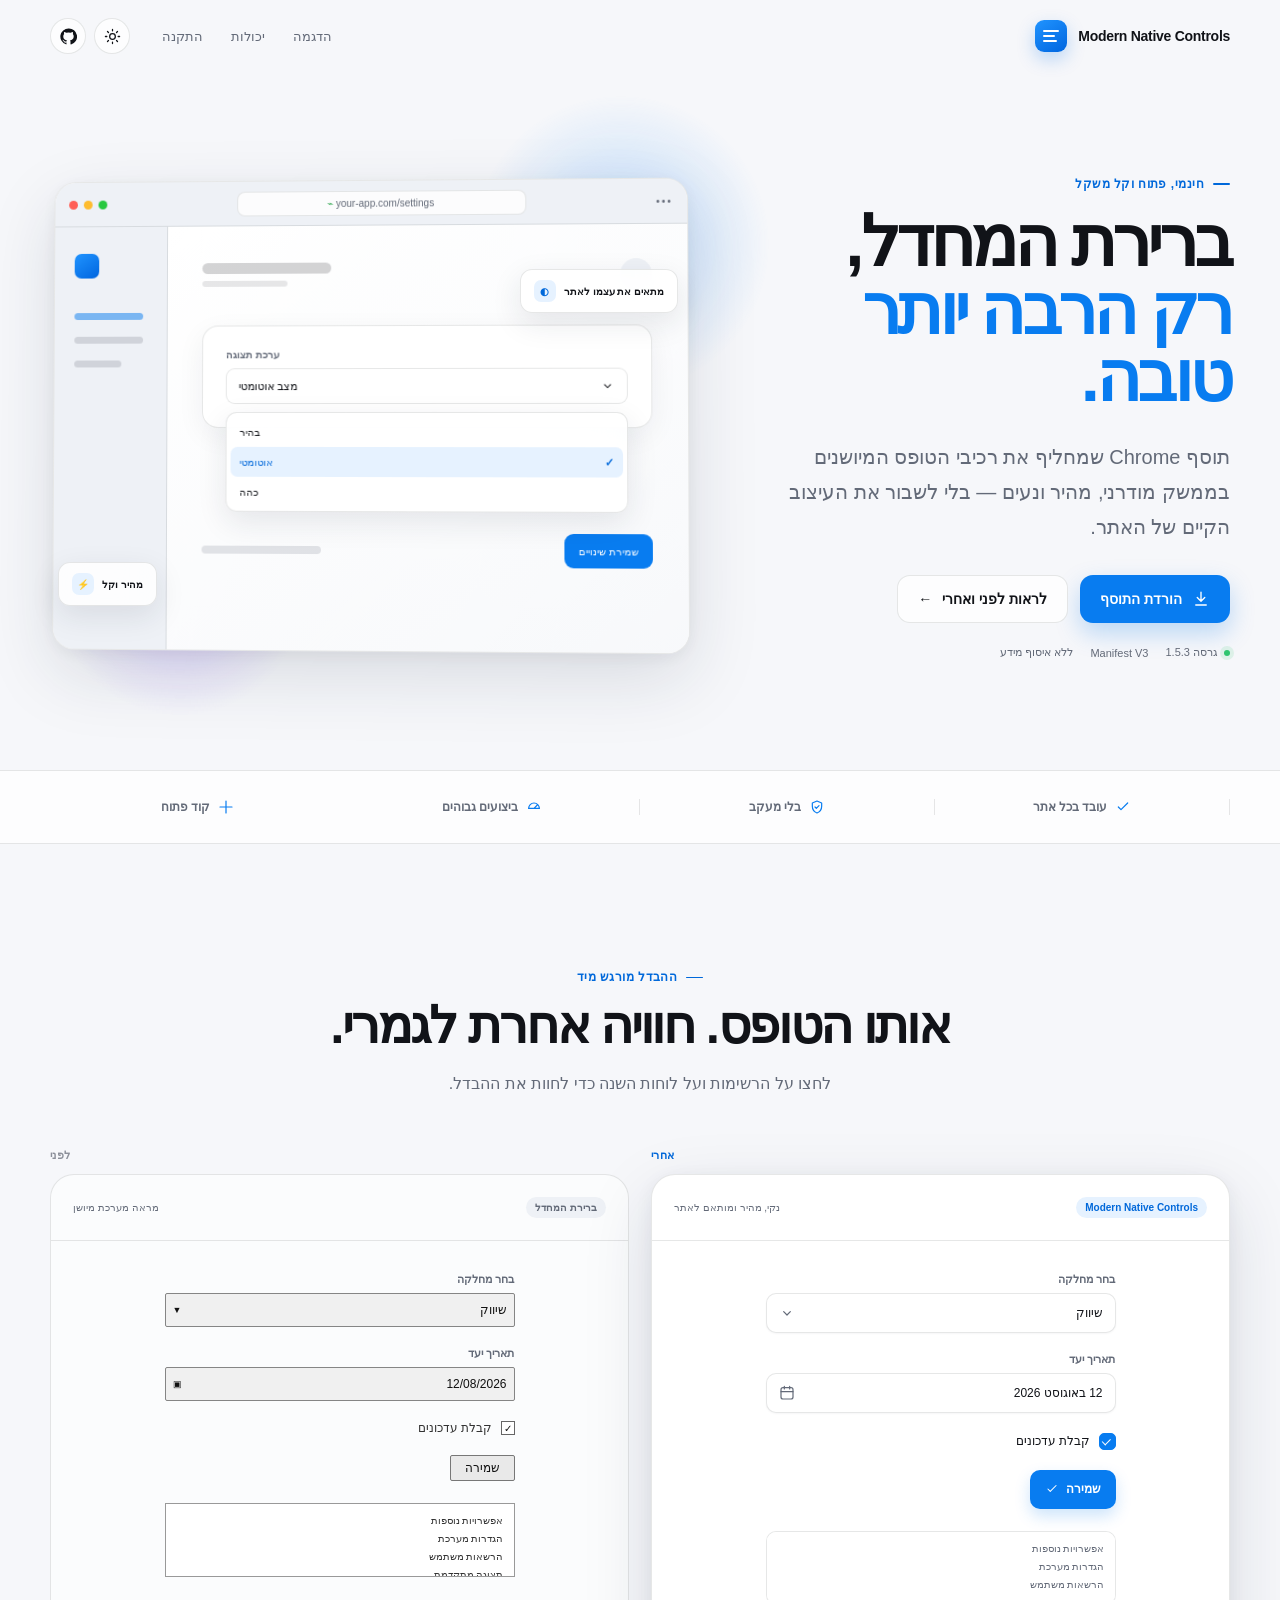
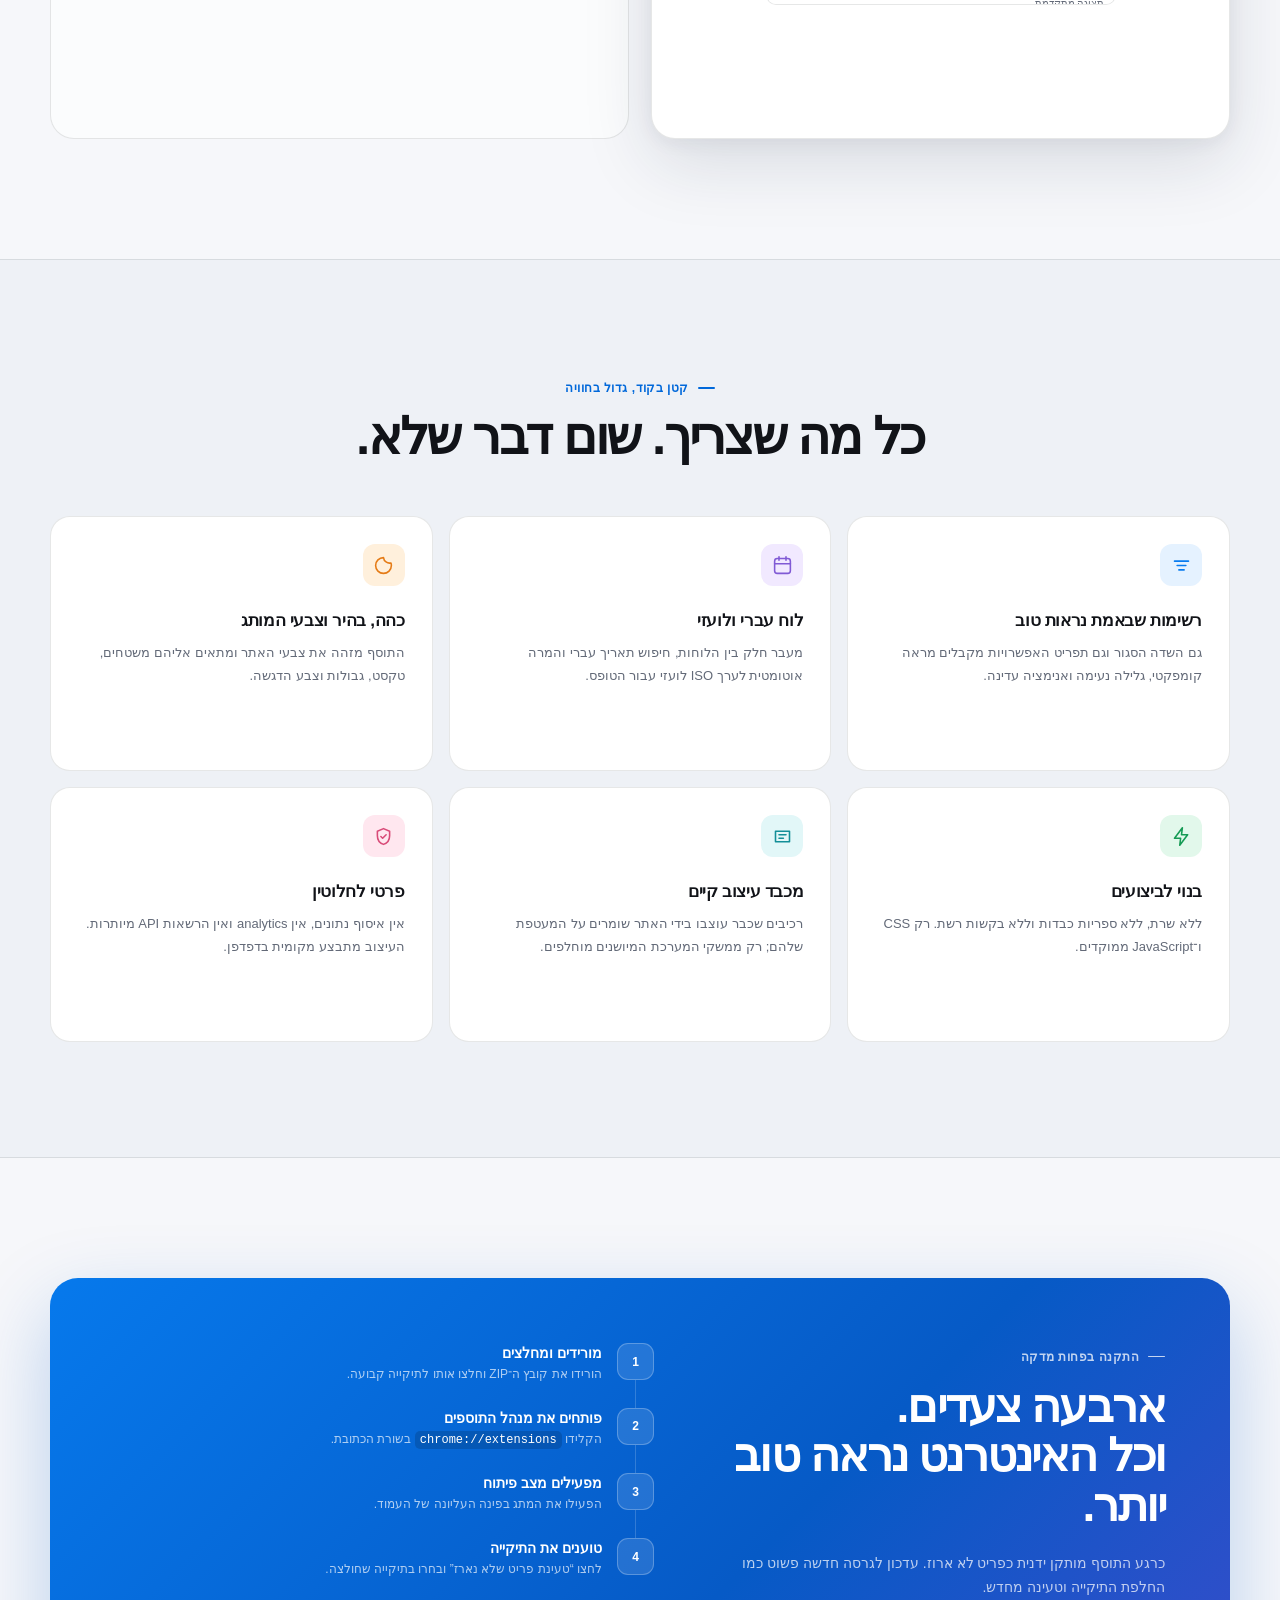
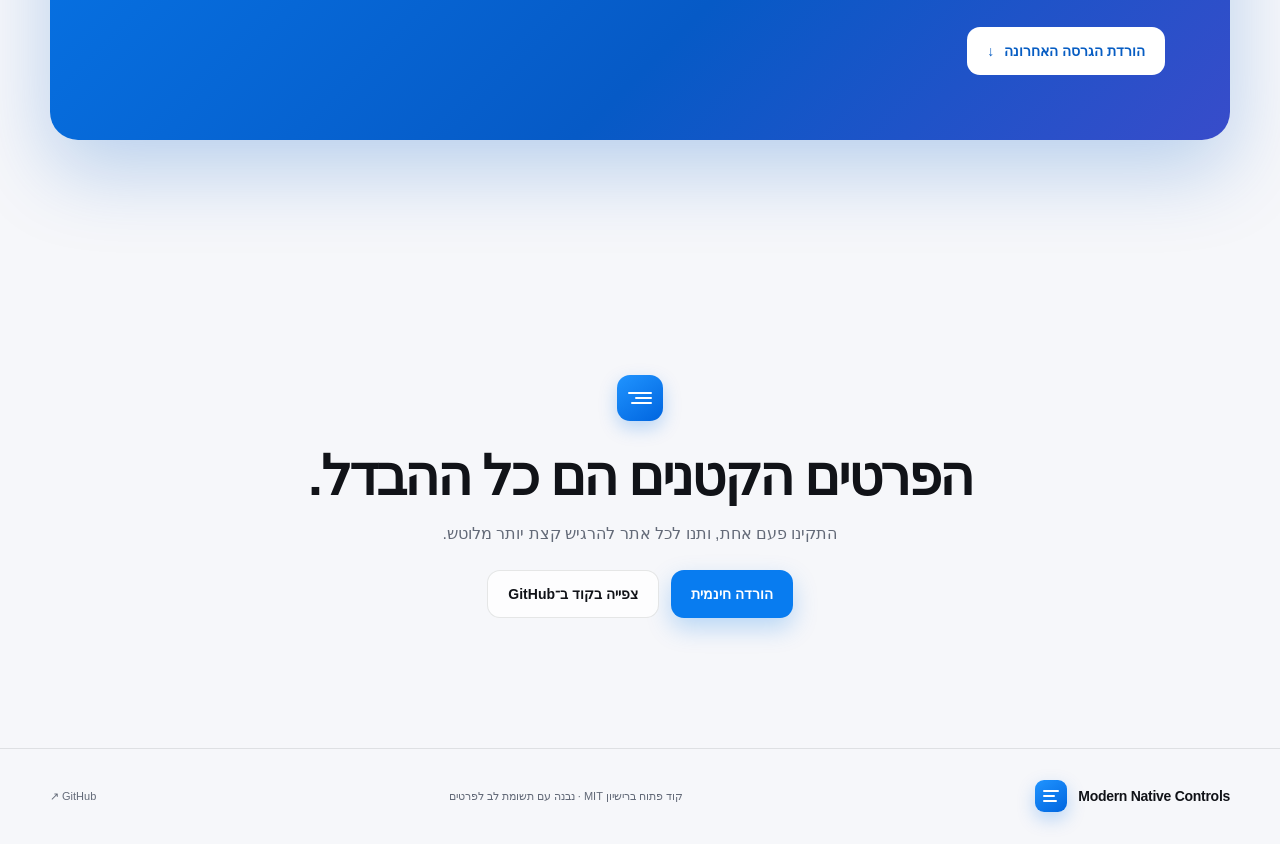
==== docs/index.html @ d8959baf "Add interactive GitHub Pages marketing site" ====
<!doctype html>
<html lang="he" dir="rtl">
<head>
  <meta charset="utf-8">
  <meta name="viewport" content="width=device-width, initial-scale=1">
  <meta name="theme-color" content="#f5f7fb">
  <meta name="description" content="Modern Native Controls — תוסף Chrome קל ומהיר שהופך רכיבי טפסים מיושנים למודרניים, נגישים ונעימים.">
  <meta property="og:title" content="Modern Native Controls">
  <meta property="og:description" content="רכיבי הטופס של הדפדפן, בעיצוב שהיה צריך להיות להם מלכתחילה.">
  <meta property="og:type" content="website">
  <meta property="og:url" content="https://arieldaniely.github.io/modern-native-controls/">
  <title>Modern Native Controls — ממשק מודרני לכל אתר</title>
  <link rel="icon" href="data:image/svg+xml,%3Csvg xmlns='http://www.w3.org/2000/svg' viewBox='0 0 64 64'%3E%3Crect width='64' height='64' rx='16' fill='%230077ed'/%3E%3Cpath d='M18 22h28M18 32h18M18 42h23' stroke='white' stroke-width='5' stroke-linecap='round'/%3E%3C/svg%3E">
  <link rel="stylesheet" href="styles.css">
</head>
<body>
  <a class="skip-link" href="#main">דלג לתוכן</a>

  <header class="site-header">
    <div class="nav shell">
      <a class="brand" href="#top" aria-label="Modern Native Controls — דף הבית">
        <span class="brand-mark" aria-hidden="true"><i></i><i></i><i></i></span>
        <span>Modern Native Controls</span>
      </a>
      <nav aria-label="ניווט ראשי">
        <a href="#demo">הדגמה</a>
        <a href="#features">יכולות</a>
        <a href="#install">התקנה</a>
      </nav>
      <div class="nav-actions">
        <button class="theme-toggle" type="button" aria-label="החלף מצב צבע" title="מצב כהה / בהיר">
          <svg class="sun" viewBox="0 0 24 24" aria-hidden="true"><circle cx="12" cy="12" r="4"/><path d="M12 2v2M12 20v2M4.93 4.93l1.42 1.42M17.66 17.66l1.41 1.41M2 12h2M20 12h2M4.93 19.07l1.42-1.42M17.66 6.34l1.41-1.41"/></svg>
          <svg class="moon" viewBox="0 0 24 24" aria-hidden="true"><path d="M21 12.8A9 9 0 1 1 11.2 3 7 7 0 0 0 21 12.8Z"/></svg>
        </button>
        <a class="github-link" href="https://github.com/arieldaniely/modern-native-controls" target="_blank" rel="noreferrer" aria-label="פתח את המאגר ב-GitHub">
          <svg viewBox="0 0 24 24" aria-hidden="true"><path d="M12 .7a11.5 11.5 0 0 0-3.64 22.41c.58.1.79-.25.79-.56v-2.02c-3.23.7-3.91-1.37-3.91-1.37-.53-1.34-1.29-1.7-1.29-1.7-1.05-.72.08-.71.08-.71 1.17.08 1.78 1.2 1.78 1.2 1.04 1.78 2.72 1.27 3.38.97.1-.75.4-1.27.74-1.56-2.58-.29-5.29-1.29-5.29-5.69 0-1.26.45-2.29 1.2-3.1-.12-.3-.52-1.47.11-3.06 0 0 .98-.31 3.16 1.18a10.96 10.96 0 0 1 5.75 0c2.19-1.49 3.16-1.18 3.16-1.18.63 1.59.23 2.76.11 3.06.75.81 1.2 1.84 1.2 3.1 0 4.42-2.72 5.4-5.31 5.69.42.36.79 1.07.79 2.16v3.2c0 .31.21.67.8.56A11.5 11.5 0 0 0 12 .7Z"/></svg>
        </a>
      </div>
    </div>
  </header>

  <main id="main">
    <section class="hero shell" id="top">
      <div class="hero-copy reveal">
        <div class="eyebrow"><span></span> חינמי, פתוח וקל משקל</div>
        <h1>ברירת המחדל,<br><em>רק הרבה יותר טובה.</em></h1>
        <p>תוסף Chrome שמחליף את רכיבי הטופס המיושנים בממשק מודרני, מהיר ונעים — בלי לשבור את העיצוב הקיים של האתר.</p>
        <div class="hero-actions">
          <a class="primary-cta" href="https://github.com/arieldaniely/modern-native-controls/releases/latest/download/modern-native-controls.zip">
            <svg viewBox="0 0 24 24" aria-hidden="true"><path d="M12 3v12m0 0 5-5m-5 5-5-5M5 20h14"/></svg>
            הורדת התוסף
          </a>
          <a class="secondary-cta" href="#demo">לראות לפני ואחרי <span aria-hidden="true">←</span></a>
        </div>
        <div class="hero-meta">
          <span><i class="status-dot"></i> גרסה 1.5.3</span>
          <span>Manifest V3</span>
          <span>ללא איסוף מידע</span>
        </div>
      </div>

      <div class="hero-visual reveal" aria-label="תצוגה מקדימה של התוסף">
        <div class="glow glow-one"></div>
        <div class="glow glow-two"></div>
        <div class="browser-window">
          <div class="browser-bar">
            <div class="traffic" aria-hidden="true"><i></i><i></i><i></i></div>
            <div class="address"><span class="lock">⌁</span> your-app.com/settings</div>
            <div class="browser-more">•••</div>
          </div>
          <div class="app-preview">
            <div class="preview-sidebar">
              <div class="mini-logo"></div>
              <span class="line active"></span><span class="line"></span><span class="line short"></span>
            </div>
            <div class="preview-content">
              <div class="preview-head"><div><span></span><span></span></div><i></i></div>
              <div class="preview-card">
                <label>ערכת תצוגה</label>
                <button class="showcase-select" type="button" aria-expanded="true">מצב אוטומטי <svg viewBox="0 0 24 24"><path d="m7 10 5 5 5-5"/></svg></button>
                <div class="showcase-menu">
                  <button type="button"><span>בהיר</span></button>
                  <button type="button" class="selected"><span>אוטומטי</span><b>✓</b></button>
                  <button type="button"><span>כהה</span></button>
                </div>
              </div>
              <div class="preview-row"><span></span><button type="button">שמירת שינויים</button></div>
            </div>
          </div>
        </div>
        <div class="floating-chip chip-theme"><span>◐</span> מתאים את עצמו לאתר</div>
        <div class="floating-chip chip-fast"><span>⚡</span> מהיר וקל</div>
      </div>
    </section>

    <section class="trust-strip" aria-label="יתרונות מרכזיים">
      <div class="shell trust-inner">
        <span><svg viewBox="0 0 24 24"><path d="m5 12 4 4L19 6"/></svg> עובד בכל אתר</span>
        <span><svg viewBox="0 0 24 24"><path d="M12 3 5 6v5c0 4.6 2.9 8.5 7 10 4.1-1.5 7-5.4 7-10V6l-7-3Z"/><path d="m9 12 2 2 4-4"/></svg> בלי מעקב</span>
        <span><svg viewBox="0 0 24 24"><path d="M4 14a8 8 0 1 1 16 0"/><path d="M12 14 17 9M4 14h16"/></svg> ביצועים גבוהים</span>
        <span><svg viewBox="0 0 24 24"><path d="M12 3v18M3 12h18"/></svg> קוד פתוח</span>
      </div>
    </section>

    <section class="demo-section shell" id="demo">
      <div class="section-heading reveal">
        <div class="eyebrow"><span></span> ההבדל מורגש מיד</div>
        <h2>אותו הטופס. חוויה אחרת לגמרי.</h2>
        <p>לחצו על הרשימות ועל לוחות השנה כדי לחוות את ההבדל.</p>
      </div>

      <div class="compare-wrap reveal">
        <div class="compare-labels" aria-hidden="true">
          <span class="before-label">לפני</span>
          <span class="after-label">אחרי</span>
        </div>
        <div class="compare-grid">
          <article class="demo-panel legacy-panel">
            <header><span class="panel-badge">ברירת המחדל</span><small>מראה מערכת מיושן</small></header>
            <div class="demo-form legacy-form">
              <div class="field-group">
                <label>בחר מחלקה</label>
                <button class="legacy-field legacy-select-trigger" type="button" aria-expanded="false">שיווק <span>▼</span></button>
                <div class="legacy-menu" hidden>
                  <button type="button">שיווק</button><button type="button">פיתוח</button><button type="button">תפעול</button>
                </div>
              </div>
              <div class="field-group">
                <label>תאריך יעד</label>
                <button class="legacy-field legacy-date-trigger" type="button" aria-expanded="false">12/08/2026 <span>▣</span></button>
                <div class="legacy-calendar" hidden>
                  <div><button type="button">&lt;</button><b>August 2026</b><button type="button">&gt;</button></div>
                  <p>Su Mo Tu We Th Fr Sa</p>
                  <div class="legacy-days">1 2 3 4 5 6 7 8 9 10 11 <b>12</b> 13 14 15 16 17 18 19 20 21</div>
                </div>
              </div>
              <div class="check-line"><span class="legacy-check">✓</span> קבלת עדכונים</div>
              <button class="legacy-submit" type="button">שמירה</button>
              <div class="legacy-scroll"><p>אפשרויות נוספות</p><p>הגדרות מערכת</p><p>הרשאות משתמש</p><p>תצוגה מתקדמת</p></div>
            </div>
          </article>

          <article class="demo-panel modern-panel">
            <header><span class="panel-badge">Modern Native Controls</span><small>נקי, מהיר ומותאם לאתר</small></header>
            <div class="demo-form modern-form">
              <div class="field-group modern-select-wrap">
                <label>בחר מחלקה</label>
                <button class="modern-field modern-select-trigger" type="button" aria-expanded="false"><span>שיווק</span><svg viewBox="0 0 24 24"><path d="m7 10 5 5 5-5"/></svg></button>
                <div class="modern-menu" hidden role="listbox">
                  <button type="button" class="selected" role="option" aria-selected="true"><span>שיווק</span><b>✓</b></button>
                  <button type="button" role="option"><span>פיתוח</span><b>✓</b></button>
                  <button type="button" role="option"><span>תפעול</span><b>✓</b></button>
                </div>
              </div>
              <div class="field-group modern-date-wrap">
                <label>תאריך יעד</label>
                <button class="modern-field modern-date-trigger" type="button" aria-expanded="false"><span>12 באוגוסט 2026</span><svg viewBox="0 0 24 24"><path d="M8 2v4M16 2v4M3 10h18"/><rect x="3" y="4" width="18" height="17" rx="3"/></svg></button>
                <div class="modern-calendar" hidden>
                  <div class="calendar-mode" role="group" aria-label="סוג לוח שנה"><button type="button" class="active" data-mode="gregorian">לועזי</button><button type="button" data-mode="hebrew">עברי</button></div>
                  <div class="calendar-head"><button type="button" aria-label="החודש הקודם">›</button><strong class="calendar-title">אוגוסט 2026</strong><button type="button" aria-label="החודש הבא">‹</button></div>
                  <div class="weekdays"><span>א</span><span>ב</span><span>ג</span><span>ד</span><span>ה</span><span>ו</span><span>ש</span></div>
                  <div class="calendar-days" aria-label="ימי החודש"></div>
                  <div class="calendar-footer"><button type="button" class="today-action">היום</button><button type="button" class="clear-action">ניקוי</button></div>
                </div>
              </div>
              <label class="modern-check"><input type="checkbox" checked><span></span> קבלת עדכונים</label>
              <button class="modern-submit" type="button"><span>שמירה</span><svg viewBox="0 0 24 24"><path d="m5 12 4 4L19 6"/></svg></button>
              <div class="modern-scroll"><p>אפשרויות נוספות</p><p>הגדרות מערכת</p><p>הרשאות משתמש</p><p>תצוגה מתקדמת</p></div>
            </div>
          </article>
        </div>
      </div>
    </section>

    <section class="features-section" id="features">
      <div class="shell">
        <div class="section-heading reveal">
          <div class="eyebrow"><span></span> קטן בקוד, גדול בחוויה</div>
          <h2>כל מה שצריך. שום דבר שלא.</h2>
        </div>
        <div class="feature-grid">
          <article class="feature-card reveal"><div class="feature-icon blue"><svg viewBox="0 0 24 24"><path d="M4 7h16M7 12h10M9 17h6"/></svg></div><h3>רשימות שבאמת נראות טוב</h3><p>גם השדה הסגור וגם תפריט האפשרויות מקבלים מראה קומפקטי, גלילה נעימה ואנימציה עדינה.</p></article>
          <article class="feature-card reveal"><div class="feature-icon purple"><svg viewBox="0 0 24 24"><path d="M8 2v4M16 2v4M3 10h18"/><rect x="3" y="4" width="18" height="17" rx="3"/></svg></div><h3>לוח עברי ולועזי</h3><p>מעבר חלק בין הלוחות, חיפוש תאריך עברי והמרה אוטומטית לערך ISO לועזי עבור הטופס.</p></article>
          <article class="feature-card reveal"><div class="feature-icon orange"><svg viewBox="0 0 24 24"><path d="M12 3a9 9 0 1 0 9 9c0-1-.16-2-.47-2.9A7 7 0 0 1 12 3Z"/></svg></div><h3>כהה, בהיר וצבעי המותג</h3><p>התוסף מזהה את צבעי האתר ומתאים אליהם משטחים, טקסט, גבולות וצבע הדגשה.</p></article>
          <article class="feature-card reveal"><div class="feature-icon green"><svg viewBox="0 0 24 24"><path d="M13 2 4 14h7l-1 8 9-12h-7l1-8Z"/></svg></div><h3>בנוי לביצועים</h3><p>ללא שרת, ללא ספריות כבדות וללא בקשות רשת. רק CSS ו־JavaScript ממוקדים.</p></article>
          <article class="feature-card reveal"><div class="feature-icon cyan"><svg viewBox="0 0 24 24"><path d="M4 6h16v12H4z"/><path d="M8 10h8M8 14h5"/></svg></div><h3>מכבד עיצוב קיים</h3><p>רכיבים שכבר עוצבו בידי האתר שומרים על המעטפת שלהם; רק ממשקי המערכת המיושנים מוחלפים.</p></article>
          <article class="feature-card reveal"><div class="feature-icon pink"><svg viewBox="0 0 24 24"><path d="M12 3 5 6v5c0 4.6 2.9 8.5 7 10 4.1-1.5 7-5.4 7-10V6l-7-3Z"/><path d="m9 12 2 2 4-4"/></svg></div><h3>פרטי לחלוטין</h3><p>אין איסוף נתונים, אין analytics ואין הרשאות API מיותרות. העיצוב מתבצע מקומית בדפדפן.</p></article>
        </div>
      </div>
    </section>

    <section class="install-section shell" id="install">
      <div class="install-card reveal">
        <div class="install-copy">
          <div class="eyebrow light"><span></span> התקנה בפחות מדקה</div>
          <h2>ארבעה צעדים.<br>וכל האינטרנט נראה טוב יותר.</h2>
          <p>כרגע התוסף מותקן ידנית כפריט לא ארוז. עדכון לגרסה חדשה פשוט כמו החלפת התיקייה וטעינה מחדש.</p>
          <a class="light-cta" href="https://github.com/arieldaniely/modern-native-controls/releases/latest/download/modern-native-controls.zip">הורדת הגרסה האחרונה <span>↓</span></a>
        </div>
        <ol class="install-steps">
          <li><span>1</span><div><strong>מורידים ומחלצים</strong><p>הורידו את קובץ ה־ZIP וחלצו אותו לתיקייה קבועה.</p></div></li>
          <li><span>2</span><div><strong>פותחים את מנהל התוספים</strong><p>הקלידו <code>chrome://extensions</code> בשורת הכתובת.</p></div></li>
          <li><span>3</span><div><strong>מפעילים מצב פיתוח</strong><p>הפעילו את המתג בפינה העליונה של העמוד.</p></div></li>
          <li><span>4</span><div><strong>טוענים את התיקייה</strong><p>לחצו “טעינת פריט שלא נארז” ובחרו בתיקייה שחולצה.</p></div></li>
        </ol>
      </div>
    </section>

    <section class="closing-section shell reveal">
      <div class="closing-mark" aria-hidden="true"><i></i><i></i><i></i></div>
      <h2>הפרטים הקטנים הם כל ההבדל.</h2>
      <p>התקינו פעם אחת, ותנו לכל אתר להרגיש קצת יותר מלוטש.</p>
      <div class="closing-actions">
        <a class="primary-cta" href="https://github.com/arieldaniely/modern-native-controls/releases/latest/download/modern-native-controls.zip">הורדה חינמית</a>
        <a class="secondary-cta" href="https://github.com/arieldaniely/modern-native-controls" target="_blank" rel="noreferrer">צפייה בקוד ב־GitHub</a>
      </div>
    </section>
  </main>

  <footer>
    <div class="shell footer-inner">
      <div class="brand"><span class="brand-mark" aria-hidden="true"><i></i><i></i><i></i></span><span>Modern Native Controls</span></div>
      <p>קוד פתוח ברישיון MIT · נבנה עם תשומת לב לפרטים</p>
      <a href="https://github.com/arieldaniely/modern-native-controls" target="_blank" rel="noreferrer">GitHub ↗</a>
    </div>
  </footer>

  <script src="app.js"></script>
</body>
</html>
---- docs/styles.css ----
:root {
  color-scheme: light;
  --bg: #f6f7fa;
  --surface: rgba(255, 255, 255, .78);
  --surface-solid: #fff;
  --surface-2: #eef1f6;
  --text: #111318;
  --muted: #636a78;
  --line: rgba(17, 19, 24, .1);
  --blue: #087cf0;
  --blue-strong: #0068da;
  --blue-soft: #e6f2ff;
  --shadow: 0 24px 70px rgba(27, 38, 61, .13), 0 4px 18px rgba(27, 38, 61, .06);
  --small-shadow: 0 10px 30px rgba(27, 38, 61, .1);
  --radius: 24px;
}

[data-theme="dark"] {
  color-scheme: dark;
  --bg: #0c0e13;
  --surface: rgba(24, 27, 35, .78);
  --surface-solid: #171a22;
  --surface-2: #20242e;
  --text: #f5f7fb;
  --muted: #9da5b5;
  --line: rgba(255, 255, 255, .1);
  --blue: #3697ff;
  --blue-strong: #61adff;
  --blue-soft: #122d4b;
  --shadow: 0 28px 80px rgba(0, 0, 0, .38), 0 4px 18px rgba(0, 0, 0, .22);
  --small-shadow: 0 12px 32px rgba(0, 0, 0, .3);
}

* { box-sizing: border-box; }
html { scroll-behavior: smooth; scroll-padding-top: 90px; }
body { margin: 0; background: var(--bg); color: var(--text); font-family: -apple-system, BlinkMacSystemFont, "Segoe UI", Arial, sans-serif; -webkit-font-smoothing: antialiased; overflow-x: hidden; }
button, a { -webkit-tap-highlight-color: transparent; }
button { font: inherit; }
a { color: inherit; text-decoration: none; }
svg { display: block; fill: none; stroke: currentColor; stroke-width: 1.8; stroke-linecap: round; stroke-linejoin: round; }
.shell { width: min(1180px, calc(100% - 40px)); margin-inline: auto; }
.skip-link { position: fixed; z-index: 1000; inset-block-start: 8px; inset-inline-start: 8px; padding: 10px 14px; border-radius: 10px; background: var(--text); color: var(--bg); translate: 0 -150%; transition: translate .2s; }
.skip-link:focus { translate: 0; }

.site-header { position: fixed; z-index: 100; inset: 0 0 auto; border-bottom: 1px solid transparent; transition: background .2s, border-color .2s, backdrop-filter .2s; }
.site-header.scrolled { background: color-mix(in srgb, var(--bg) 76%, transparent); border-color: var(--line); backdrop-filter: blur(20px) saturate(1.25); }
.nav { min-height: 72px; display: flex; align-items: center; gap: 32px; }
.brand { display: inline-flex; align-items: center; gap: 11px; font-size: 14px; font-weight: 720; letter-spacing: -.02em; direction: ltr; }
.brand-mark, .closing-mark { display: grid; align-content: center; gap: 3px; width: 32px; height: 32px; padding: 8px; border-radius: 9px; background: linear-gradient(145deg, #2094ff, #0065df); box-shadow: 0 7px 18px rgba(0, 112, 237, .25); }
.brand-mark i, .closing-mark i { display: block; height: 2px; border-radius: 4px; background: white; }
.brand-mark i:nth-child(2), .closing-mark i:nth-child(2) { width: 72%; }
.brand-mark i:nth-child(3), .closing-mark i:nth-child(3) { width: 86%; }
.nav nav { display: flex; align-items: center; gap: 28px; margin-inline-start: auto; color: var(--muted); font-size: 13px; font-weight: 550; }
.nav nav a { transition: color .16s; }
.nav nav a:hover { color: var(--text); }
.nav-actions { display: flex; align-items: center; gap: 8px; }
.theme-toggle, .github-link { display: grid; place-items: center; width: 36px; height: 36px; border: 1px solid var(--line); border-radius: 50%; background: var(--surface); color: var(--text); cursor: pointer; transition: transform .16s, background .16s; }
.theme-toggle:hover, .github-link:hover { transform: translateY(-1px); background: var(--surface-solid); }
.theme-toggle svg, .github-link svg { width: 17px; height: 17px; }
.github-link svg { fill: currentColor; stroke: none; }
.theme-toggle .moon { display: none; }
[data-theme="dark"] .theme-toggle .sun { display: none; }
[data-theme="dark"] .theme-toggle .moon { display: block; fill: none; }

.hero { min-height: 770px; padding-block: 150px 90px; display: grid; grid-template-columns: .86fr 1.14fr; align-items: center; gap: 64px; }
.hero-copy { position: relative; z-index: 2; }
.eyebrow { display: inline-flex; align-items: center; gap: 9px; margin-bottom: 18px; color: var(--blue-strong); font-size: 12px; font-weight: 750; letter-spacing: .04em; }
.eyebrow span { width: 17px; height: 1.5px; border-radius: 4px; background: currentColor; }
.hero h1 { margin: 0; max-width: 600px; font-size: clamp(48px, 5.4vw, 78px); line-height: .98; letter-spacing: -.055em; font-weight: 770; }
.hero h1 em { color: var(--blue); font-style: normal; }
.hero-copy > p { max-width: 540px; margin: 28px 0 30px; color: var(--muted); font-size: clamp(17px, 1.6vw, 20px); line-height: 1.75; }
.hero-actions, .closing-actions { display: flex; align-items: center; flex-wrap: wrap; gap: 12px; }
.primary-cta, .secondary-cta, .light-cta { min-height: 48px; display: inline-flex; align-items: center; justify-content: center; gap: 10px; padding: 0 20px; border-radius: 13px; font-size: 14px; font-weight: 700; transition: transform .18s, box-shadow .18s, background .18s; }
.primary-cta { background: var(--blue); color: #fff; box-shadow: 0 10px 25px rgba(0, 119, 237, .25); }
.primary-cta svg { width: 18px; height: 18px; }
.primary-cta:hover { transform: translateY(-2px); background: var(--blue-strong); box-shadow: 0 14px 30px rgba(0, 119, 237, .32); }
.secondary-cta { color: var(--text); background: var(--surface); border: 1px solid var(--line); }
.secondary-cta:hover { transform: translateY(-2px); background: var(--surface-solid); }
.hero-meta { display: flex; flex-wrap: wrap; gap: 17px; margin-top: 23px; color: var(--muted); font-size: 11px; }
.hero-meta span { display: inline-flex; align-items: center; gap: 6px; }
.status-dot { width: 6px; height: 6px; border-radius: 50%; background: #2fc56f; box-shadow: 0 0 0 4px rgba(47, 197, 111, .12); }

.hero-visual { position: relative; direction: ltr; perspective: 1100px; }
.browser-window { position: relative; z-index: 2; overflow: hidden; min-height: 470px; border: 1px solid var(--line); border-radius: 22px; background: var(--surface-solid); box-shadow: var(--shadow); transform: rotateY(-2deg) rotateX(1deg); }
.browser-bar { height: 45px; display: grid; grid-template-columns: 75px 1fr 50px; align-items: center; gap: 12px; padding: 0 14px; border-bottom: 1px solid var(--line); background: var(--surface-2); }
.traffic { display: flex; gap: 6px; }
.traffic i { width: 9px; height: 9px; border-radius: 50%; background: #ff5f57; }
.traffic i:nth-child(2) { background: #febc2e; }.traffic i:nth-child(3) { background: #28c840; }
.address { justify-self: center; width: min(290px, 100%); padding: 6px 14px; border: 1px solid var(--line); border-radius: 8px; background: color-mix(in srgb, var(--surface-solid) 80%, transparent); color: var(--muted); text-align: center; font-size: 10px; }
.lock { color: #34a853; }.browser-more { color: var(--muted); font-size: 10px; letter-spacing: 2px; text-align: right; }
.app-preview { min-height: 425px; display: grid; grid-template-columns: 115px 1fr; }
.preview-sidebar { padding: 27px 20px; border-right: 1px solid var(--line); background: var(--surface-2); }
.mini-logo { width: 25px; height: 25px; margin-bottom: 35px; border-radius: 7px; background: linear-gradient(145deg, #2094ff, #0065df); }
.preview-sidebar .line { display: block; width: 70px; height: 7px; margin: 17px 0; border-radius: 8px; background: color-mix(in srgb, var(--muted) 22%, transparent); }
.preview-sidebar .line.active { background: color-mix(in srgb, var(--blue) 50%, transparent); }.preview-sidebar .line.short { width: 48px; }
.preview-content { padding: 30px 35px; background: linear-gradient(150deg, var(--surface-solid), color-mix(in srgb, var(--surface-2) 45%, var(--surface-solid))); }
.preview-head { display: flex; justify-content: space-between; align-items: center; margin-bottom: 32px; }
.preview-head div span { display: block; width: 130px; height: 11px; margin: 7px 0; border-radius: 8px; background: color-mix(in srgb, var(--text) 18%, transparent); }.preview-head div span:nth-child(2) { width: 86px; height: 6px; opacity: .55; }
.preview-head i { width: 31px; height: 31px; border-radius: 50%; background: var(--surface-2); }
.preview-card { position: relative; padding: 23px; border: 1px solid var(--line); border-radius: 16px; background: var(--surface-solid); box-shadow: 0 8px 28px rgba(25, 35, 55, .06); }
.preview-card label { display: block; margin-bottom: 8px; color: var(--muted); font-size: 10px; font-weight: 650; }
.showcase-select { width: 100%; height: 36px; display: flex; justify-content: space-between; align-items: center; padding: 0 12px; border: 1px solid var(--line); border-radius: 9px; background: var(--surface-solid); color: var(--text); font-size: 11px; text-align: left; }
.showcase-select svg { width: 14px; }.showcase-menu { position: absolute; z-index: 2; inset: 86px 23px auto; padding: 4px; border: 1px solid var(--line); border-radius: 11px; background: color-mix(in srgb, var(--surface-solid) 94%, transparent); box-shadow: var(--small-shadow); backdrop-filter: blur(20px); animation: menu-in 3.8s ease infinite; }
.showcase-menu button { width: 100%; height: 30px; display: flex; justify-content: space-between; align-items: center; padding: 0 9px; border: 0; border-radius: 7px; background: transparent; color: var(--text); font-size: 10px; }.showcase-menu button.selected { background: var(--blue-soft); color: var(--blue-strong); }.showcase-menu b { font-size: 11px; }
.preview-row { display: flex; justify-content: space-between; align-items: center; margin-top: 105px; }.preview-row span { width: 120px; height: 8px; border-radius: 8px; background: color-mix(in srgb, var(--muted) 18%, transparent); }.preview-row button { height: 34px; padding: 0 14px; border: 0; border-radius: 9px; background: var(--blue); color: #fff; font-size: 10px; }
.glow { position: absolute; border-radius: 50%; filter: blur(1px); opacity: .45; }.glow-one { width: 310px; height: 310px; right: -90px; top: -90px; background: radial-gradient(circle, #78baff, transparent 68%); }.glow-two { width: 260px; height: 260px; left: 0; bottom: -70px; background: radial-gradient(circle, #b297ff, transparent 68%); }
.floating-chip { position: absolute; z-index: 3; display: flex; align-items: center; gap: 8px; padding: 10px 13px; border: 1px solid var(--line); border-radius: 12px; background: color-mix(in srgb, var(--surface-solid) 84%, transparent); color: var(--text); box-shadow: var(--small-shadow); backdrop-filter: blur(18px); font-size: 10px; font-weight: 650; }.floating-chip span { display: grid; place-items: center; width: 22px; height: 22px; border-radius: 7px; background: var(--blue-soft); color: var(--blue-strong); }.chip-theme { right: 8px; top: 90px; animation: float 4s ease-in-out infinite; }.chip-fast { left: 8px; bottom: 45px; animation: float 4.5s ease-in-out -1.2s infinite; }
@keyframes float { 50% { transform: translateY(-7px); } }
@keyframes menu-in { 0%, 9% { opacity: 0; transform: translateY(-4px) scale(.98); } 15%, 86% { opacity: 1; transform: none; } 92%, 100% { opacity: 0; transform: translateY(-3px) scale(.99); } }

.trust-strip { border-block: 1px solid var(--line); background: var(--surface); }
.trust-inner { min-height: 72px; display: grid; grid-template-columns: repeat(4, 1fr); align-items: center; }
.trust-inner span { display: flex; align-items: center; justify-content: center; gap: 8px; color: var(--muted); font-size: 12px; font-weight: 600; border-inline-start: 1px solid var(--line); }.trust-inner span:last-child { border-inline-start: 0; }.trust-inner svg { width: 16px; height: 16px; color: var(--blue); }

.demo-section { padding-block: 120px; }
.section-heading { max-width: 680px; margin: 0 auto 52px; text-align: center; }.section-heading .eyebrow { margin-bottom: 14px; }.section-heading h2 { margin: 0; font-size: clamp(36px, 4vw, 54px); line-height: 1.08; letter-spacing: -.045em; }.section-heading > p { margin: 16px 0 0; color: var(--muted); font-size: 16px; line-height: 1.7; }
.compare-wrap { position: relative; }.compare-labels { display: grid; grid-template-columns: 1fr 1fr; gap: 22px; margin-bottom: 12px; direction: ltr; }.compare-labels span { font-size: 11px; font-weight: 750; letter-spacing: .04em; }.before-label { color: #8c909a; }.after-label { color: var(--blue-strong); }
.compare-grid { display: grid; grid-template-columns: 1fr 1fr; gap: 22px; direction: ltr; }
.demo-panel { position: relative; min-height: 565px; overflow: visible; border: 1px solid var(--line); border-radius: var(--radius); background: var(--surface-solid); direction: rtl; }
.demo-panel > header { min-height: 66px; display: flex; align-items: center; justify-content: space-between; padding: 0 22px; border-bottom: 1px solid var(--line); }.demo-panel header small { color: var(--muted); font-size: 10px; }.panel-badge { padding: 5px 9px; border-radius: 20px; background: var(--surface-2); color: var(--muted); font-size: 10px; font-weight: 700; }.modern-panel { box-shadow: var(--shadow); }.modern-panel .panel-badge { background: var(--blue-soft); color: var(--blue-strong); }
.demo-form { width: min(350px, calc(100% - 48px)); margin: 32px auto; }.field-group { position: relative; margin-bottom: 20px; }.field-group > label { display: block; margin-bottom: 7px; color: var(--muted); font-size: 11px; font-weight: 650; }
.legacy-panel { background: color-mix(in srgb, var(--surface-solid) 75%, var(--surface-2)); }.legacy-form { font-family: Arial, sans-serif; }.legacy-field { width: 100%; height: 34px; display: flex; align-items: center; justify-content: space-between; padding: 0 7px; border: 1px solid #858585; border-radius: 2px; background: #f0f0f0; color: #111; text-align: right; font-size: 12px; cursor: default; }.legacy-field span { font-size: 9px; }.legacy-menu, .legacy-calendar { position: absolute; z-index: 5; inset: 59px 0 auto; border: 1px solid #7d7d7d; background: white; box-shadow: 1px 2px 5px rgba(0,0,0,.25); color: #111; }.legacy-menu button { display: block; width: 100%; padding: 5px 7px; border: 0; background: white; color: #111; text-align: right; font: 12px Arial; }.legacy-menu button:hover { background: #0067c0; color: white; }.legacy-calendar { padding: 8px; font-size: 10px; }.legacy-calendar > div:first-child { display: flex; justify-content: space-between; align-items: center; }.legacy-calendar button { border: 1px solid #999; border-radius: 0; background: #eee; }.legacy-calendar p { word-spacing: 6px; color: #555; }.legacy-days { word-spacing: 7px; line-height: 2; }.legacy-days b { padding: 3px; background: #0067c0; color: white; }.legacy-check { display: inline-grid; place-items: center; width: 14px; height: 14px; margin-left: 5px; border: 1px solid #666; background: white; color: #111; font-size: 10px; }.check-line { color: #333; font-size: 12px; }.legacy-submit { margin-top: 20px; padding: 5px 14px; border: 1px solid #777; border-radius: 2px; background: #e9e9e9; color: #111; font: 12px Arial; }.legacy-scroll, .modern-scroll { height: 74px; overflow-y: scroll; margin-top: 22px; padding: 4px 10px; border: 1px solid #999; background: white; color: #333; font-size: 10px; }.legacy-scroll p, .modern-scroll p { margin: 7px 0; }.legacy-scroll::-webkit-scrollbar { width: 16px; }.legacy-scroll::-webkit-scrollbar-track { background: #efefef; }.legacy-scroll::-webkit-scrollbar-thumb { border: 3px solid #efefef; background: #aaa; }

.modern-field { width: 100%; min-height: 40px; display: flex; align-items: center; justify-content: space-between; padding: 0 12px; border: 1px solid var(--line); border-radius: 10px; background: var(--surface-solid); color: var(--text); box-shadow: 0 1px 2px rgba(20,30,50,.04); text-align: right; font-size: 12px; cursor: pointer; transition: border .15s, box-shadow .15s; }.modern-field:hover, .modern-field[aria-expanded="true"] { border-color: color-mix(in srgb, var(--blue) 65%, var(--line)); box-shadow: 0 0 0 3px color-mix(in srgb, var(--blue) 13%, transparent); }.modern-field svg { width: 16px; height: 16px; color: var(--muted); transition: transform .18s; }.modern-field[aria-expanded="true"] svg { transform: rotate(180deg); }
.modern-menu { position: absolute; z-index: 10; inset: 62px 0 auto; padding: 4px; border: 1px solid var(--line); border-radius: 12px; background: color-mix(in srgb, var(--surface-solid) 94%, transparent); box-shadow: var(--small-shadow); backdrop-filter: blur(18px); transform-origin: top center; }.modern-menu:not([hidden]) { animation: pop-in .18s cubic-bezier(.2,.8,.2,1); }.modern-menu.closing { animation: pop-out .14s ease forwards; }.modern-menu button { width: 100%; min-height: 34px; display: flex; justify-content: space-between; align-items: center; padding: 0 10px; border: 0; border-radius: 8px; background: transparent; color: var(--text); font-size: 12px; text-align: right; cursor: pointer; }.modern-menu button:hover { background: var(--surface-2); }.modern-menu button.selected { background: var(--blue-soft); color: var(--blue-strong); font-weight: 650; }.modern-menu button b { opacity: 0; }.modern-menu button.selected b { opacity: 1; }
.modern-date-trigger svg { transform: none !important; }.modern-calendar { position: absolute; z-index: 9; inset: 62px 0 auto; padding: 11px; border: 1px solid var(--line); border-radius: 15px; background: color-mix(in srgb, var(--surface-solid) 96%, transparent); box-shadow: var(--small-shadow); backdrop-filter: blur(20px); transform-origin: top center; }.modern-calendar:not([hidden]) { animation: pop-in .18s cubic-bezier(.2,.8,.2,1); }.calendar-mode { display: grid; grid-template-columns: 1fr 1fr; gap: 2px; padding: 3px; border-radius: 9px; background: var(--surface-2); }.calendar-mode button { min-height: 27px; border: 0; border-radius: 7px; background: transparent; color: var(--muted); font-size: 10px; cursor: pointer; transition: background .16s, color .16s, box-shadow .16s; }.calendar-mode button.active { background: var(--surface-solid); color: var(--text); box-shadow: 0 1px 4px rgba(0,0,0,.09); }.calendar-head { display: grid; grid-template-columns: 28px 1fr 28px; align-items: center; margin: 8px 0 5px; }.calendar-head strong { text-align: center; font-size: 11px; }.calendar-head button { width: 27px; height: 27px; border: 0; border-radius: 7px; background: transparent; color: var(--muted); cursor: pointer; }.calendar-head button:hover { background: var(--surface-2); color: var(--text); }.weekdays, .calendar-days { display: grid; grid-template-columns: repeat(7, 1fr); text-align: center; }.weekdays { color: var(--muted); font-size: 8px; }.weekdays span { padding: 5px 0; }.calendar-days { min-height: 142px; transition: opacity .14s, transform .14s; }.calendar-days.switching { opacity: 0; transform: translateX(5px); }.calendar-days button { aspect-ratio: 1; border: 0; border-radius: 8px; background: transparent; color: var(--text); font-size: 9px; cursor: pointer; }.calendar-days button:hover { background: var(--surface-2); }.calendar-days button.muted { color: var(--muted); opacity: .45; }.calendar-days button.today { box-shadow: inset 0 0 0 1px var(--blue); color: var(--blue-strong); }.calendar-days button.selected { background: var(--blue); color: white; box-shadow: 0 3px 8px rgba(0,119,237,.22); }.calendar-footer { display: flex; justify-content: space-between; margin-top: 5px; padding-top: 7px; border-top: 1px solid var(--line); }.calendar-footer button { border: 0; background: transparent; color: var(--blue-strong); font-size: 9px; cursor: pointer; }.calendar-footer .clear-action { color: var(--muted); }
.modern-check { display: flex; align-items: center; gap: 8px; color: var(--text); font-size: 12px; cursor: pointer; }.modern-check input { position: absolute; opacity: 0; pointer-events: none; }.modern-check span { width: 17px; height: 17px; display: grid; place-items: center; border: 1.5px solid var(--line); border-radius: 5px; background: var(--surface-solid); }.modern-check input:checked + span { border-color: var(--blue); background: var(--blue); }.modern-check input:checked + span::after { content: ""; width: 7px; height: 4px; border-left: 1.5px solid white; border-bottom: 1.5px solid white; transform: rotate(-45deg) translateY(-1px); }.modern-submit { min-height: 39px; display: inline-flex; align-items: center; gap: 7px; margin-top: 20px; padding: 0 15px; border: 0; border-radius: 10px; background: var(--blue); color: #fff; box-shadow: 0 7px 16px rgba(0,119,237,.2); font-size: 12px; font-weight: 650; cursor: pointer; transition: transform .12s; }.modern-submit:active { transform: scale(.97); }.modern-submit svg { width: 14px; height: 14px; }.modern-scroll { border-color: var(--line); border-radius: 10px; background: var(--surface-solid); color: var(--muted); scrollbar-width: thin; scrollbar-color: color-mix(in srgb, var(--muted) 45%, transparent) transparent; }.modern-scroll::-webkit-scrollbar { width: 7px; }.modern-scroll::-webkit-scrollbar-thumb { border: 2px solid transparent; border-radius: 20px; background: color-mix(in srgb, var(--muted) 45%, transparent); background-clip: padding-box; }
.modern-menu button, .calendar-mode button, .calendar-head button, .calendar-days button, .calendar-footer button { outline: 0; }
.modern-menu button:focus-visible, .calendar-mode button:focus-visible, .calendar-head button:focus-visible, .calendar-days button:focus-visible { box-shadow: inset 0 0 0 2px color-mix(in srgb, var(--blue) 55%, transparent); }
.calendar-footer button:focus-visible { text-decoration: underline; }
@keyframes pop-in { from { opacity: 0; transform: translateY(-5px) scale(.98); } }
@keyframes pop-out { to { opacity: 0; transform: translateY(-4px) scale(.985); } }

.features-section { padding-block: 115px; background: var(--surface-2); border-block: 1px solid var(--line); }.feature-grid { display: grid; grid-template-columns: repeat(3, 1fr); gap: 16px; }.feature-card { min-height: 255px; padding: 27px; border: 1px solid var(--line); border-radius: 20px; background: var(--surface-solid); transition: transform .2s, box-shadow .2s; }.feature-card:hover { transform: translateY(-4px); box-shadow: var(--small-shadow); }.feature-icon { width: 42px; height: 42px; display: grid; place-items: center; margin-bottom: 24px; border-radius: 12px; }.feature-icon svg { width: 21px; height: 21px; }.feature-icon.blue { background:#e5f2ff;color:#087cf0}.feature-icon.purple{background:#f1e9ff;color:#805ad5}.feature-icon.orange{background:#fff0dc;color:#e57b16}.feature-icon.green{background:#e2f8eb;color:#169b55}.feature-icon.cyan{background:#e2f7f8;color:#138f98}.feature-icon.pink{background:#ffe7ef;color:#d94b78}[data-theme="dark"] .feature-icon { background: color-mix(in srgb, currentColor 14%, transparent); }.feature-card h3 { margin: 0 0 11px; font-size: 17px; letter-spacing: -.02em; }.feature-card p { margin: 0; color: var(--muted); font-size: 13px; line-height: 1.75; }

.install-section { padding-block: 120px; }.install-card { display: grid; grid-template-columns: .9fr 1.1fr; gap: 70px; padding: 65px; overflow: hidden; border-radius: 28px; background: linear-gradient(135deg, #0679ec 0%, #065ac6 60%, #5145cc 120%); color: white; box-shadow: 0 30px 80px rgba(0, 91, 200, .25); }.eyebrow.light { color: rgba(255,255,255,.75); }.install-copy h2 { margin: 0; font-size: clamp(34px, 3.6vw, 48px); line-height: 1.08; letter-spacing: -.04em; }.install-copy > p { margin: 20px 0 27px; color: rgba(255,255,255,.72); font-size: 14px; line-height: 1.75; }.light-cta { background: white; color: #075dc3; }.light-cta:hover { transform: translateY(-2px); box-shadow: 0 12px 26px rgba(0,0,0,.18); }.install-steps { margin: 0; padding: 0; list-style: none; }.install-steps li { position: relative; display: grid; grid-template-columns: 37px 1fr; gap: 15px; padding-bottom: 24px; }.install-steps li:not(:last-child)::after { content:""; position:absolute; top:37px; right:18px; width:1px; height:calc(100% - 37px); background:rgba(255,255,255,.18); }.install-steps li > span { width: 37px; height: 37px; display: grid; place-items: center; border: 1px solid rgba(255,255,255,.25); border-radius: 11px; background: rgba(255,255,255,.12); font-size: 12px; font-weight: 750; }.install-steps strong { display: block; margin: 2px 0 4px; font-size: 14px; }.install-steps p { margin: 0; color: rgba(255,255,255,.68); font-size: 12px; line-height: 1.55; }.install-steps code { padding: 2px 5px; border-radius: 5px; background: rgba(0,0,0,.15); color: white; direction: ltr; }

.closing-section { padding-block: 115px 130px; text-align: center; }.closing-mark { width: 46px; height: 46px; margin: 0 auto 24px; padding: 11px; border-radius: 13px; }.closing-section h2 { margin: 0; font-size: clamp(36px, 4.2vw, 56px); letter-spacing: -.045em; }.closing-section p { margin: 16px 0 27px; color: var(--muted); font-size: 16px; }.closing-actions { justify-content: center; }
footer { border-top: 1px solid var(--line); }.footer-inner { min-height: 95px; display: flex; align-items: center; justify-content: space-between; gap: 20px; }.footer-inner p, .footer-inner > a { color: var(--muted); font-size: 11px; }.footer-inner > a:hover { color: var(--text); }

.reveal { opacity: 0; transform: translateY(16px); transition: opacity .65s ease, transform .65s cubic-bezier(.2,.8,.2,1); }.reveal.visible { opacity: 1; transform: none; }

@media (max-width: 900px) {
  .nav nav { display: none; }.hero { grid-template-columns: 1fr; padding-top: 125px; text-align: center; }.hero-copy > p { margin-inline: auto; }.hero-actions, .hero-meta { justify-content: center; }.hero-visual { width: min(650px, 100%); margin-inline: auto; }.trust-inner { grid-template-columns: 1fr 1fr; }.trust-inner span { min-height: 54px; border-bottom: 1px solid var(--line); }.feature-grid { grid-template-columns: 1fr 1fr; }.install-card { grid-template-columns: 1fr; gap: 45px; padding: 45px; }
}

@media (max-width: 650px) {
  .shell { width: min(100% - 24px, 540px); }.site-header .brand span:last-child { display: none; }.nav { min-height: 62px; }.hero { min-height: auto; padding-block: 110px 70px; gap: 50px; }.hero h1 { font-size: 49px; }.hero-copy > p { font-size: 16px; }.browser-window { min-height: 365px; border-radius: 17px; }.browser-bar { grid-template-columns: 55px 1fr 30px; }.address { font-size: 8px; }.app-preview { grid-template-columns: 72px 1fr; min-height: 320px; }.preview-sidebar { padding: 22px 12px; }.preview-sidebar .line { width: 44px; }.preview-content { padding: 25px 18px; }.preview-card { padding: 18px; }.showcase-menu { inset-inline: 18px; }.chip-theme { right: 2px; top: 75px; }.chip-fast { left: 2px; bottom: 25px; }.floating-chip { padding: 7px 9px; font-size: 8px; }.trust-inner { grid-template-columns: 1fr 1fr; }.trust-inner span { font-size: 10px; }.demo-section, .features-section, .install-section { padding-block: 82px; }.compare-labels { display: none; }.compare-grid { grid-template-columns: 1fr; gap: 18px; }.demo-panel { min-height: 550px; }.modern-panel { order: -1; }.feature-grid { grid-template-columns: 1fr; }.feature-card { min-height: auto; }.install-card { padding: 35px 24px; border-radius: 22px; }.footer-inner { padding-block: 25px; flex-direction: column; justify-content: center; text-align: center; }.hero-actions, .closing-actions { flex-direction: column; }.hero-actions a, .closing-actions a { width: 100%; }.preview-row { margin-top: 100px; }
}

@media (prefers-reduced-motion: reduce) {
  html { scroll-behavior: auto; } *, *::before, *::after { animation-duration: .01ms !important; animation-iteration-count: 1 !important; transition-duration: .01ms !important; }.reveal { opacity: 1; transform: none; }
}
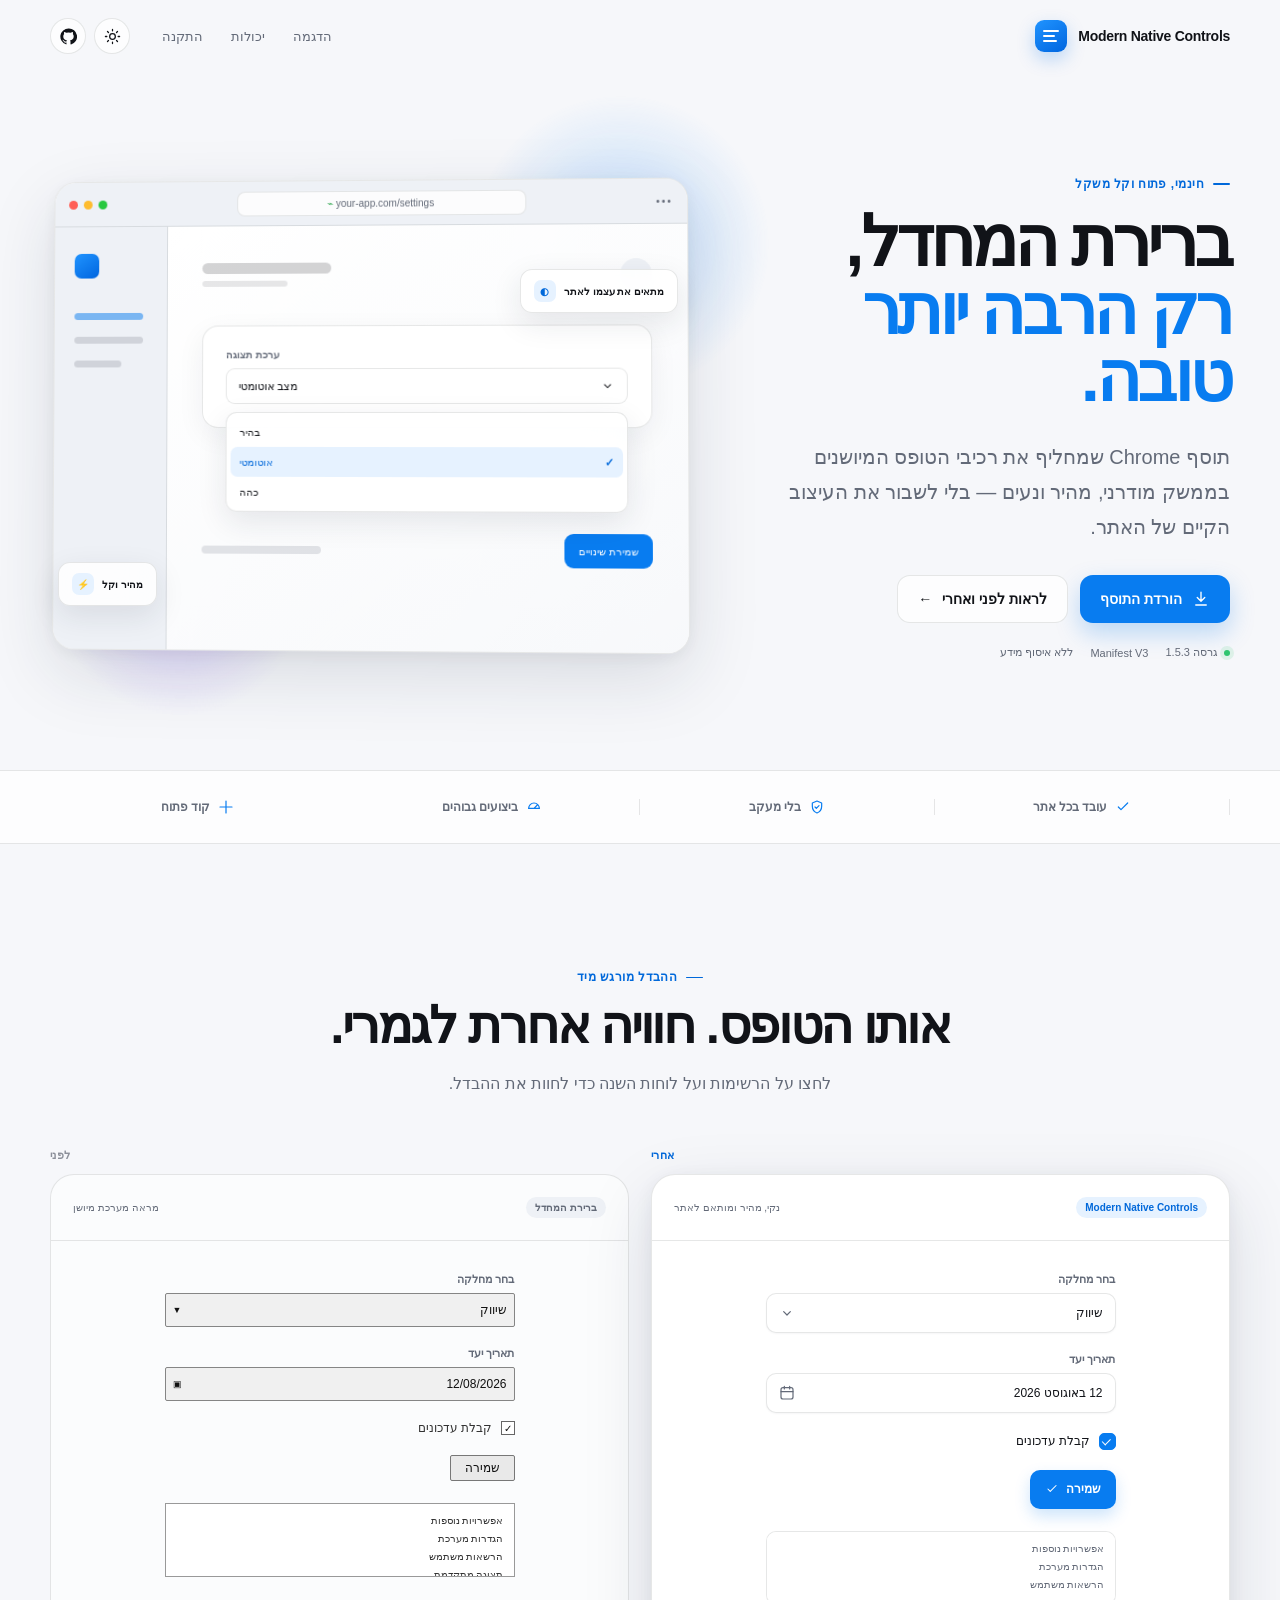
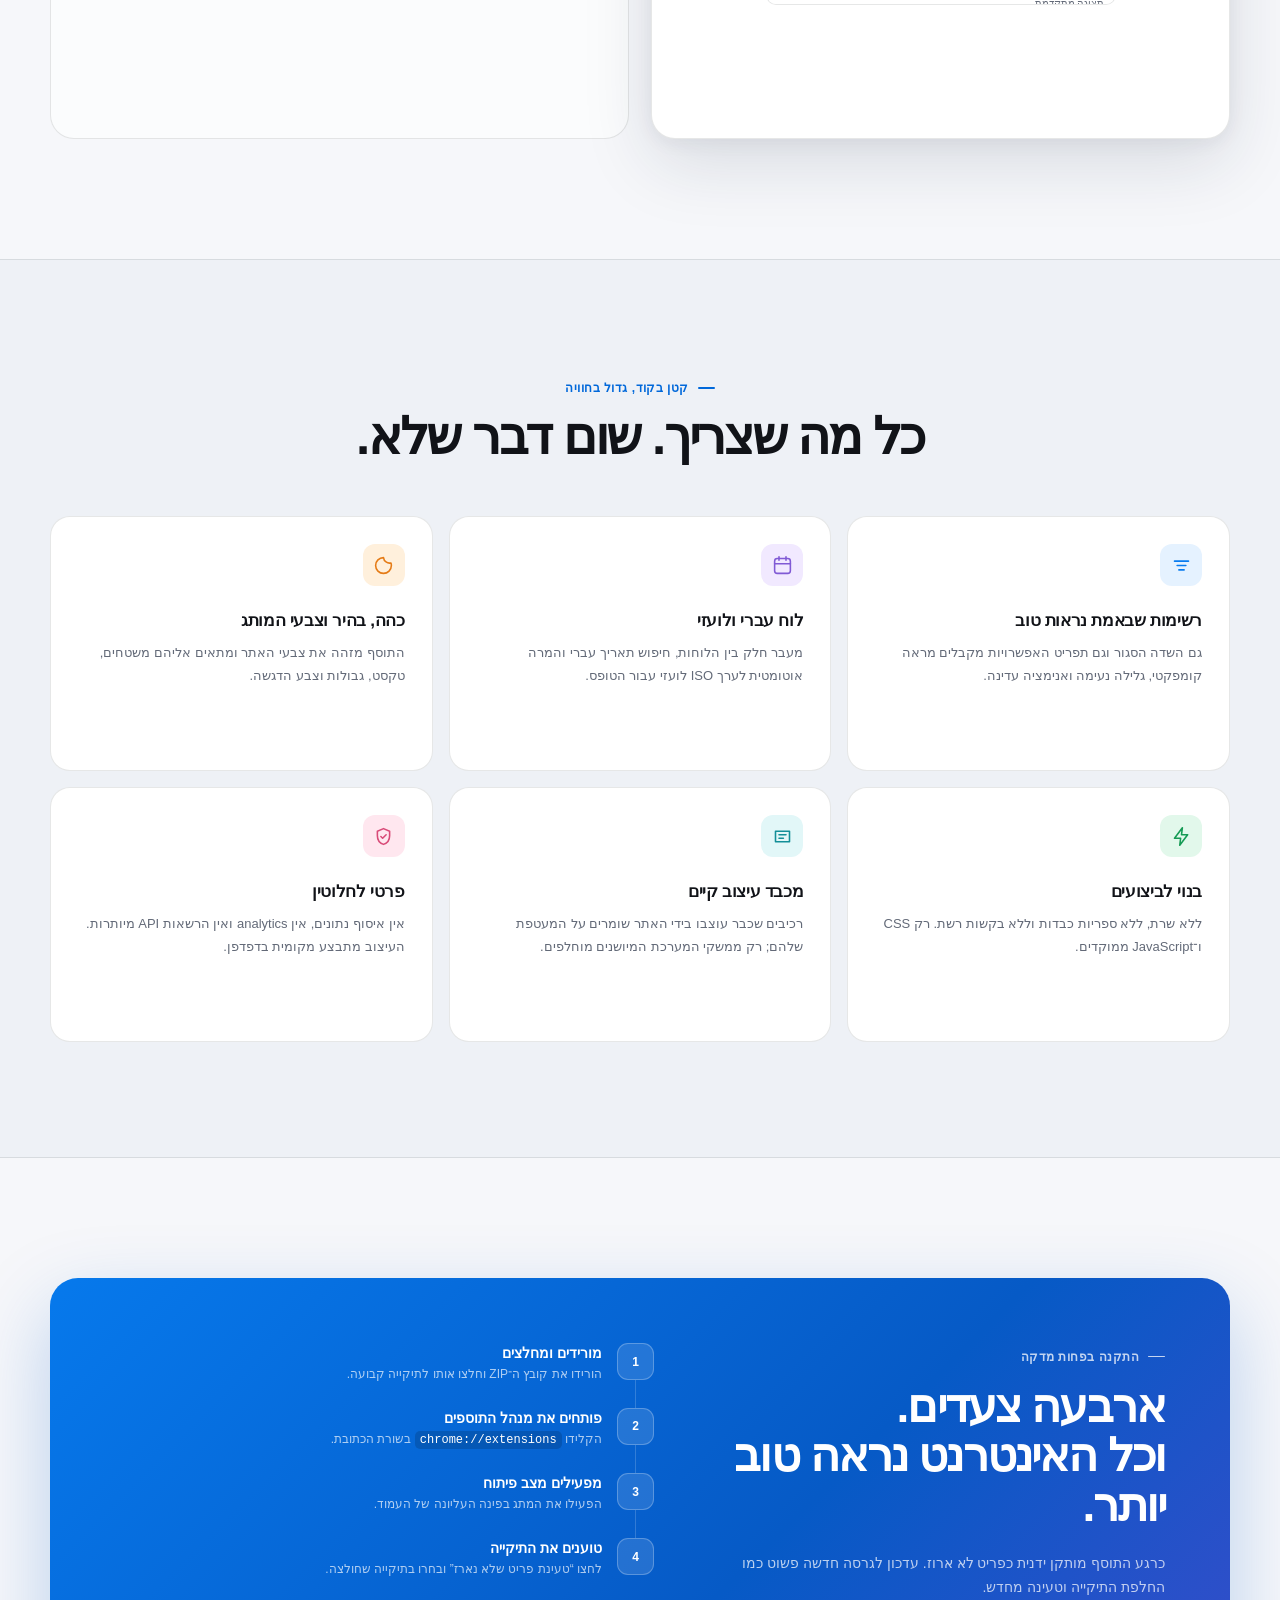
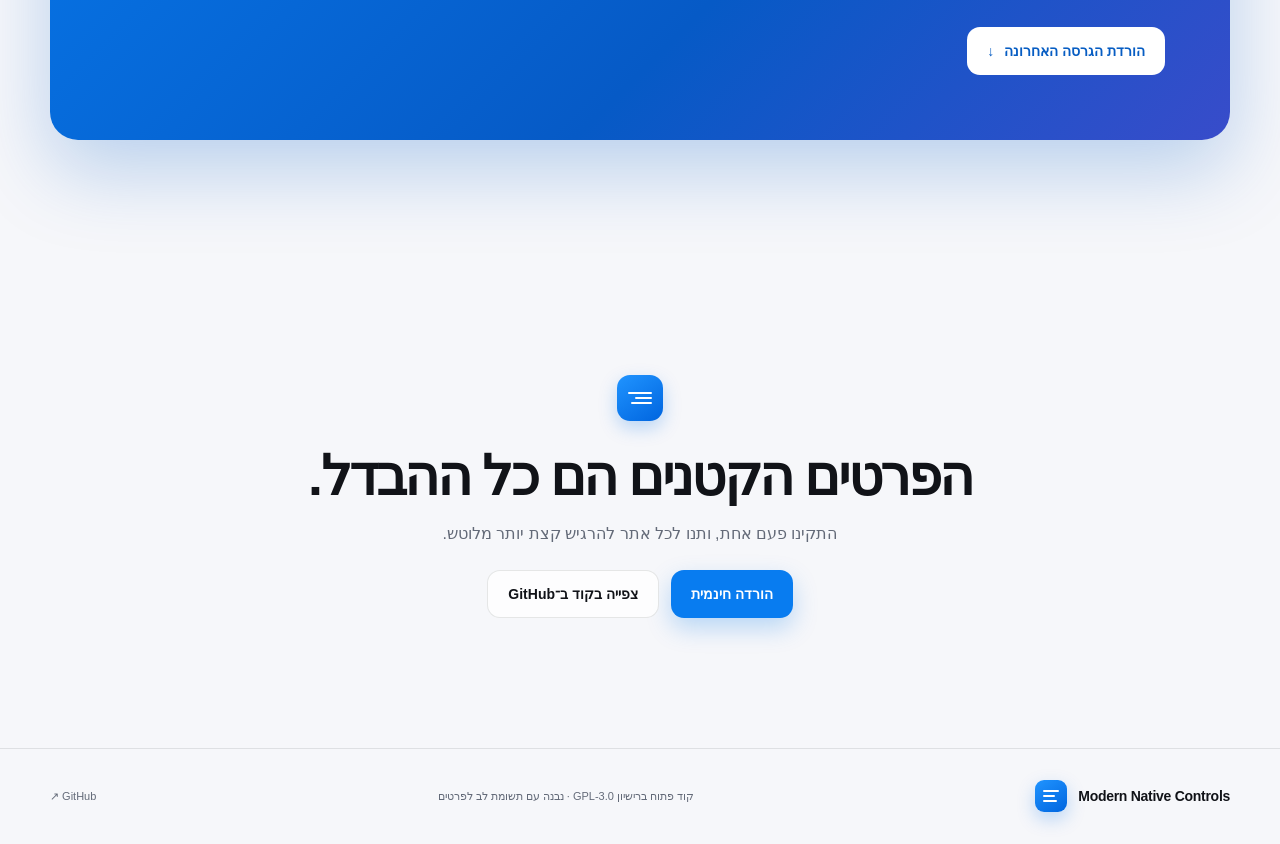
==== commit d4614f3f: "Update index.html" ====
--- a/docs/index.html
+++ b/docs/index.html
@@ -220,7 +220,7 @@
   <footer>
     <div class="shell footer-inner">
       <div class="brand"><span class="brand-mark" aria-hidden="true"><i></i><i></i><i></i></span><span>Modern Native Controls</span></div>
-      <p>קוד פתוח ברישיון MIT · נבנה עם תשומת לב לפרטים</p>
+      <p>קוד פתוח ברישיון GPL-3.0 · נבנה עם תשומת לב לפרטים</p>
       <a href="https://github.com/arieldaniely/modern-native-controls" target="_blank" rel="noreferrer">GitHub ↗</a>
     </div>
   </footer>
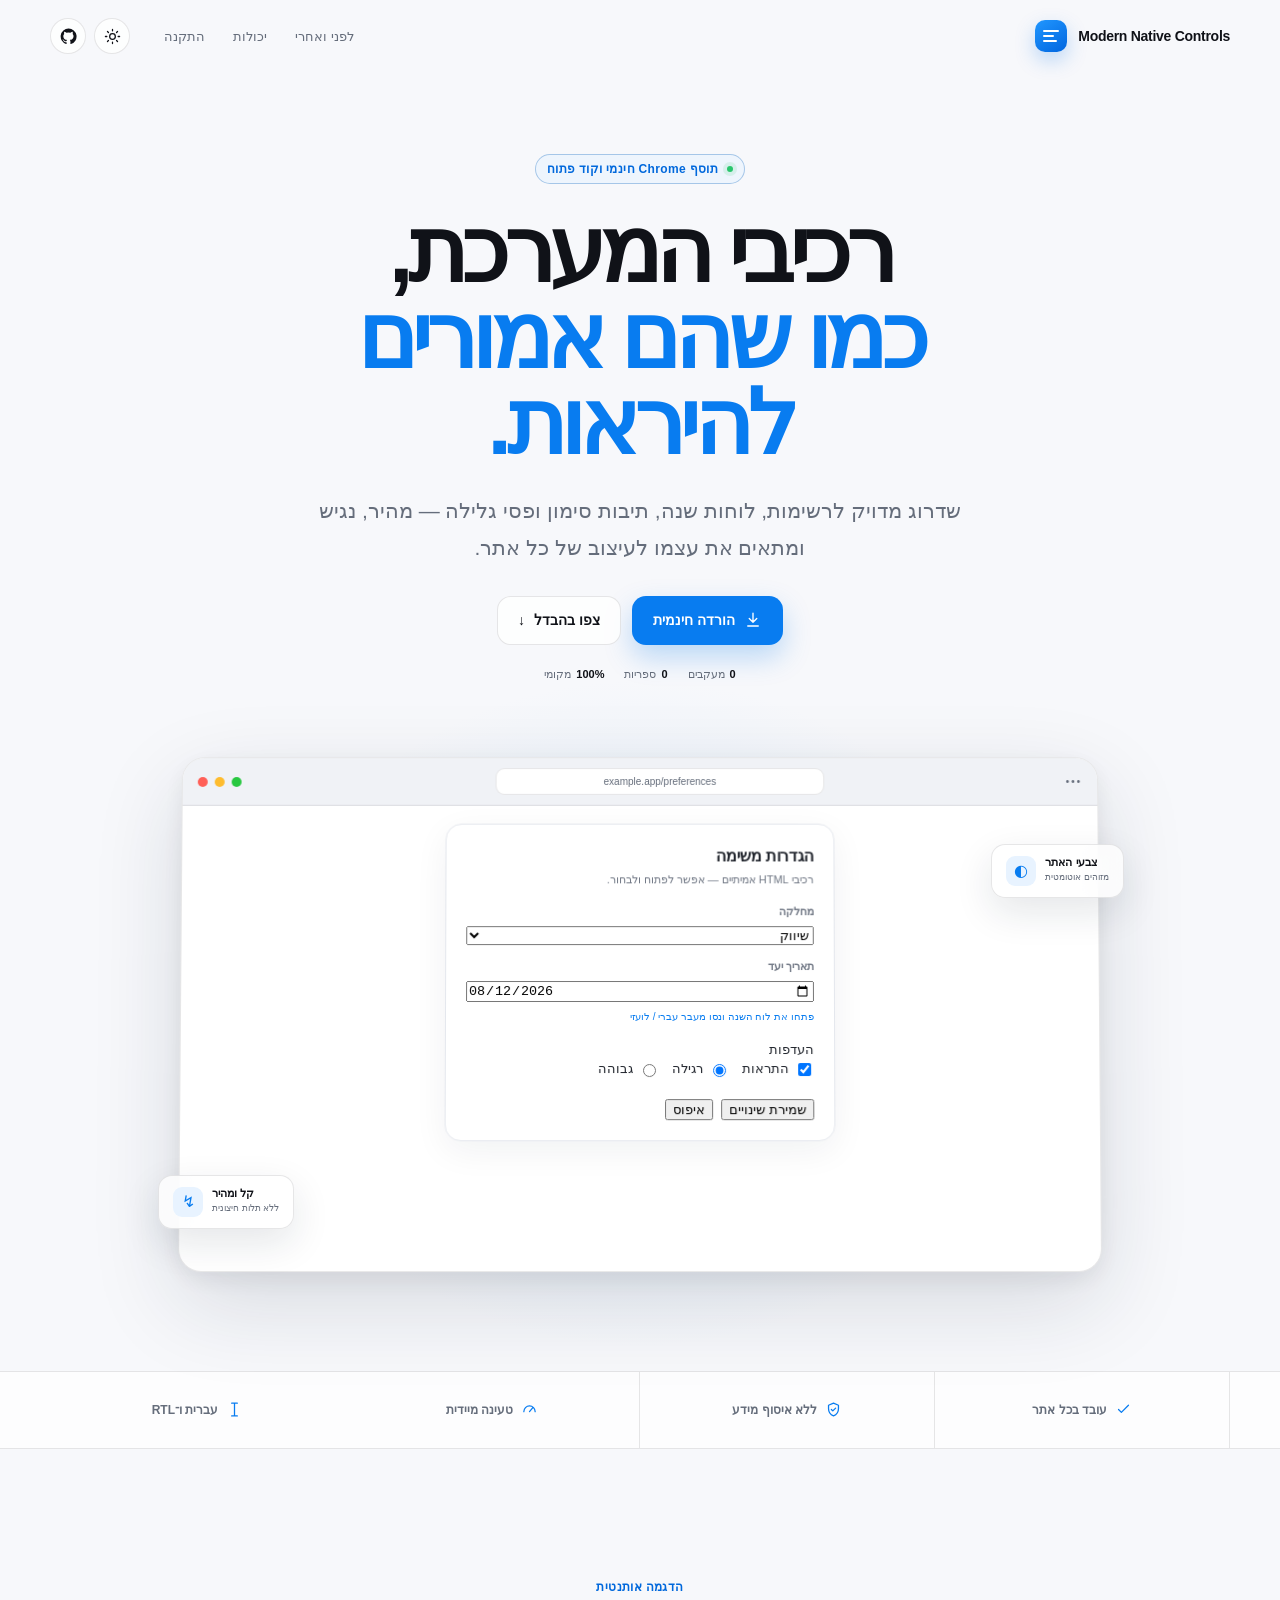
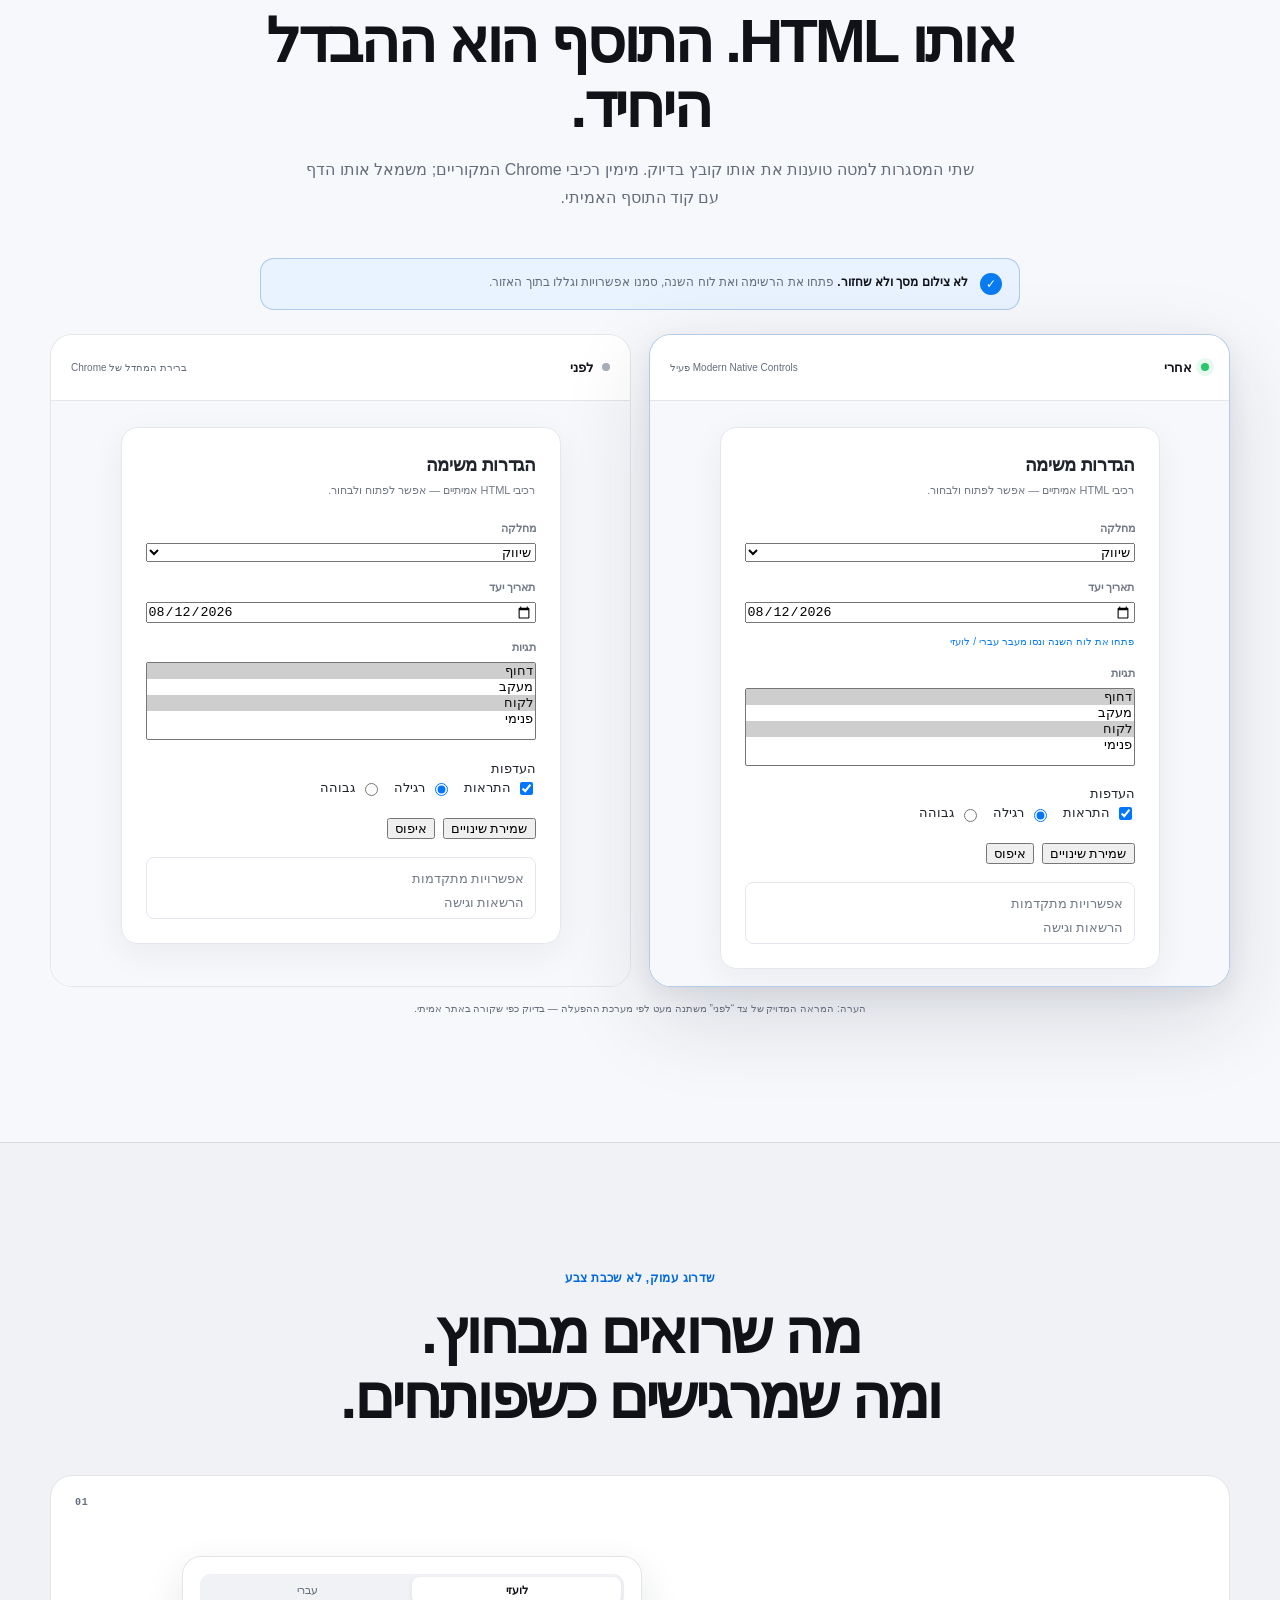
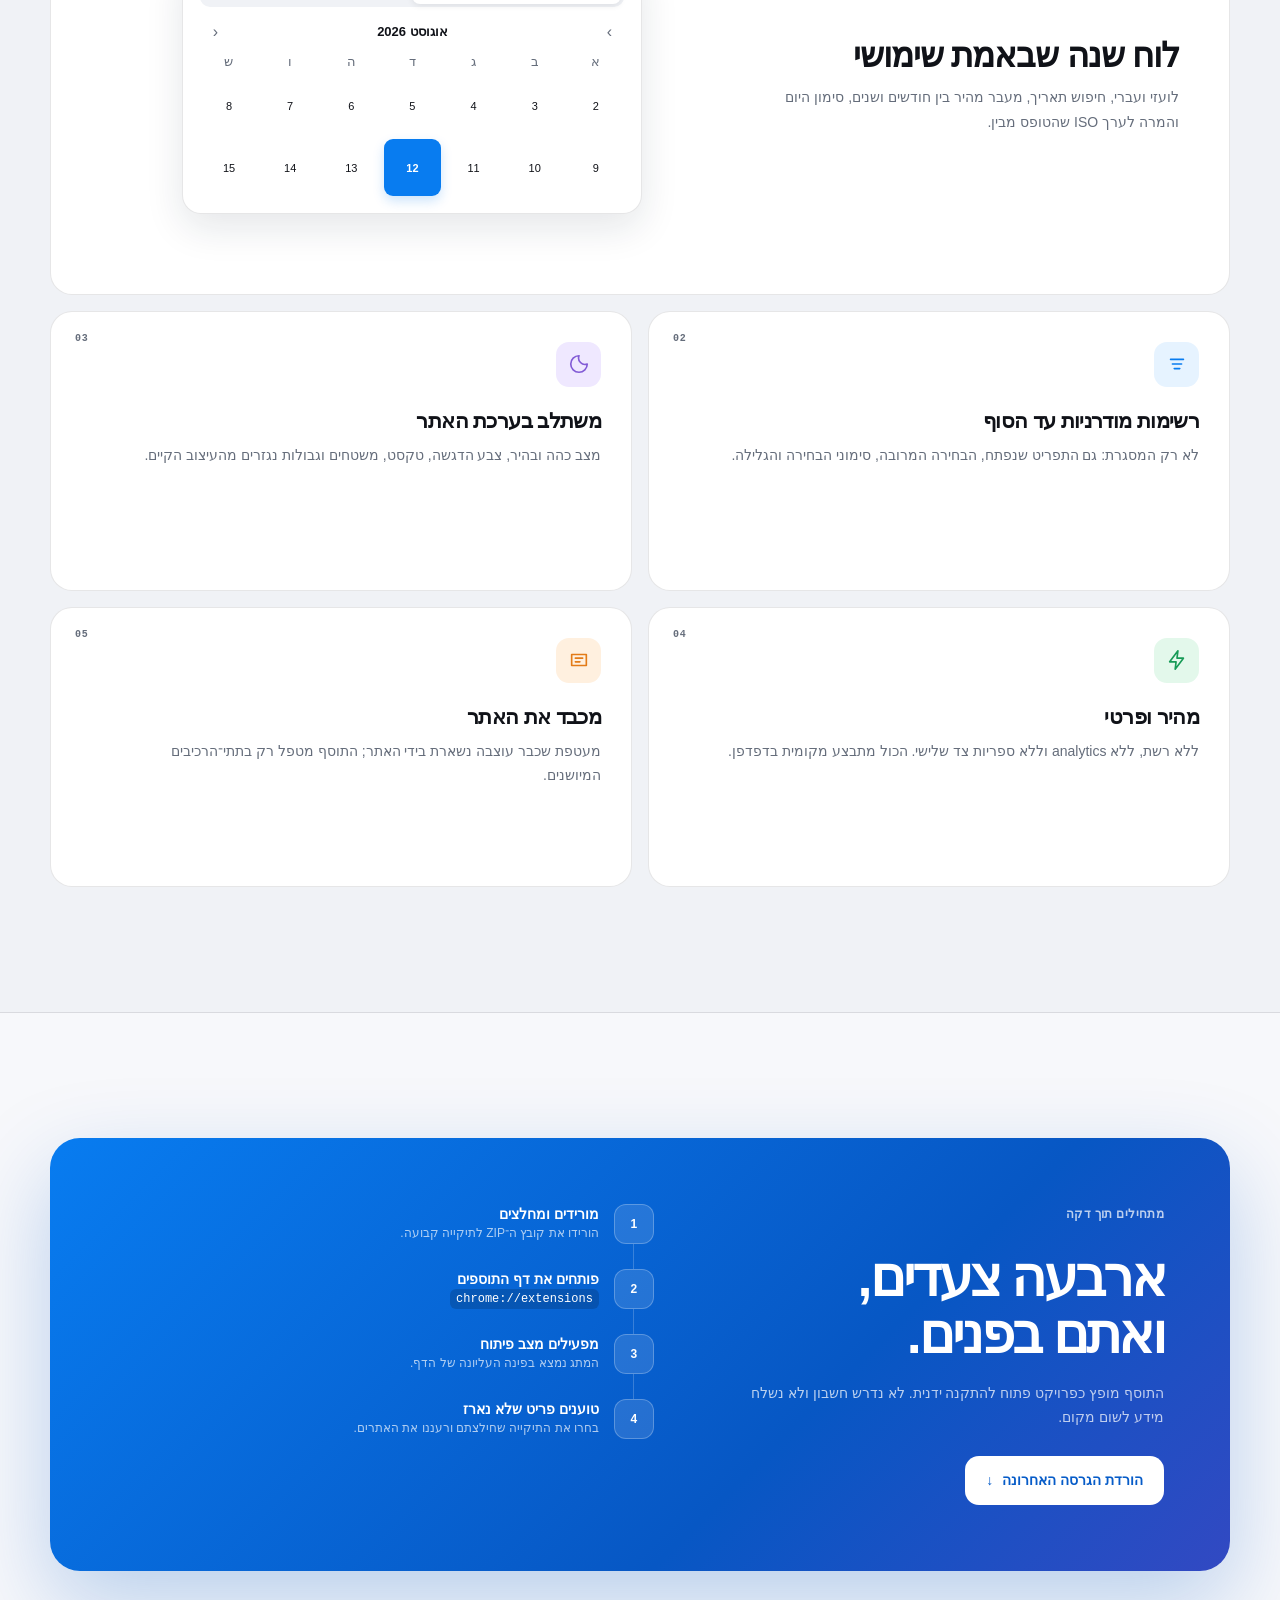
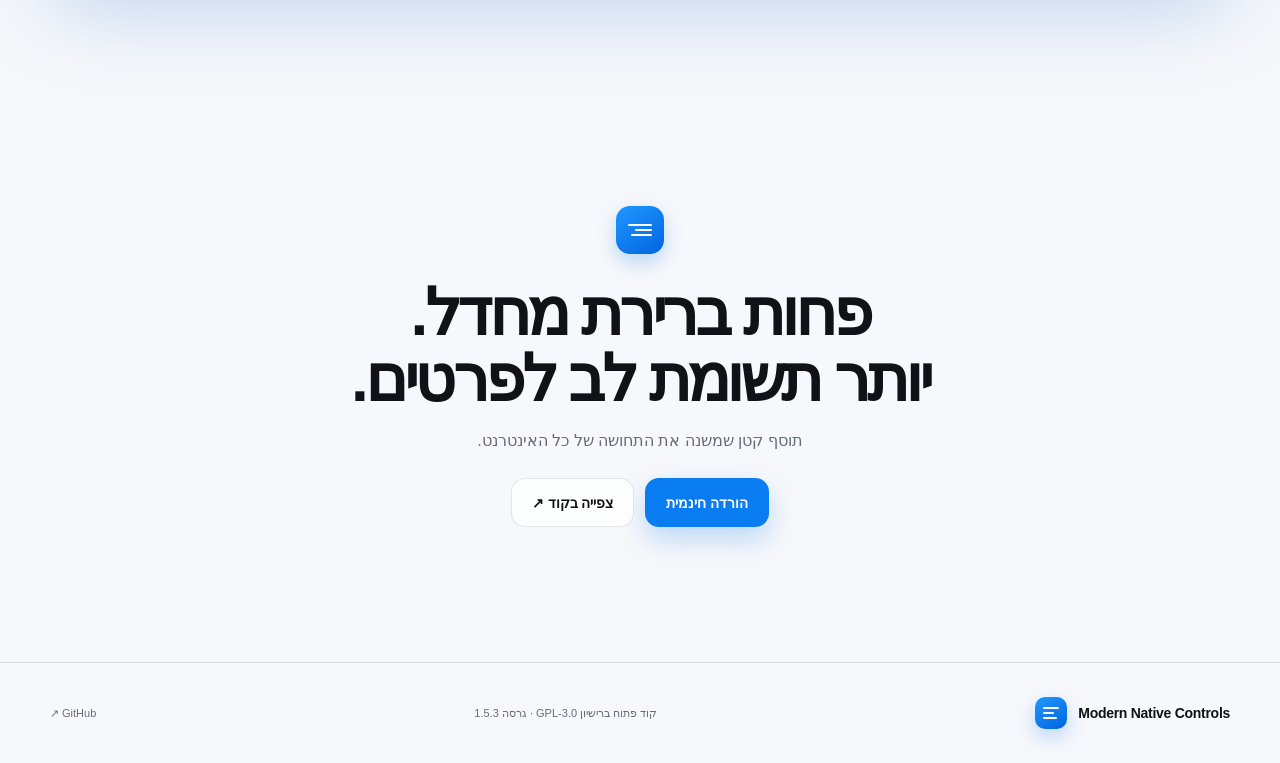
==== commit c9031d34: "Redesign site with authentic native controls demo # Conflicts: #	docs/index.html" ====
--- a/docs/index.html
+++ b/docs/index.html
@@ -3,37 +3,36 @@
 <head>
   <meta charset="utf-8">
   <meta name="viewport" content="width=device-width, initial-scale=1">
-  <meta name="theme-color" content="#f5f7fb">
-  <meta name="description" content="Modern Native Controls — תוסף Chrome קל ומהיר שהופך רכיבי טפסים מיושנים למודרניים, נגישים ונעימים.">
+  <meta name="theme-color" content="#f7f8fb">
+  <meta name="description" content="Modern Native Controls — תוסף Chrome קל ומהיר שמעניק לרכיבי הטפסים הטבעיים עיצוב מודרני, לוח עברי והתאמה לערכת האתר.">
   <meta property="og:title" content="Modern Native Controls">
-  <meta property="og:description" content="רכיבי הטופס של הדפדפן, בעיצוב שהיה צריך להיות להם מלכתחילה.">
+  <meta property="og:description" content="הופכים את רכיבי ברירת המחדל של הדפדפן למודרניים, בלי לשבור את האתר.">
   <meta property="og:type" content="website">
   <meta property="og:url" content="https://arieldaniely.github.io/modern-native-controls/">
-  <title>Modern Native Controls — ממשק מודרני לכל אתר</title>
-  <link rel="icon" href="data:image/svg+xml,%3Csvg xmlns='http://www.w3.org/2000/svg' viewBox='0 0 64 64'%3E%3Crect width='64' height='64' rx='16' fill='%230077ed'/%3E%3Cpath d='M18 22h28M18 32h18M18 42h23' stroke='white' stroke-width='5' stroke-linecap='round'/%3E%3C/svg%3E">
+  <title>Modern Native Controls — ברירת המחדל, משודרגת</title>
+  <link rel="icon" href="data:image/svg+xml,%3Csvg xmlns='http://www.w3.org/2000/svg' viewBox='0 0 64 64'%3E%3Crect width='64' height='64' rx='18' fill='%230071e3'/%3E%3Cpath d='M18 21h28M18 32h21M18 43h25' stroke='white' stroke-width='5' stroke-linecap='round'/%3E%3C/svg%3E">
   <link rel="stylesheet" href="styles.css">
 </head>
 <body>
-  <a class="skip-link" href="#main">דלג לתוכן</a>
-
-  <header class="site-header">
+  <a class="skip" href="#main">דלג לתוכן</a>
+  <header class="topbar">
     <div class="nav shell">
-      <a class="brand" href="#top" aria-label="Modern Native Controls — דף הבית">
-        <span class="brand-mark" aria-hidden="true"><i></i><i></i><i></i></span>
+      <a class="logo" href="#top" aria-label="Modern Native Controls">
+        <span class="logo-icon" aria-hidden="true"><i></i><i></i><i></i></span>
         <span>Modern Native Controls</span>
       </a>
       <nav aria-label="ניווט ראשי">
-        <a href="#demo">הדגמה</a>
+        <a href="#compare">לפני ואחרי</a>
         <a href="#features">יכולות</a>
         <a href="#install">התקנה</a>
       </nav>
-      <div class="nav-actions">
-        <button class="theme-toggle" type="button" aria-label="החלף מצב צבע" title="מצב כהה / בהיר">
-          <svg class="sun" viewBox="0 0 24 24" aria-hidden="true"><circle cx="12" cy="12" r="4"/><path d="M12 2v2M12 20v2M4.93 4.93l1.42 1.42M17.66 17.66l1.41 1.41M2 12h2M20 12h2M4.93 19.07l1.42-1.42M17.66 6.34l1.41-1.41"/></svg>
-          <svg class="moon" viewBox="0 0 24 24" aria-hidden="true"><path d="M21 12.8A9 9 0 1 1 11.2 3 7 7 0 0 0 21 12.8Z"/></svg>
+      <div class="nav-tools">
+        <button class="theme-button" type="button" aria-label="החלף ערכת צבעים">
+          <svg class="sun" viewBox="0 0 24 24"><circle cx="12" cy="12" r="4"/><path d="M12 2v2M12 20v2M4.9 4.9l1.4 1.4M17.7 17.7l1.4 1.4M2 12h2M20 12h2M4.9 19.1l1.4-1.4M17.7 6.3l1.4-1.4"/></svg>
+          <svg class="moon" viewBox="0 0 24 24"><path d="M21 12.8A9 9 0 1 1 11.2 3 7 7 0 0 0 21 12.8Z"/></svg>
         </button>
-        <a class="github-link" href="https://github.com/arieldaniely/modern-native-controls" target="_blank" rel="noreferrer" aria-label="פתח את המאגר ב-GitHub">
-          <svg viewBox="0 0 24 24" aria-hidden="true"><path d="M12 .7a11.5 11.5 0 0 0-3.64 22.41c.58.1.79-.25.79-.56v-2.02c-3.23.7-3.91-1.37-3.91-1.37-.53-1.34-1.29-1.7-1.29-1.7-1.05-.72.08-.71.08-.71 1.17.08 1.78 1.2 1.78 1.2 1.04 1.78 2.72 1.27 3.38.97.1-.75.4-1.27.74-1.56-2.58-.29-5.29-1.29-5.29-5.69 0-1.26.45-2.29 1.2-3.1-.12-.3-.52-1.47.11-3.06 0 0 .98-.31 3.16 1.18a10.96 10.96 0 0 1 5.75 0c2.19-1.49 3.16-1.18 3.16-1.18.63 1.59.23 2.76.11 3.06.75.81 1.2 1.84 1.2 3.1 0 4.42-2.72 5.4-5.31 5.69.42.36.79 1.07.79 2.16v3.2c0 .31.21.67.8.56A11.5 11.5 0 0 0 12 .7Z"/></svg>
+        <a class="github" href="https://github.com/arieldaniely/modern-native-controls" target="_blank" rel="noreferrer" aria-label="GitHub">
+          <svg viewBox="0 0 24 24"><path d="M12 .8a11.2 11.2 0 0 0-3.5 21.8c.6.1.8-.2.8-.5v-2c-3.2.7-3.9-1.3-3.9-1.3-.5-1.3-1.3-1.7-1.3-1.7-1-.7.1-.7.1-.7 1.1.1 1.7 1.2 1.7 1.2 1 1.7 2.7 1.2 3.3.9.1-.7.4-1.2.7-1.5-2.5-.3-5.2-1.3-5.2-5.6 0-1.2.4-2.2 1.2-3-.1-.3-.5-1.4.1-3 0 0 1-.3 3.1 1.2a10.7 10.7 0 0 1 5.6 0c2.1-1.5 3.1-1.2 3.1-1.2.6 1.6.2 2.7.1 3 .7.8 1.2 1.8 1.2 3 0 4.3-2.7 5.3-5.2 5.6.4.4.8 1 .8 2.1v3.1c0 .3.2.6.8.5A11.2 11.2 0 0 0 12 .8Z"/></svg>
         </a>
       </div>
     </div>
@@ -42,189 +41,99 @@
   <main id="main">
     <section class="hero shell" id="top">
       <div class="hero-copy reveal">
-        <div class="eyebrow"><span></span> חינמי, פתוח וקל משקל</div>
-        <h1>ברירת המחדל,<br><em>רק הרבה יותר טובה.</em></h1>
-        <p>תוסף Chrome שמחליף את רכיבי הטופס המיושנים בממשק מודרני, מהיר ונעים — בלי לשבור את העיצוב הקיים של האתר.</p>
+        <div class="pill"><span></span> תוסף Chrome חינמי וקוד פתוח</div>
+        <h1>רכיבי המערכת,<br><em>כמו שהם אמורים להיראות.</em></h1>
+        <p>שדרוג מדויק לרשימות, לוחות שנה, תיבות סימון ופסי גלילה — מהיר, נגיש ומתאים את עצמו לעיצוב של כל אתר.</p>
         <div class="hero-actions">
-          <a class="primary-cta" href="https://github.com/arieldaniely/modern-native-controls/releases/latest/download/modern-native-controls.zip">
-            <svg viewBox="0 0 24 24" aria-hidden="true"><path d="M12 3v12m0 0 5-5m-5 5-5-5M5 20h14"/></svg>
-            הורדת התוסף
+          <a class="button primary" href="https://github.com/arieldaniely/modern-native-controls/releases/latest/download/modern-native-controls.zip">
+            <svg viewBox="0 0 24 24"><path d="M12 3v12m0 0 5-5m-5 5-5-5M5 20h14"/></svg> הורדה חינמית
           </a>
-          <a class="secondary-cta" href="#demo">לראות לפני ואחרי <span aria-hidden="true">←</span></a>
+          <a class="button ghost" href="#compare">צפו בהבדל <span>↓</span></a>
         </div>
-        <div class="hero-meta">
-          <span><i class="status-dot"></i> גרסה 1.5.3</span>
-          <span>Manifest V3</span>
-          <span>ללא איסוף מידע</span>
-        </div>
+        <div class="proof"><span><b>0</b> מעקבים</span><span><b>0</b> ספריות</span><span><b>100%</b> מקומי</span></div>
       </div>
 
-      <div class="hero-visual reveal" aria-label="תצוגה מקדימה של התוסף">
-        <div class="glow glow-one"></div>
-        <div class="glow glow-two"></div>
-        <div class="browser-window">
-          <div class="browser-bar">
-            <div class="traffic" aria-hidden="true"><i></i><i></i><i></i></div>
-            <div class="address"><span class="lock">⌁</span> your-app.com/settings</div>
-            <div class="browser-more">•••</div>
+      <div class="product-stage reveal">
+        <div class="stage-glow"></div>
+        <div class="window">
+          <div class="window-bar">
+            <div class="traffic"><i></i><i></i><i></i></div>
+            <div class="address">example.app/preferences</div>
+            <span class="bar-icon">•••</span>
           </div>
-          <div class="app-preview">
-            <div class="preview-sidebar">
-              <div class="mini-logo"></div>
-              <span class="line active"></span><span class="line"></span><span class="line short"></span>
-            </div>
-            <div class="preview-content">
-              <div class="preview-head"><div><span></span><span></span></div><i></i></div>
-              <div class="preview-card">
-                <label>ערכת תצוגה</label>
-                <button class="showcase-select" type="button" aria-expanded="true">מצב אוטומטי <svg viewBox="0 0 24 24"><path d="m7 10 5 5 5-5"/></svg></button>
-                <div class="showcase-menu">
-                  <button type="button"><span>בהיר</span></button>
-                  <button type="button" class="selected"><span>אוטומטי</span><b>✓</b></button>
-                  <button type="button"><span>כהה</span></button>
-                </div>
-              </div>
-              <div class="preview-row"><span></span><button type="button">שמירת שינויים</button></div>
-            </div>
-          </div>
+          <iframe class="hero-frame" src="demo-frame.html?enhanced=1&amp;compact=1" title="הדגמה חיה של Modern Native Controls"></iframe>
         </div>
-        <div class="floating-chip chip-theme"><span>◐</span> מתאים את עצמו לאתר</div>
-        <div class="floating-chip chip-fast"><span>⚡</span> מהיר וקל</div>
+        <div class="stage-chip chip-one"><span>◐</span><b>צבעי האתר</b><small>מזוהים אוטומטית</small></div>
+        <div class="stage-chip chip-two"><span>↯</span><b>קל ומהיר</b><small>ללא תלות חיצונית</small></div>
       </div>
     </section>
 
-    <section class="trust-strip" aria-label="יתרונות מרכזיים">
-      <div class="shell trust-inner">
+    <section class="signal-bar">
+      <div class="shell signals">
         <span><svg viewBox="0 0 24 24"><path d="m5 12 4 4L19 6"/></svg> עובד בכל אתר</span>
-        <span><svg viewBox="0 0 24 24"><path d="M12 3 5 6v5c0 4.6 2.9 8.5 7 10 4.1-1.5 7-5.4 7-10V6l-7-3Z"/><path d="m9 12 2 2 4-4"/></svg> בלי מעקב</span>
-        <span><svg viewBox="0 0 24 24"><path d="M4 14a8 8 0 1 1 16 0"/><path d="M12 14 17 9M4 14h16"/></svg> ביצועים גבוהים</span>
-        <span><svg viewBox="0 0 24 24"><path d="M12 3v18M3 12h18"/></svg> קוד פתוח</span>
+        <span><svg viewBox="0 0 24 24"><path d="M12 3 5 6v5c0 4.5 2.9 8.4 7 10 4.1-1.6 7-5.5 7-10V6l-7-3Z"/><path d="m9 12 2 2 4-4"/></svg> ללא איסוף מידע</span>
+        <span><svg viewBox="0 0 24 24"><path d="M4 15a8 8 0 1 1 16 0M12 15l5-6"/></svg> טעינה מיידית</span>
+        <span><svg viewBox="0 0 24 24"><path d="M8 3h8M8 21h8M12 3v18"/></svg> עברית ו־RTL</span>
       </div>
     </section>
 
-    <section class="demo-section shell" id="demo">
-      <div class="section-heading reveal">
-        <div class="eyebrow"><span></span> ההבדל מורגש מיד</div>
-        <h2>אותו הטופס. חוויה אחרת לגמרי.</h2>
-        <p>לחצו על הרשימות ועל לוחות השנה כדי לחוות את ההבדל.</p>
+    <section class="comparison shell" id="compare">
+      <div class="section-head reveal">
+        <span class="kicker">הדגמה אותנטית</span>
+        <h2>אותו HTML. התוסף הוא ההבדל היחיד.</h2>
+        <p>שתי המסגרות למטה טוענות את אותו קובץ בדיוק. מימין רכיבי Chrome המקוריים; משמאל אותו הדף עם קוד התוסף האמיתי.</p>
       </div>
+      <div class="authentic-note reveal"><span>✓</span><p><strong>לא צילום מסך ולא שחזור.</strong> פתחו את הרשימה ואת לוח השנה, סמנו אפשרויות וגללו בתוך האזור.</p></div>
+      <div class="compare-grid reveal">
+        <article class="compare-card before">
+          <header><div><span class="status old"></span><strong>לפני</strong></div><small>ברירת המחדל של Chrome</small></header>
+          <iframe src="demo-frame.html" title="רכיבי הטופס המקוריים של Chrome"></iframe>
+        </article>
+        <article class="compare-card after">
+          <header><div><span class="status new"></span><strong>אחרי</strong></div><small>Modern Native Controls פעיל</small></header>
+          <iframe src="demo-frame.html?enhanced=1" title="אותם רכיבים עם Modern Native Controls"></iframe>
+        </article>
+      </div>
+      <p class="demo-caption">הערה: המראה המדויק של צד “לפני” משתנה מעט לפי מערכת ההפעלה — בדיוק כפי שקורה באתר אמיתי.</p>
+    </section>
 
-      <div class="compare-wrap reveal">
-        <div class="compare-labels" aria-hidden="true">
-          <span class="before-label">לפני</span>
-          <span class="after-label">אחרי</span>
-        </div>
-        <div class="compare-grid">
-          <article class="demo-panel legacy-panel">
-            <header><span class="panel-badge">ברירת המחדל</span><small>מראה מערכת מיושן</small></header>
-            <div class="demo-form legacy-form">
-              <div class="field-group">
-                <label>בחר מחלקה</label>
-                <button class="legacy-field legacy-select-trigger" type="button" aria-expanded="false">שיווק <span>▼</span></button>
-                <div class="legacy-menu" hidden>
-                  <button type="button">שיווק</button><button type="button">פיתוח</button><button type="button">תפעול</button>
-                </div>
-              </div>
-              <div class="field-group">
-                <label>תאריך יעד</label>
-                <button class="legacy-field legacy-date-trigger" type="button" aria-expanded="false">12/08/2026 <span>▣</span></button>
-                <div class="legacy-calendar" hidden>
-                  <div><button type="button">&lt;</button><b>August 2026</b><button type="button">&gt;</button></div>
-                  <p>Su Mo Tu We Th Fr Sa</p>
-                  <div class="legacy-days">1 2 3 4 5 6 7 8 9 10 11 <b>12</b> 13 14 15 16 17 18 19 20 21</div>
-                </div>
-              </div>
-              <div class="check-line"><span class="legacy-check">✓</span> קבלת עדכונים</div>
-              <button class="legacy-submit" type="button">שמירה</button>
-              <div class="legacy-scroll"><p>אפשרויות נוספות</p><p>הגדרות מערכת</p><p>הרשאות משתמש</p><p>תצוגה מתקדמת</p></div>
-            </div>
+    <section class="feature-section" id="features">
+      <div class="shell">
+        <div class="section-head reveal"><span class="kicker">שדרוג עמוק, לא שכבת צבע</span><h2>מה שרואים מבחוץ.<br>ומה שמרגישים כשפותחים.</h2></div>
+        <div class="feature-layout">
+          <article class="feature feature-large reveal">
+            <div class="feature-copy"><span class="number">01</span><h3>לוח שנה שבאמת שימושי</h3><p>לועזי ועברי, חיפוש תאריך, מעבר מהיר בין חודשים ושנים, סימון היום והמרה לערך ISO שהטופס מבין.</p></div>
+            <div class="calendar-art" aria-hidden="true"><div class="seg"><b>לועזי</b><span>עברי</span></div><div class="art-head"><i>›</i><strong>אוגוסט 2026</strong><i>‹</i></div><div class="art-grid"><small>א</small><small>ב</small><small>ג</small><small>ד</small><small>ה</small><small>ו</small><small>ש</small><span>2</span><span>3</span><span>4</span><span>5</span><span>6</span><span>7</span><span>8</span><span>9</span><span>10</span><span>11</span><b>12</b><span>13</span><span>14</span><span>15</span></div></div>
           </article>
-
-          <article class="demo-panel modern-panel">
-            <header><span class="panel-badge">Modern Native Controls</span><small>נקי, מהיר ומותאם לאתר</small></header>
-            <div class="demo-form modern-form">
-              <div class="field-group modern-select-wrap">
-                <label>בחר מחלקה</label>
-                <button class="modern-field modern-select-trigger" type="button" aria-expanded="false"><span>שיווק</span><svg viewBox="0 0 24 24"><path d="m7 10 5 5 5-5"/></svg></button>
-                <div class="modern-menu" hidden role="listbox">
-                  <button type="button" class="selected" role="option" aria-selected="true"><span>שיווק</span><b>✓</b></button>
-                  <button type="button" role="option"><span>פיתוח</span><b>✓</b></button>
-                  <button type="button" role="option"><span>תפעול</span><b>✓</b></button>
-                </div>
-              </div>
-              <div class="field-group modern-date-wrap">
-                <label>תאריך יעד</label>
-                <button class="modern-field modern-date-trigger" type="button" aria-expanded="false"><span>12 באוגוסט 2026</span><svg viewBox="0 0 24 24"><path d="M8 2v4M16 2v4M3 10h18"/><rect x="3" y="4" width="18" height="17" rx="3"/></svg></button>
-                <div class="modern-calendar" hidden>
-                  <div class="calendar-mode" role="group" aria-label="סוג לוח שנה"><button type="button" class="active" data-mode="gregorian">לועזי</button><button type="button" data-mode="hebrew">עברי</button></div>
-                  <div class="calendar-head"><button type="button" aria-label="החודש הקודם">›</button><strong class="calendar-title">אוגוסט 2026</strong><button type="button" aria-label="החודש הבא">‹</button></div>
-                  <div class="weekdays"><span>א</span><span>ב</span><span>ג</span><span>ד</span><span>ה</span><span>ו</span><span>ש</span></div>
-                  <div class="calendar-days" aria-label="ימי החודש"></div>
-                  <div class="calendar-footer"><button type="button" class="today-action">היום</button><button type="button" class="clear-action">ניקוי</button></div>
-                </div>
-              </div>
-              <label class="modern-check"><input type="checkbox" checked><span></span> קבלת עדכונים</label>
-              <button class="modern-submit" type="button"><span>שמירה</span><svg viewBox="0 0 24 24"><path d="m5 12 4 4L19 6"/></svg></button>
-              <div class="modern-scroll"><p>אפשרויות נוספות</p><p>הגדרות מערכת</p><p>הרשאות משתמש</p><p>תצוגה מתקדמת</p></div>
-            </div>
-          </article>
+          <article class="feature reveal"><span class="number">02</span><div class="icon blue"><svg viewBox="0 0 24 24"><path d="M5 7h14M7 12h10M9 17h6"/></svg></div><h3>רשימות מודרניות עד הסוף</h3><p>לא רק המסגרת: גם התפריט שנפתח, הבחירה המרובה, סימוני הבחירה והגלילה.</p></article>
+          <article class="feature reveal"><span class="number">03</span><div class="icon violet"><svg viewBox="0 0 24 24"><path d="M12 3a9 9 0 1 0 9 9 7 7 0 0 1-9-9Z"/></svg></div><h3>משתלב בערכת האתר</h3><p>מצב כהה ובהיר, צבע הדגשה, טקסט, משטחים וגבולות נגזרים מהעיצוב הקיים.</p></article>
+          <article class="feature reveal"><span class="number">04</span><div class="icon green"><svg viewBox="0 0 24 24"><path d="M13 2 4 14h7l-1 8 9-12h-7l1-8Z"/></svg></div><h3>מהיר ופרטי</h3><p>ללא רשת, ללא analytics וללא ספריות צד שלישי. הכול מתבצע מקומית בדפדפן.</p></article>
+          <article class="feature reveal"><span class="number">05</span><div class="icon orange"><svg viewBox="0 0 24 24"><path d="M4 6h16v12H4zM8 10h8M8 14h5"/></svg></div><h3>מכבד את האתר</h3><p>מעטפת שכבר עוצבה נשארת בידי האתר; התוסף מטפל רק בתתי־הרכיבים המיושנים.</p></article>
         </div>
       </div>
     </section>
 
-    <section class="features-section" id="features">
-      <div class="shell">
-        <div class="section-heading reveal">
-          <div class="eyebrow"><span></span> קטן בקוד, גדול בחוויה</div>
-          <h2>כל מה שצריך. שום דבר שלא.</h2>
-        </div>
-        <div class="feature-grid">
-          <article class="feature-card reveal"><div class="feature-icon blue"><svg viewBox="0 0 24 24"><path d="M4 7h16M7 12h10M9 17h6"/></svg></div><h3>רשימות שבאמת נראות טוב</h3><p>גם השדה הסגור וגם תפריט האפשרויות מקבלים מראה קומפקטי, גלילה נעימה ואנימציה עדינה.</p></article>
-          <article class="feature-card reveal"><div class="feature-icon purple"><svg viewBox="0 0 24 24"><path d="M8 2v4M16 2v4M3 10h18"/><rect x="3" y="4" width="18" height="17" rx="3"/></svg></div><h3>לוח עברי ולועזי</h3><p>מעבר חלק בין הלוחות, חיפוש תאריך עברי והמרה אוטומטית לערך ISO לועזי עבור הטופס.</p></article>
-          <article class="feature-card reveal"><div class="feature-icon orange"><svg viewBox="0 0 24 24"><path d="M12 3a9 9 0 1 0 9 9c0-1-.16-2-.47-2.9A7 7 0 0 1 12 3Z"/></svg></div><h3>כהה, בהיר וצבעי המותג</h3><p>התוסף מזהה את צבעי האתר ומתאים אליהם משטחים, טקסט, גבולות וצבע הדגשה.</p></article>
-          <article class="feature-card reveal"><div class="feature-icon green"><svg viewBox="0 0 24 24"><path d="M13 2 4 14h7l-1 8 9-12h-7l1-8Z"/></svg></div><h3>בנוי לביצועים</h3><p>ללא שרת, ללא ספריות כבדות וללא בקשות רשת. רק CSS ו־JavaScript ממוקדים.</p></article>
-          <article class="feature-card reveal"><div class="feature-icon cyan"><svg viewBox="0 0 24 24"><path d="M4 6h16v12H4z"/><path d="M8 10h8M8 14h5"/></svg></div><h3>מכבד עיצוב קיים</h3><p>רכיבים שכבר עוצבו בידי האתר שומרים על המעטפת שלהם; רק ממשקי המערכת המיושנים מוחלפים.</p></article>
-          <article class="feature-card reveal"><div class="feature-icon pink"><svg viewBox="0 0 24 24"><path d="M12 3 5 6v5c0 4.6 2.9 8.5 7 10 4.1-1.5 7-5.4 7-10V6l-7-3Z"/><path d="m9 12 2 2 4-4"/></svg></div><h3>פרטי לחלוטין</h3><p>אין איסוף נתונים, אין analytics ואין הרשאות API מיותרות. העיצוב מתבצע מקומית בדפדפן.</p></article>
-        </div>
-      </div>
-    </section>
-
-    <section class="install-section shell" id="install">
-      <div class="install-card reveal">
-        <div class="install-copy">
-          <div class="eyebrow light"><span></span> התקנה בפחות מדקה</div>
-          <h2>ארבעה צעדים.<br>וכל האינטרנט נראה טוב יותר.</h2>
-          <p>כרגע התוסף מותקן ידנית כפריט לא ארוז. עדכון לגרסה חדשה פשוט כמו החלפת התיקייה וטעינה מחדש.</p>
-          <a class="light-cta" href="https://github.com/arieldaniely/modern-native-controls/releases/latest/download/modern-native-controls.zip">הורדת הגרסה האחרונה <span>↓</span></a>
-        </div>
-        <ol class="install-steps">
-          <li><span>1</span><div><strong>מורידים ומחלצים</strong><p>הורידו את קובץ ה־ZIP וחלצו אותו לתיקייה קבועה.</p></div></li>
-          <li><span>2</span><div><strong>פותחים את מנהל התוספים</strong><p>הקלידו <code>chrome://extensions</code> בשורת הכתובת.</p></div></li>
-          <li><span>3</span><div><strong>מפעילים מצב פיתוח</strong><p>הפעילו את המתג בפינה העליונה של העמוד.</p></div></li>
-          <li><span>4</span><div><strong>טוענים את התיקייה</strong><p>לחצו “טעינת פריט שלא נארז” ובחרו בתיקייה שחולצה.</p></div></li>
+    <section class="install shell" id="install">
+      <div class="install-panel reveal">
+        <div class="install-intro"><span class="kicker light">מתחילים תוך דקה</span><h2>ארבעה צעדים,<br>ואתם בפנים.</h2><p>התוסף מופץ כפרויקט פתוח להתקנה ידנית. לא נדרש חשבון ולא נשלח מידע לשום מקום.</p><a class="button white" href="https://github.com/arieldaniely/modern-native-controls/releases/latest/download/modern-native-controls.zip">הורדת הגרסה האחרונה <span>↓</span></a></div>
+        <ol>
+          <li><b>1</b><div><strong>מורידים ומחלצים</strong><p>הורידו את קובץ ה־ZIP לתיקייה קבועה.</p></div></li>
+          <li><b>2</b><div><strong>פותחים את דף התוספים</strong><p><code>chrome://extensions</code></p></div></li>
+          <li><b>3</b><div><strong>מפעילים מצב פיתוח</strong><p>המתג נמצא בפינה העליונה של הדף.</p></div></li>
+          <li><b>4</b><div><strong>טוענים פריט שלא נארז</strong><p>בחרו את התיקייה שחילצתם ורעננו את האתרים.</p></div></li>
         </ol>
       </div>
     </section>
 
-    <section class="closing-section shell reveal">
-      <div class="closing-mark" aria-hidden="true"><i></i><i></i><i></i></div>
-      <h2>הפרטים הקטנים הם כל ההבדל.</h2>
-      <p>התקינו פעם אחת, ותנו לכל אתר להרגיש קצת יותר מלוטש.</p>
-      <div class="closing-actions">
-        <a class="primary-cta" href="https://github.com/arieldaniely/modern-native-controls/releases/latest/download/modern-native-controls.zip">הורדה חינמית</a>
-        <a class="secondary-cta" href="https://github.com/arieldaniely/modern-native-controls" target="_blank" rel="noreferrer">צפייה בקוד ב־GitHub</a>
-      </div>
+    <section class="final-cta shell reveal">
+      <span class="logo-icon large" aria-hidden="true"><i></i><i></i><i></i></span>
+      <h2>פחות ברירת מחדל.<br>יותר תשומת לב לפרטים.</h2>
+      <p>תוסף קטן שמשנה את התחושה של כל האינטרנט.</p>
+      <div><a class="button primary" href="https://github.com/arieldaniely/modern-native-controls/releases/latest/download/modern-native-controls.zip">הורדה חינמית</a><a class="button ghost" href="https://github.com/arieldaniely/modern-native-controls" target="_blank" rel="noreferrer">צפייה בקוד ↗</a></div>
     </section>
   </main>
 
-  <footer>
-    <div class="shell footer-inner">
-      <div class="brand"><span class="brand-mark" aria-hidden="true"><i></i><i></i><i></i></span><span>Modern Native Controls</span></div>
-      <p>קוד פתוח ברישיון GPL-3.0 · נבנה עם תשומת לב לפרטים</p>
-      <a href="https://github.com/arieldaniely/modern-native-controls" target="_blank" rel="noreferrer">GitHub ↗</a>
-    </div>
-  </footer>
-
+  <footer><div class="shell"><a class="logo" href="#top"><span class="logo-icon"><i></i><i></i><i></i></span><span>Modern Native Controls</span></a><p>קוד פתוח ברישיון GPL‑3.0 · גרסה 1.5.3</p><a href="https://github.com/arieldaniely/modern-native-controls" target="_blank" rel="noreferrer">GitHub ↗</a></div></footer>
   <script src="app.js"></script>
 </body>
 </html>
--- a/docs/styles.css
+++ b/docs/styles.css
@@ -1,153 +1,13 @@
-:root {
-  color-scheme: light;
-  --bg: #f6f7fa;
-  --surface: rgba(255, 255, 255, .78);
-  --surface-solid: #fff;
-  --surface-2: #eef1f6;
-  --text: #111318;
-  --muted: #636a78;
-  --line: rgba(17, 19, 24, .1);
-  --blue: #087cf0;
-  --blue-strong: #0068da;
-  --blue-soft: #e6f2ff;
-  --shadow: 0 24px 70px rgba(27, 38, 61, .13), 0 4px 18px rgba(27, 38, 61, .06);
-  --small-shadow: 0 10px 30px rgba(27, 38, 61, .1);
-  --radius: 24px;
-}
-
-[data-theme="dark"] {
-  color-scheme: dark;
-  --bg: #0c0e13;
-  --surface: rgba(24, 27, 35, .78);
-  --surface-solid: #171a22;
-  --surface-2: #20242e;
-  --text: #f5f7fb;
-  --muted: #9da5b5;
-  --line: rgba(255, 255, 255, .1);
-  --blue: #3697ff;
-  --blue-strong: #61adff;
-  --blue-soft: #122d4b;
-  --shadow: 0 28px 80px rgba(0, 0, 0, .38), 0 4px 18px rgba(0, 0, 0, .22);
-  --small-shadow: 0 12px 32px rgba(0, 0, 0, .3);
-}
-
-* { box-sizing: border-box; }
-html { scroll-behavior: smooth; scroll-padding-top: 90px; }
-body { margin: 0; background: var(--bg); color: var(--text); font-family: -apple-system, BlinkMacSystemFont, "Segoe UI", Arial, sans-serif; -webkit-font-smoothing: antialiased; overflow-x: hidden; }
-button, a { -webkit-tap-highlight-color: transparent; }
-button { font: inherit; }
-a { color: inherit; text-decoration: none; }
-svg { display: block; fill: none; stroke: currentColor; stroke-width: 1.8; stroke-linecap: round; stroke-linejoin: round; }
-.shell { width: min(1180px, calc(100% - 40px)); margin-inline: auto; }
-.skip-link { position: fixed; z-index: 1000; inset-block-start: 8px; inset-inline-start: 8px; padding: 10px 14px; border-radius: 10px; background: var(--text); color: var(--bg); translate: 0 -150%; transition: translate .2s; }
-.skip-link:focus { translate: 0; }
-
-.site-header { position: fixed; z-index: 100; inset: 0 0 auto; border-bottom: 1px solid transparent; transition: background .2s, border-color .2s, backdrop-filter .2s; }
-.site-header.scrolled { background: color-mix(in srgb, var(--bg) 76%, transparent); border-color: var(--line); backdrop-filter: blur(20px) saturate(1.25); }
-.nav { min-height: 72px; display: flex; align-items: center; gap: 32px; }
-.brand { display: inline-flex; align-items: center; gap: 11px; font-size: 14px; font-weight: 720; letter-spacing: -.02em; direction: ltr; }
-.brand-mark, .closing-mark { display: grid; align-content: center; gap: 3px; width: 32px; height: 32px; padding: 8px; border-radius: 9px; background: linear-gradient(145deg, #2094ff, #0065df); box-shadow: 0 7px 18px rgba(0, 112, 237, .25); }
-.brand-mark i, .closing-mark i { display: block; height: 2px; border-radius: 4px; background: white; }
-.brand-mark i:nth-child(2), .closing-mark i:nth-child(2) { width: 72%; }
-.brand-mark i:nth-child(3), .closing-mark i:nth-child(3) { width: 86%; }
-.nav nav { display: flex; align-items: center; gap: 28px; margin-inline-start: auto; color: var(--muted); font-size: 13px; font-weight: 550; }
-.nav nav a { transition: color .16s; }
-.nav nav a:hover { color: var(--text); }
-.nav-actions { display: flex; align-items: center; gap: 8px; }
-.theme-toggle, .github-link { display: grid; place-items: center; width: 36px; height: 36px; border: 1px solid var(--line); border-radius: 50%; background: var(--surface); color: var(--text); cursor: pointer; transition: transform .16s, background .16s; }
-.theme-toggle:hover, .github-link:hover { transform: translateY(-1px); background: var(--surface-solid); }
-.theme-toggle svg, .github-link svg { width: 17px; height: 17px; }
-.github-link svg { fill: currentColor; stroke: none; }
-.theme-toggle .moon { display: none; }
-[data-theme="dark"] .theme-toggle .sun { display: none; }
-[data-theme="dark"] .theme-toggle .moon { display: block; fill: none; }
-
-.hero { min-height: 770px; padding-block: 150px 90px; display: grid; grid-template-columns: .86fr 1.14fr; align-items: center; gap: 64px; }
-.hero-copy { position: relative; z-index: 2; }
-.eyebrow { display: inline-flex; align-items: center; gap: 9px; margin-bottom: 18px; color: var(--blue-strong); font-size: 12px; font-weight: 750; letter-spacing: .04em; }
-.eyebrow span { width: 17px; height: 1.5px; border-radius: 4px; background: currentColor; }
-.hero h1 { margin: 0; max-width: 600px; font-size: clamp(48px, 5.4vw, 78px); line-height: .98; letter-spacing: -.055em; font-weight: 770; }
-.hero h1 em { color: var(--blue); font-style: normal; }
-.hero-copy > p { max-width: 540px; margin: 28px 0 30px; color: var(--muted); font-size: clamp(17px, 1.6vw, 20px); line-height: 1.75; }
-.hero-actions, .closing-actions { display: flex; align-items: center; flex-wrap: wrap; gap: 12px; }
-.primary-cta, .secondary-cta, .light-cta { min-height: 48px; display: inline-flex; align-items: center; justify-content: center; gap: 10px; padding: 0 20px; border-radius: 13px; font-size: 14px; font-weight: 700; transition: transform .18s, box-shadow .18s, background .18s; }
-.primary-cta { background: var(--blue); color: #fff; box-shadow: 0 10px 25px rgba(0, 119, 237, .25); }
-.primary-cta svg { width: 18px; height: 18px; }
-.primary-cta:hover { transform: translateY(-2px); background: var(--blue-strong); box-shadow: 0 14px 30px rgba(0, 119, 237, .32); }
-.secondary-cta { color: var(--text); background: var(--surface); border: 1px solid var(--line); }
-.secondary-cta:hover { transform: translateY(-2px); background: var(--surface-solid); }
-.hero-meta { display: flex; flex-wrap: wrap; gap: 17px; margin-top: 23px; color: var(--muted); font-size: 11px; }
-.hero-meta span { display: inline-flex; align-items: center; gap: 6px; }
-.status-dot { width: 6px; height: 6px; border-radius: 50%; background: #2fc56f; box-shadow: 0 0 0 4px rgba(47, 197, 111, .12); }
-
-.hero-visual { position: relative; direction: ltr; perspective: 1100px; }
-.browser-window { position: relative; z-index: 2; overflow: hidden; min-height: 470px; border: 1px solid var(--line); border-radius: 22px; background: var(--surface-solid); box-shadow: var(--shadow); transform: rotateY(-2deg) rotateX(1deg); }
-.browser-bar { height: 45px; display: grid; grid-template-columns: 75px 1fr 50px; align-items: center; gap: 12px; padding: 0 14px; border-bottom: 1px solid var(--line); background: var(--surface-2); }
-.traffic { display: flex; gap: 6px; }
-.traffic i { width: 9px; height: 9px; border-radius: 50%; background: #ff5f57; }
-.traffic i:nth-child(2) { background: #febc2e; }.traffic i:nth-child(3) { background: #28c840; }
-.address { justify-self: center; width: min(290px, 100%); padding: 6px 14px; border: 1px solid var(--line); border-radius: 8px; background: color-mix(in srgb, var(--surface-solid) 80%, transparent); color: var(--muted); text-align: center; font-size: 10px; }
-.lock { color: #34a853; }.browser-more { color: var(--muted); font-size: 10px; letter-spacing: 2px; text-align: right; }
-.app-preview { min-height: 425px; display: grid; grid-template-columns: 115px 1fr; }
-.preview-sidebar { padding: 27px 20px; border-right: 1px solid var(--line); background: var(--surface-2); }
-.mini-logo { width: 25px; height: 25px; margin-bottom: 35px; border-radius: 7px; background: linear-gradient(145deg, #2094ff, #0065df); }
-.preview-sidebar .line { display: block; width: 70px; height: 7px; margin: 17px 0; border-radius: 8px; background: color-mix(in srgb, var(--muted) 22%, transparent); }
-.preview-sidebar .line.active { background: color-mix(in srgb, var(--blue) 50%, transparent); }.preview-sidebar .line.short { width: 48px; }
-.preview-content { padding: 30px 35px; background: linear-gradient(150deg, var(--surface-solid), color-mix(in srgb, var(--surface-2) 45%, var(--surface-solid))); }
-.preview-head { display: flex; justify-content: space-between; align-items: center; margin-bottom: 32px; }
-.preview-head div span { display: block; width: 130px; height: 11px; margin: 7px 0; border-radius: 8px; background: color-mix(in srgb, var(--text) 18%, transparent); }.preview-head div span:nth-child(2) { width: 86px; height: 6px; opacity: .55; }
-.preview-head i { width: 31px; height: 31px; border-radius: 50%; background: var(--surface-2); }
-.preview-card { position: relative; padding: 23px; border: 1px solid var(--line); border-radius: 16px; background: var(--surface-solid); box-shadow: 0 8px 28px rgba(25, 35, 55, .06); }
-.preview-card label { display: block; margin-bottom: 8px; color: var(--muted); font-size: 10px; font-weight: 650; }
-.showcase-select { width: 100%; height: 36px; display: flex; justify-content: space-between; align-items: center; padding: 0 12px; border: 1px solid var(--line); border-radius: 9px; background: var(--surface-solid); color: var(--text); font-size: 11px; text-align: left; }
-.showcase-select svg { width: 14px; }.showcase-menu { position: absolute; z-index: 2; inset: 86px 23px auto; padding: 4px; border: 1px solid var(--line); border-radius: 11px; background: color-mix(in srgb, var(--surface-solid) 94%, transparent); box-shadow: var(--small-shadow); backdrop-filter: blur(20px); animation: menu-in 3.8s ease infinite; }
-.showcase-menu button { width: 100%; height: 30px; display: flex; justify-content: space-between; align-items: center; padding: 0 9px; border: 0; border-radius: 7px; background: transparent; color: var(--text); font-size: 10px; }.showcase-menu button.selected { background: var(--blue-soft); color: var(--blue-strong); }.showcase-menu b { font-size: 11px; }
-.preview-row { display: flex; justify-content: space-between; align-items: center; margin-top: 105px; }.preview-row span { width: 120px; height: 8px; border-radius: 8px; background: color-mix(in srgb, var(--muted) 18%, transparent); }.preview-row button { height: 34px; padding: 0 14px; border: 0; border-radius: 9px; background: var(--blue); color: #fff; font-size: 10px; }
-.glow { position: absolute; border-radius: 50%; filter: blur(1px); opacity: .45; }.glow-one { width: 310px; height: 310px; right: -90px; top: -90px; background: radial-gradient(circle, #78baff, transparent 68%); }.glow-two { width: 260px; height: 260px; left: 0; bottom: -70px; background: radial-gradient(circle, #b297ff, transparent 68%); }
-.floating-chip { position: absolute; z-index: 3; display: flex; align-items: center; gap: 8px; padding: 10px 13px; border: 1px solid var(--line); border-radius: 12px; background: color-mix(in srgb, var(--surface-solid) 84%, transparent); color: var(--text); box-shadow: var(--small-shadow); backdrop-filter: blur(18px); font-size: 10px; font-weight: 650; }.floating-chip span { display: grid; place-items: center; width: 22px; height: 22px; border-radius: 7px; background: var(--blue-soft); color: var(--blue-strong); }.chip-theme { right: 8px; top: 90px; animation: float 4s ease-in-out infinite; }.chip-fast { left: 8px; bottom: 45px; animation: float 4.5s ease-in-out -1.2s infinite; }
-@keyframes float { 50% { transform: translateY(-7px); } }
-@keyframes menu-in { 0%, 9% { opacity: 0; transform: translateY(-4px) scale(.98); } 15%, 86% { opacity: 1; transform: none; } 92%, 100% { opacity: 0; transform: translateY(-3px) scale(.99); } }
-
-.trust-strip { border-block: 1px solid var(--line); background: var(--surface); }
-.trust-inner { min-height: 72px; display: grid; grid-template-columns: repeat(4, 1fr); align-items: center; }
-.trust-inner span { display: flex; align-items: center; justify-content: center; gap: 8px; color: var(--muted); font-size: 12px; font-weight: 600; border-inline-start: 1px solid var(--line); }.trust-inner span:last-child { border-inline-start: 0; }.trust-inner svg { width: 16px; height: 16px; color: var(--blue); }
-
-.demo-section { padding-block: 120px; }
-.section-heading { max-width: 680px; margin: 0 auto 52px; text-align: center; }.section-heading .eyebrow { margin-bottom: 14px; }.section-heading h2 { margin: 0; font-size: clamp(36px, 4vw, 54px); line-height: 1.08; letter-spacing: -.045em; }.section-heading > p { margin: 16px 0 0; color: var(--muted); font-size: 16px; line-height: 1.7; }
-.compare-wrap { position: relative; }.compare-labels { display: grid; grid-template-columns: 1fr 1fr; gap: 22px; margin-bottom: 12px; direction: ltr; }.compare-labels span { font-size: 11px; font-weight: 750; letter-spacing: .04em; }.before-label { color: #8c909a; }.after-label { color: var(--blue-strong); }
-.compare-grid { display: grid; grid-template-columns: 1fr 1fr; gap: 22px; direction: ltr; }
-.demo-panel { position: relative; min-height: 565px; overflow: visible; border: 1px solid var(--line); border-radius: var(--radius); background: var(--surface-solid); direction: rtl; }
-.demo-panel > header { min-height: 66px; display: flex; align-items: center; justify-content: space-between; padding: 0 22px; border-bottom: 1px solid var(--line); }.demo-panel header small { color: var(--muted); font-size: 10px; }.panel-badge { padding: 5px 9px; border-radius: 20px; background: var(--surface-2); color: var(--muted); font-size: 10px; font-weight: 700; }.modern-panel { box-shadow: var(--shadow); }.modern-panel .panel-badge { background: var(--blue-soft); color: var(--blue-strong); }
-.demo-form { width: min(350px, calc(100% - 48px)); margin: 32px auto; }.field-group { position: relative; margin-bottom: 20px; }.field-group > label { display: block; margin-bottom: 7px; color: var(--muted); font-size: 11px; font-weight: 650; }
-.legacy-panel { background: color-mix(in srgb, var(--surface-solid) 75%, var(--surface-2)); }.legacy-form { font-family: Arial, sans-serif; }.legacy-field { width: 100%; height: 34px; display: flex; align-items: center; justify-content: space-between; padding: 0 7px; border: 1px solid #858585; border-radius: 2px; background: #f0f0f0; color: #111; text-align: right; font-size: 12px; cursor: default; }.legacy-field span { font-size: 9px; }.legacy-menu, .legacy-calendar { position: absolute; z-index: 5; inset: 59px 0 auto; border: 1px solid #7d7d7d; background: white; box-shadow: 1px 2px 5px rgba(0,0,0,.25); color: #111; }.legacy-menu button { display: block; width: 100%; padding: 5px 7px; border: 0; background: white; color: #111; text-align: right; font: 12px Arial; }.legacy-menu button:hover { background: #0067c0; color: white; }.legacy-calendar { padding: 8px; font-size: 10px; }.legacy-calendar > div:first-child { display: flex; justify-content: space-between; align-items: center; }.legacy-calendar button { border: 1px solid #999; border-radius: 0; background: #eee; }.legacy-calendar p { word-spacing: 6px; color: #555; }.legacy-days { word-spacing: 7px; line-height: 2; }.legacy-days b { padding: 3px; background: #0067c0; color: white; }.legacy-check { display: inline-grid; place-items: center; width: 14px; height: 14px; margin-left: 5px; border: 1px solid #666; background: white; color: #111; font-size: 10px; }.check-line { color: #333; font-size: 12px; }.legacy-submit { margin-top: 20px; padding: 5px 14px; border: 1px solid #777; border-radius: 2px; background: #e9e9e9; color: #111; font: 12px Arial; }.legacy-scroll, .modern-scroll { height: 74px; overflow-y: scroll; margin-top: 22px; padding: 4px 10px; border: 1px solid #999; background: white; color: #333; font-size: 10px; }.legacy-scroll p, .modern-scroll p { margin: 7px 0; }.legacy-scroll::-webkit-scrollbar { width: 16px; }.legacy-scroll::-webkit-scrollbar-track { background: #efefef; }.legacy-scroll::-webkit-scrollbar-thumb { border: 3px solid #efefef; background: #aaa; }
-
-.modern-field { width: 100%; min-height: 40px; display: flex; align-items: center; justify-content: space-between; padding: 0 12px; border: 1px solid var(--line); border-radius: 10px; background: var(--surface-solid); color: var(--text); box-shadow: 0 1px 2px rgba(20,30,50,.04); text-align: right; font-size: 12px; cursor: pointer; transition: border .15s, box-shadow .15s; }.modern-field:hover, .modern-field[aria-expanded="true"] { border-color: color-mix(in srgb, var(--blue) 65%, var(--line)); box-shadow: 0 0 0 3px color-mix(in srgb, var(--blue) 13%, transparent); }.modern-field svg { width: 16px; height: 16px; color: var(--muted); transition: transform .18s; }.modern-field[aria-expanded="true"] svg { transform: rotate(180deg); }
-.modern-menu { position: absolute; z-index: 10; inset: 62px 0 auto; padding: 4px; border: 1px solid var(--line); border-radius: 12px; background: color-mix(in srgb, var(--surface-solid) 94%, transparent); box-shadow: var(--small-shadow); backdrop-filter: blur(18px); transform-origin: top center; }.modern-menu:not([hidden]) { animation: pop-in .18s cubic-bezier(.2,.8,.2,1); }.modern-menu.closing { animation: pop-out .14s ease forwards; }.modern-menu button { width: 100%; min-height: 34px; display: flex; justify-content: space-between; align-items: center; padding: 0 10px; border: 0; border-radius: 8px; background: transparent; color: var(--text); font-size: 12px; text-align: right; cursor: pointer; }.modern-menu button:hover { background: var(--surface-2); }.modern-menu button.selected { background: var(--blue-soft); color: var(--blue-strong); font-weight: 650; }.modern-menu button b { opacity: 0; }.modern-menu button.selected b { opacity: 1; }
-.modern-date-trigger svg { transform: none !important; }.modern-calendar { position: absolute; z-index: 9; inset: 62px 0 auto; padding: 11px; border: 1px solid var(--line); border-radius: 15px; background: color-mix(in srgb, var(--surface-solid) 96%, transparent); box-shadow: var(--small-shadow); backdrop-filter: blur(20px); transform-origin: top center; }.modern-calendar:not([hidden]) { animation: pop-in .18s cubic-bezier(.2,.8,.2,1); }.calendar-mode { display: grid; grid-template-columns: 1fr 1fr; gap: 2px; padding: 3px; border-radius: 9px; background: var(--surface-2); }.calendar-mode button { min-height: 27px; border: 0; border-radius: 7px; background: transparent; color: var(--muted); font-size: 10px; cursor: pointer; transition: background .16s, color .16s, box-shadow .16s; }.calendar-mode button.active { background: var(--surface-solid); color: var(--text); box-shadow: 0 1px 4px rgba(0,0,0,.09); }.calendar-head { display: grid; grid-template-columns: 28px 1fr 28px; align-items: center; margin: 8px 0 5px; }.calendar-head strong { text-align: center; font-size: 11px; }.calendar-head button { width: 27px; height: 27px; border: 0; border-radius: 7px; background: transparent; color: var(--muted); cursor: pointer; }.calendar-head button:hover { background: var(--surface-2); color: var(--text); }.weekdays, .calendar-days { display: grid; grid-template-columns: repeat(7, 1fr); text-align: center; }.weekdays { color: var(--muted); font-size: 8px; }.weekdays span { padding: 5px 0; }.calendar-days { min-height: 142px; transition: opacity .14s, transform .14s; }.calendar-days.switching { opacity: 0; transform: translateX(5px); }.calendar-days button { aspect-ratio: 1; border: 0; border-radius: 8px; background: transparent; color: var(--text); font-size: 9px; cursor: pointer; }.calendar-days button:hover { background: var(--surface-2); }.calendar-days button.muted { color: var(--muted); opacity: .45; }.calendar-days button.today { box-shadow: inset 0 0 0 1px var(--blue); color: var(--blue-strong); }.calendar-days button.selected { background: var(--blue); color: white; box-shadow: 0 3px 8px rgba(0,119,237,.22); }.calendar-footer { display: flex; justify-content: space-between; margin-top: 5px; padding-top: 7px; border-top: 1px solid var(--line); }.calendar-footer button { border: 0; background: transparent; color: var(--blue-strong); font-size: 9px; cursor: pointer; }.calendar-footer .clear-action { color: var(--muted); }
-.modern-check { display: flex; align-items: center; gap: 8px; color: var(--text); font-size: 12px; cursor: pointer; }.modern-check input { position: absolute; opacity: 0; pointer-events: none; }.modern-check span { width: 17px; height: 17px; display: grid; place-items: center; border: 1.5px solid var(--line); border-radius: 5px; background: var(--surface-solid); }.modern-check input:checked + span { border-color: var(--blue); background: var(--blue); }.modern-check input:checked + span::after { content: ""; width: 7px; height: 4px; border-left: 1.5px solid white; border-bottom: 1.5px solid white; transform: rotate(-45deg) translateY(-1px); }.modern-submit { min-height: 39px; display: inline-flex; align-items: center; gap: 7px; margin-top: 20px; padding: 0 15px; border: 0; border-radius: 10px; background: var(--blue); color: #fff; box-shadow: 0 7px 16px rgba(0,119,237,.2); font-size: 12px; font-weight: 650; cursor: pointer; transition: transform .12s; }.modern-submit:active { transform: scale(.97); }.modern-submit svg { width: 14px; height: 14px; }.modern-scroll { border-color: var(--line); border-radius: 10px; background: var(--surface-solid); color: var(--muted); scrollbar-width: thin; scrollbar-color: color-mix(in srgb, var(--muted) 45%, transparent) transparent; }.modern-scroll::-webkit-scrollbar { width: 7px; }.modern-scroll::-webkit-scrollbar-thumb { border: 2px solid transparent; border-radius: 20px; background: color-mix(in srgb, var(--muted) 45%, transparent); background-clip: padding-box; }
-.modern-menu button, .calendar-mode button, .calendar-head button, .calendar-days button, .calendar-footer button { outline: 0; }
-.modern-menu button:focus-visible, .calendar-mode button:focus-visible, .calendar-head button:focus-visible, .calendar-days button:focus-visible { box-shadow: inset 0 0 0 2px color-mix(in srgb, var(--blue) 55%, transparent); }
-.calendar-footer button:focus-visible { text-decoration: underline; }
-@keyframes pop-in { from { opacity: 0; transform: translateY(-5px) scale(.98); } }
-@keyframes pop-out { to { opacity: 0; transform: translateY(-4px) scale(.985); } }
-
-.features-section { padding-block: 115px; background: var(--surface-2); border-block: 1px solid var(--line); }.feature-grid { display: grid; grid-template-columns: repeat(3, 1fr); gap: 16px; }.feature-card { min-height: 255px; padding: 27px; border: 1px solid var(--line); border-radius: 20px; background: var(--surface-solid); transition: transform .2s, box-shadow .2s; }.feature-card:hover { transform: translateY(-4px); box-shadow: var(--small-shadow); }.feature-icon { width: 42px; height: 42px; display: grid; place-items: center; margin-bottom: 24px; border-radius: 12px; }.feature-icon svg { width: 21px; height: 21px; }.feature-icon.blue { background:#e5f2ff;color:#087cf0}.feature-icon.purple{background:#f1e9ff;color:#805ad5}.feature-icon.orange{background:#fff0dc;color:#e57b16}.feature-icon.green{background:#e2f8eb;color:#169b55}.feature-icon.cyan{background:#e2f7f8;color:#138f98}.feature-icon.pink{background:#ffe7ef;color:#d94b78}[data-theme="dark"] .feature-icon { background: color-mix(in srgb, currentColor 14%, transparent); }.feature-card h3 { margin: 0 0 11px; font-size: 17px; letter-spacing: -.02em; }.feature-card p { margin: 0; color: var(--muted); font-size: 13px; line-height: 1.75; }
-
-.install-section { padding-block: 120px; }.install-card { display: grid; grid-template-columns: .9fr 1.1fr; gap: 70px; padding: 65px; overflow: hidden; border-radius: 28px; background: linear-gradient(135deg, #0679ec 0%, #065ac6 60%, #5145cc 120%); color: white; box-shadow: 0 30px 80px rgba(0, 91, 200, .25); }.eyebrow.light { color: rgba(255,255,255,.75); }.install-copy h2 { margin: 0; font-size: clamp(34px, 3.6vw, 48px); line-height: 1.08; letter-spacing: -.04em; }.install-copy > p { margin: 20px 0 27px; color: rgba(255,255,255,.72); font-size: 14px; line-height: 1.75; }.light-cta { background: white; color: #075dc3; }.light-cta:hover { transform: translateY(-2px); box-shadow: 0 12px 26px rgba(0,0,0,.18); }.install-steps { margin: 0; padding: 0; list-style: none; }.install-steps li { position: relative; display: grid; grid-template-columns: 37px 1fr; gap: 15px; padding-bottom: 24px; }.install-steps li:not(:last-child)::after { content:""; position:absolute; top:37px; right:18px; width:1px; height:calc(100% - 37px); background:rgba(255,255,255,.18); }.install-steps li > span { width: 37px; height: 37px; display: grid; place-items: center; border: 1px solid rgba(255,255,255,.25); border-radius: 11px; background: rgba(255,255,255,.12); font-size: 12px; font-weight: 750; }.install-steps strong { display: block; margin: 2px 0 4px; font-size: 14px; }.install-steps p { margin: 0; color: rgba(255,255,255,.68); font-size: 12px; line-height: 1.55; }.install-steps code { padding: 2px 5px; border-radius: 5px; background: rgba(0,0,0,.15); color: white; direction: ltr; }
-
-.closing-section { padding-block: 115px 130px; text-align: center; }.closing-mark { width: 46px; height: 46px; margin: 0 auto 24px; padding: 11px; border-radius: 13px; }.closing-section h2 { margin: 0; font-size: clamp(36px, 4.2vw, 56px); letter-spacing: -.045em; }.closing-section p { margin: 16px 0 27px; color: var(--muted); font-size: 16px; }.closing-actions { justify-content: center; }
-footer { border-top: 1px solid var(--line); }.footer-inner { min-height: 95px; display: flex; align-items: center; justify-content: space-between; gap: 20px; }.footer-inner p, .footer-inner > a { color: var(--muted); font-size: 11px; }.footer-inner > a:hover { color: var(--text); }
-
-.reveal { opacity: 0; transform: translateY(16px); transition: opacity .65s ease, transform .65s cubic-bezier(.2,.8,.2,1); }.reveal.visible { opacity: 1; transform: none; }
-
-@media (max-width: 900px) {
-  .nav nav { display: none; }.hero { grid-template-columns: 1fr; padding-top: 125px; text-align: center; }.hero-copy > p { margin-inline: auto; }.hero-actions, .hero-meta { justify-content: center; }.hero-visual { width: min(650px, 100%); margin-inline: auto; }.trust-inner { grid-template-columns: 1fr 1fr; }.trust-inner span { min-height: 54px; border-bottom: 1px solid var(--line); }.feature-grid { grid-template-columns: 1fr 1fr; }.install-card { grid-template-columns: 1fr; gap: 45px; padding: 45px; }
-}
-
-@media (max-width: 650px) {
-  .shell { width: min(100% - 24px, 540px); }.site-header .brand span:last-child { display: none; }.nav { min-height: 62px; }.hero { min-height: auto; padding-block: 110px 70px; gap: 50px; }.hero h1 { font-size: 49px; }.hero-copy > p { font-size: 16px; }.browser-window { min-height: 365px; border-radius: 17px; }.browser-bar { grid-template-columns: 55px 1fr 30px; }.address { font-size: 8px; }.app-preview { grid-template-columns: 72px 1fr; min-height: 320px; }.preview-sidebar { padding: 22px 12px; }.preview-sidebar .line { width: 44px; }.preview-content { padding: 25px 18px; }.preview-card { padding: 18px; }.showcase-menu { inset-inline: 18px; }.chip-theme { right: 2px; top: 75px; }.chip-fast { left: 2px; bottom: 25px; }.floating-chip { padding: 7px 9px; font-size: 8px; }.trust-inner { grid-template-columns: 1fr 1fr; }.trust-inner span { font-size: 10px; }.demo-section, .features-section, .install-section { padding-block: 82px; }.compare-labels { display: none; }.compare-grid { grid-template-columns: 1fr; gap: 18px; }.demo-panel { min-height: 550px; }.modern-panel { order: -1; }.feature-grid { grid-template-columns: 1fr; }.feature-card { min-height: auto; }.install-card { padding: 35px 24px; border-radius: 22px; }.footer-inner { padding-block: 25px; flex-direction: column; justify-content: center; text-align: center; }.hero-actions, .closing-actions { flex-direction: column; }.hero-actions a, .closing-actions a { width: 100%; }.preview-row { margin-top: 100px; }
-}
-
-@media (prefers-reduced-motion: reduce) {
-  html { scroll-behavior: auto; } *, *::before, *::after { animation-duration: .01ms !important; animation-iteration-count: 1 !important; transition-duration: .01ms !important; }.reveal { opacity: 1; transform: none; }
-}
+:root{color-scheme:light;--bg:#f7f8fb;--surface:#fff;--surface-2:#f0f2f6;--glass:rgba(255,255,255,.78);--text:#101218;--muted:#656d7b;--line:rgba(16,18,24,.1);--blue:#087cf0;--blue-2:#0068dc;--blue-soft:#e8f3ff;--shadow:0 30px 90px rgba(22,34,58,.14),0 8px 24px rgba(22,34,58,.07);--small-shadow:0 14px 38px rgba(22,34,58,.11)}
+[data-theme=dark]{color-scheme:dark;--bg:#0b0e13;--surface:#151920;--surface-2:#1c212b;--glass:rgba(21,25,32,.78);--text:#f5f7fb;--muted:#9ca5b4;--line:rgba(255,255,255,.1);--blue:#3b9cff;--blue-2:#67b2ff;--blue-soft:#122d49;--shadow:0 32px 100px rgba(0,0,0,.46),0 8px 24px rgba(0,0,0,.25);--small-shadow:0 16px 42px rgba(0,0,0,.33)}
+*{box-sizing:border-box}html{scroll-behavior:smooth;scroll-padding-top:88px}body{margin:0;overflow-x:hidden;background:var(--bg);color:var(--text);font-family:-apple-system,BlinkMacSystemFont,"Segoe UI",Arial,sans-serif;-webkit-font-smoothing:antialiased}button,a{font:inherit;-webkit-tap-highlight-color:transparent}a{color:inherit;text-decoration:none}svg{display:block;fill:none;stroke:currentColor;stroke-width:1.8;stroke-linecap:round;stroke-linejoin:round}.shell{width:min(1180px,calc(100% - 40px));margin-inline:auto}.skip{position:fixed;z-index:1000;inset-block-start:8px;inset-inline-start:8px;padding:10px 14px;border-radius:10px;background:var(--text);color:var(--bg);translate:0 -150%}.skip:focus{translate:0}
+.topbar{position:fixed;z-index:100;inset:0 0 auto;border-bottom:1px solid transparent;transition:.2s}.topbar.scrolled{border-color:var(--line);background:color-mix(in srgb,var(--bg) 78%,transparent);backdrop-filter:blur(22px) saturate(1.25)}.nav{min-height:72px;display:flex;align-items:center;gap:34px}.logo{display:inline-flex;align-items:center;gap:11px;direction:ltr;font-size:14px;font-weight:740;letter-spacing:-.02em}.logo-icon{width:32px;height:32px;display:grid;align-content:center;gap:3px;padding:8px;border-radius:10px;background:linear-gradient(145deg,#2197ff,#0065df);box-shadow:0 8px 20px rgba(0,112,237,.25)}.logo-icon i{height:2px;border-radius:4px;background:#fff}.logo-icon i:nth-child(2){width:70%}.logo-icon i:nth-child(3){width:86%}.nav nav{display:flex;gap:28px;margin-inline-start:auto;color:var(--muted);font-size:13px;font-weight:560}.nav nav a:hover{color:var(--text)}.nav-tools{display:flex;gap:8px}.theme-button,.github{width:36px;height:36px;display:grid;place-items:center;border:1px solid var(--line);border-radius:50%;background:var(--glass);color:var(--text);cursor:pointer}.theme-button svg,.github svg{width:17px;height:17px}.github svg{fill:currentColor;stroke:none}.theme-button .moon{display:none}[data-theme=dark] .theme-button .sun{display:none}[data-theme=dark] .theme-button .moon{display:block}
+.hero{min-height:960px;padding-block:154px 100px;text-align:center}.hero-copy{max-width:820px;margin:auto}.pill,.kicker{display:inline-flex;align-items:center;gap:9px;color:var(--blue-2);font-size:12px;font-weight:760;letter-spacing:.03em}.pill{padding:7px 11px;border:1px solid color-mix(in srgb,var(--blue) 24%,var(--line));border-radius:99px;background:color-mix(in srgb,var(--blue-soft) 60%,transparent)}.pill span{width:6px;height:6px;border-radius:50%;background:#2ac66d;box-shadow:0 0 0 4px rgba(42,198,109,.12)}.hero h1{margin:24px 0 0;font-size:clamp(52px,7vw,92px);line-height:.96;letter-spacing:-.062em;font-weight:790}.hero h1 em{color:var(--blue);font-style:normal}.hero-copy>p{max-width:680px;margin:27px auto 29px;color:var(--muted);font-size:clamp(17px,1.7vw,21px);line-height:1.75}.hero-actions,.final-cta>div{display:flex;justify-content:center;flex-wrap:wrap;gap:11px}.button{min-height:49px;display:inline-flex;align-items:center;justify-content:center;gap:9px;padding:0 20px;border:1px solid transparent;border-radius:14px;font-size:14px;font-weight:700;transition:transform .18s,box-shadow .18s,background .18s}.button svg{width:18px;height:18px}.button:hover{transform:translateY(-2px)}.primary{background:var(--blue);color:#fff;box-shadow:0 12px 28px rgba(0,119,237,.25)}.primary:hover{background:var(--blue-2);box-shadow:0 16px 34px rgba(0,119,237,.32)}.ghost{border-color:var(--line);background:var(--glass);color:var(--text)}.ghost:hover{background:var(--surface);box-shadow:var(--small-shadow)}.proof{display:flex;justify-content:center;gap:20px;margin-top:23px;color:var(--muted);font-size:11px}.proof span{display:flex;gap:5px}.proof b{color:var(--text)}
+.product-stage{position:relative;max-width:920px;margin:75px auto 0;direction:ltr}.stage-glow{position:absolute;inset:-80px 8%;background:radial-gradient(ellipse,#9dcfff 0,rgba(157,207,255,.2) 42%,transparent 70%);opacity:.55}.window{position:relative;z-index:2;overflow:hidden;border:1px solid var(--line);border-radius:23px;background:var(--surface);box-shadow:var(--shadow);transform:perspective(1200px) rotateX(1.2deg)}.window-bar{height:48px;display:grid;grid-template-columns:90px 1fr 50px;align-items:center;padding:0 15px;border-bottom:1px solid var(--line);background:var(--surface-2)}.traffic{display:flex;gap:7px}.traffic i{width:10px;height:10px;border-radius:50%;background:#ff5f57}.traffic i:nth-child(2){background:#febc2e}.traffic i:nth-child(3){background:#28c840}.address{justify-self:center;width:min(330px,100%);padding:7px 12px;border:1px solid var(--line);border-radius:9px;background:var(--surface);color:var(--muted);font-size:10px}.bar-icon{text-align:right;color:var(--muted);font-size:10px;letter-spacing:2px}.hero-frame{display:block;width:100%;height:465px;border:0;background:transparent}.stage-chip{position:absolute;z-index:3;display:grid;grid-template-columns:30px auto;column-gap:9px;padding:11px 14px;border:1px solid var(--line);border-radius:14px;background:var(--glass);box-shadow:var(--small-shadow);backdrop-filter:blur(18px);text-align:left;direction:ltr}.stage-chip>span{grid-row:1/3;width:30px;height:30px;display:grid;place-items:center;border-radius:9px;background:var(--blue-soft);color:var(--blue)}.stage-chip b{font-size:11px}.stage-chip small{color:var(--muted);font-size:9px}.chip-one{right:-24px;top:88px}.chip-two{left:-22px;bottom:42px}
+.signal-bar{border-block:1px solid var(--line);background:var(--glass)}.signals{min-height:76px;display:grid;grid-template-columns:repeat(4,1fr)}.signals span{display:flex;align-items:center;justify-content:center;gap:8px;border-inline-start:1px solid var(--line);color:var(--muted);font-size:12px;font-weight:620}.signals span:last-child{border:0}.signals svg{width:17px;height:17px;color:var(--blue)}
+.comparison{padding-block:128px}.section-head{max-width:780px;margin:0 auto 46px;text-align:center}.kicker{margin-bottom:14px}.section-head h2{margin:0;font-size:clamp(38px,4.8vw,62px);line-height:1.06;letter-spacing:-.05em}.section-head p{max-width:680px;margin:18px auto 0;color:var(--muted);font-size:16px;line-height:1.75}.authentic-note{max-width:760px;display:flex;align-items:flex-start;gap:12px;margin:0 auto 24px;padding:14px 17px;border:1px solid color-mix(in srgb,var(--blue) 18%,var(--line));border-radius:14px;background:var(--blue-soft);color:var(--muted);font-size:12px}.authentic-note>span{flex:none;width:22px;height:22px;display:grid;place-items:center;border-radius:50%;background:var(--blue);color:#fff}.authentic-note p{margin:2px 0}.authentic-note strong{color:var(--text)}.compare-grid{display:grid;grid-template-columns:1fr 1fr;gap:18px;direction:ltr}.compare-card{overflow:hidden;border:1px solid var(--line);border-radius:22px;background:var(--surface);direction:rtl}.compare-card.after{box-shadow:var(--shadow);border-color:color-mix(in srgb,var(--blue) 25%,var(--line))}.compare-card header{height:66px;display:flex;align-items:center;justify-content:space-between;padding:0 20px;border-bottom:1px solid var(--line);background:var(--surface)}.compare-card header div{display:flex;align-items:center;gap:9px}.compare-card header strong{font-size:13px}.compare-card header small{color:var(--muted);font-size:10px}.status{width:8px;height:8px;border-radius:50%}.status.old{background:#a8aeb9}.status.new{background:#2ac66d;box-shadow:0 0 0 5px rgba(42,198,109,.11)}.compare-card iframe{display:block;width:100%;height:585px;border:0;background:#f7f8fb}.demo-caption{text-align:center;color:var(--muted);font-size:10px;margin:16px 0 0}
+.feature-section{padding-block:125px;background:var(--surface-2);border-block:1px solid var(--line)}.feature-layout{display:grid;grid-template-columns:repeat(2,1fr);gap:16px}.feature{position:relative;min-height:280px;padding:30px;border:1px solid var(--line);border-radius:22px;background:var(--surface);overflow:hidden}.feature-large{grid-column:1/-1;min-height:420px;display:grid;grid-template-columns:.8fr 1.2fr;align-items:center;gap:40px;padding:50px}.number{position:absolute;inset:22px auto auto 24px;color:var(--muted);font:700 10px/1 ui-monospace,monospace;letter-spacing:.08em}.feature h3{margin:22px 0 10px;font-size:21px;letter-spacing:-.03em}.feature p{max-width:480px;margin:0;color:var(--muted);font-size:14px;line-height:1.75}.feature-large h3{font-size:34px;margin-top:0}.icon{width:45px;height:45px;display:grid;place-items:center;border-radius:13px}.icon svg{width:22px;height:22px}.icon.blue{background:#e6f3ff;color:#087cf0}.icon.violet{background:#efe8ff;color:#825bd6}.icon.green{background:#e3f8eb;color:#189b57}.icon.orange{background:#fff0df;color:#e37b18}[data-theme=dark] .icon{background:color-mix(in srgb,currentColor 15%,transparent)}.calendar-art{max-width:460px;justify-self:center;width:100%;padding:17px;border:1px solid var(--line);border-radius:19px;background:var(--surface);box-shadow:var(--small-shadow)}.seg{display:grid;grid-template-columns:1fr 1fr;padding:3px;border-radius:10px;background:var(--surface-2);color:var(--muted);text-align:center;font-size:11px}.seg b{padding:7px;border-radius:8px;background:var(--surface);color:var(--text);box-shadow:0 2px 6px rgba(0,0,0,.08)}.seg span{padding:7px}.art-head{display:grid;grid-template-columns:30px 1fr 30px;align-items:center;margin:16px 0 8px;text-align:center}.art-head i{font-style:normal;color:var(--muted)}.art-head strong{font-size:13px}.art-grid{display:grid;grid-template-columns:repeat(7,1fr);gap:4px;text-align:center}.art-grid small{padding:5px;color:var(--muted)}.art-grid span,.art-grid b{aspect-ratio:1;display:grid;place-items:center;border-radius:9px;font-size:11px}.art-grid b{background:var(--blue);color:#fff;box-shadow:0 5px 12px rgba(0,119,237,.2)}
+.install{padding-block:125px}.install-panel{display:grid;grid-template-columns:.9fr 1.1fr;gap:70px;padding:66px;border-radius:30px;background:linear-gradient(135deg,#087cf0,#0757c4 64%,#503fc1 125%);color:#fff;box-shadow:0 34px 90px rgba(0,88,194,.25)}.kicker.light{color:rgba(255,255,255,.72)}.install-intro h2{margin:14px 0 0;font-size:clamp(38px,4.2vw,54px);line-height:1.06;letter-spacing:-.05em}.install-intro p{margin:18px 0 26px;color:rgba(255,255,255,.72);font-size:14px;line-height:1.75}.white{background:#fff;color:#075cc8}.white:hover{box-shadow:0 14px 30px rgba(0,0,0,.18)}.install ol{margin:0;padding:0;list-style:none}.install li{position:relative;display:grid;grid-template-columns:40px 1fr;gap:15px;padding-bottom:25px}.install li:not(:last-child)::after{content:"";position:absolute;right:20px;top:40px;width:1px;height:calc(100% - 40px);background:rgba(255,255,255,.2)}.install li>b{width:40px;height:40px;display:grid;place-items:center;border:1px solid rgba(255,255,255,.25);border-radius:12px;background:rgba(255,255,255,.12);font-size:12px}.install li strong{display:block;margin:2px 0 4px;font-size:14px}.install li p{margin:0;color:rgba(255,255,255,.68);font-size:12px}.install code{padding:3px 6px;border-radius:6px;background:rgba(0,0,0,.16);color:#fff;direction:ltr}.final-cta{padding-block:110px 135px;text-align:center}.logo-icon.large{width:48px;height:48px;margin:0 auto 26px;padding:12px;border-radius:14px}.final-cta h2{margin:0;font-size:clamp(40px,5vw,66px);line-height:1.04;letter-spacing:-.055em}.final-cta p{margin:18px 0 28px;color:var(--muted);font-size:16px}footer{border-top:1px solid var(--line)}footer>.shell{min-height:100px;display:flex;align-items:center;justify-content:space-between;gap:20px}footer p,footer>.shell>a:last-child{color:var(--muted);font-size:11px}.reveal{opacity:0;transform:translateY(15px);transition:opacity .65s,transform .65s cubic-bezier(.2,.8,.2,1)}.reveal.visible{opacity:1;transform:none}
+@media(max-width:900px){.nav nav{display:none}.hero{min-height:auto}.stage-chip{display:none}.signals{grid-template-columns:1fr 1fr}.signals span{min-height:56px;border-bottom:1px solid var(--line)}.compare-grid{grid-template-columns:1fr}.feature-layout{grid-template-columns:1fr}.feature-large{grid-template-columns:1fr;padding:38px}.install-panel{grid-template-columns:1fr;gap:45px;padding:48px}.compare-card iframe{height:560px}}
+@media(max-width:620px){.shell{width:min(100% - 24px,540px)}.nav{min-height:64px}.logo>span:last-child{display:none}.hero{padding-block:118px 74px}.hero h1{font-size:50px}.hero-copy>p{font-size:16px}.hero-actions,.final-cta>div{flex-direction:column}.hero-actions .button,.final-cta .button{width:100%}.proof{gap:12px}.product-stage{margin-top:50px}.window{border-radius:17px}.window-bar{grid-template-columns:60px 1fr 32px;padding:0 10px}.hero-frame{height:430px}.signals span{font-size:10px}.comparison,.feature-section,.install{padding-block:85px}.section-head h2{font-size:38px}.compare-card iframe{height:590px}.feature{min-height:auto;padding:25px}.feature-large{padding:30px 22px}.feature-large h3{font-size:28px}.install-panel{padding:36px 24px;border-radius:23px}.final-cta{padding-block:85px 100px}footer>.shell{padding-block:25px;flex-direction:column;justify-content:center}.demo-caption{padding-inline:12px}}
+@media(prefers-reduced-motion:reduce){html{scroll-behavior:auto}*,*:before,*:after{animation-duration:.01ms!important;animation-iteration-count:1!important;transition-duration:.01ms!important}.reveal{opacity:1;transform:none}}
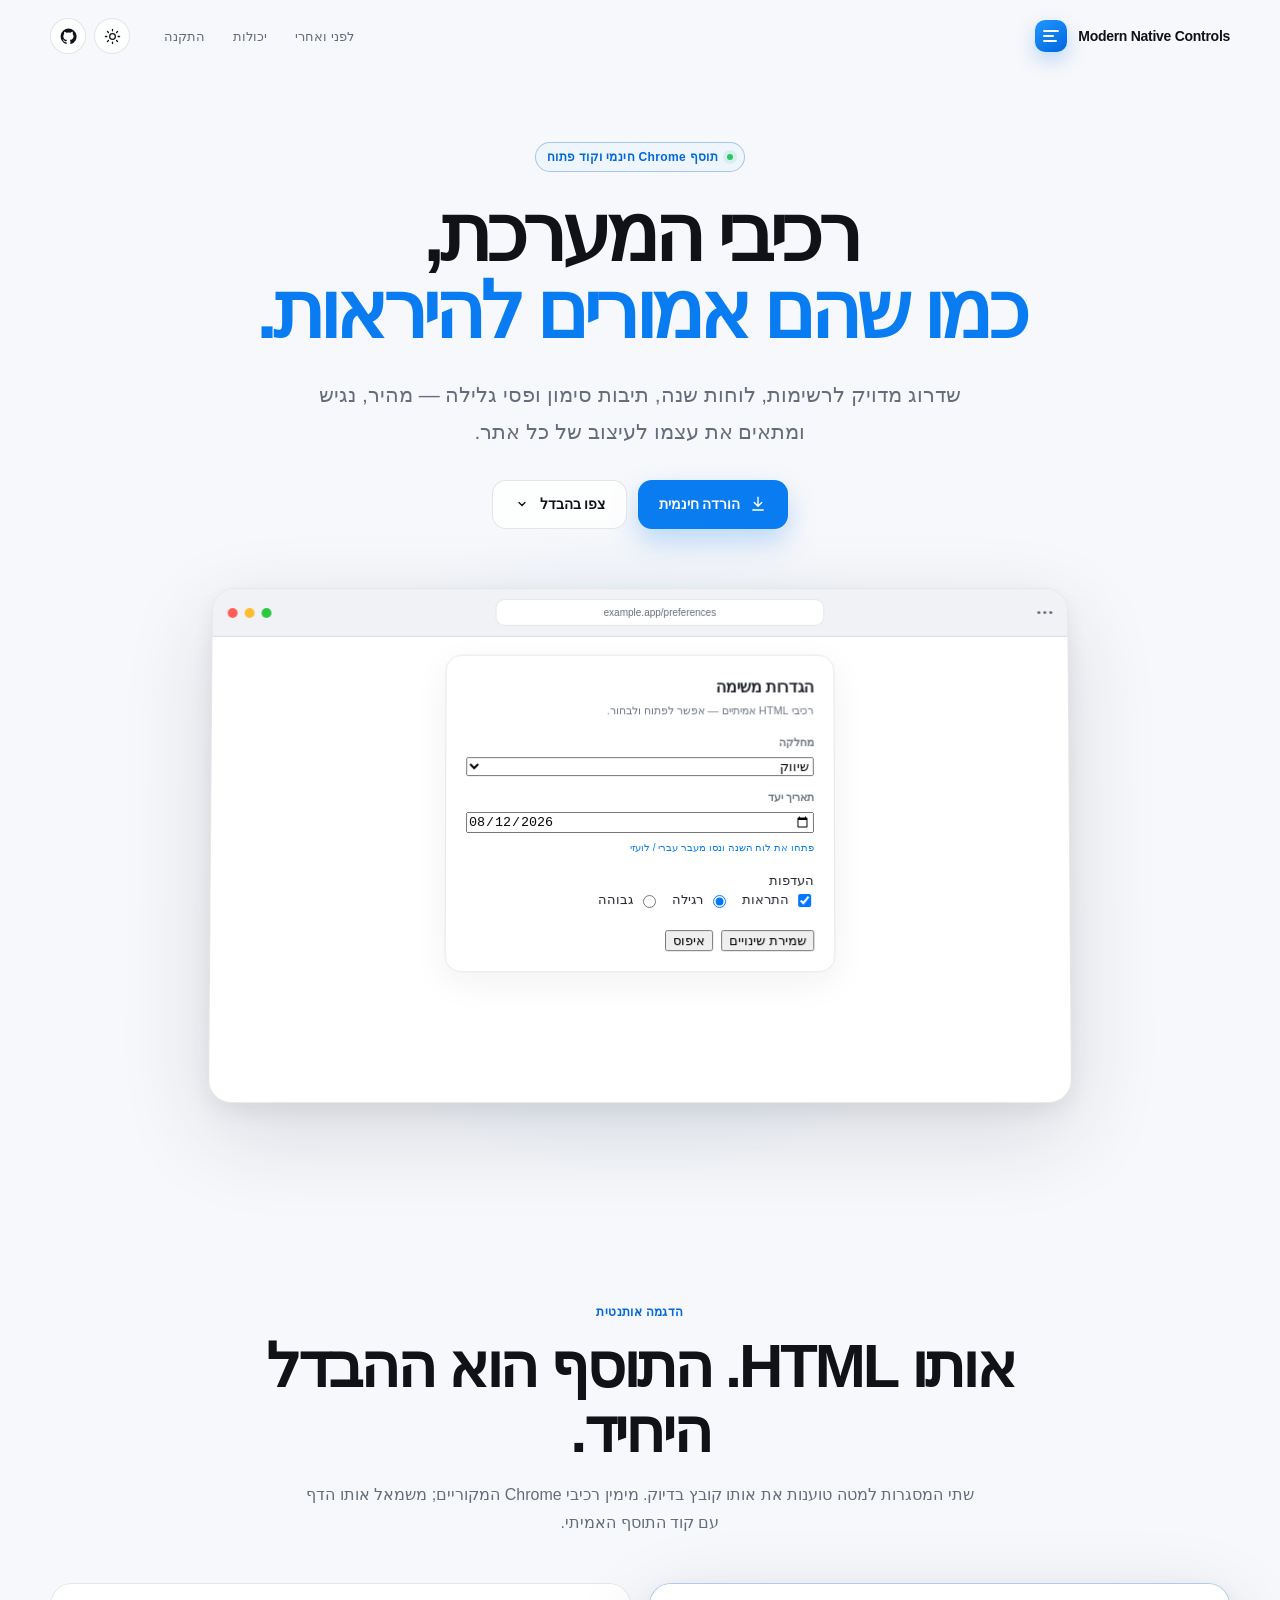
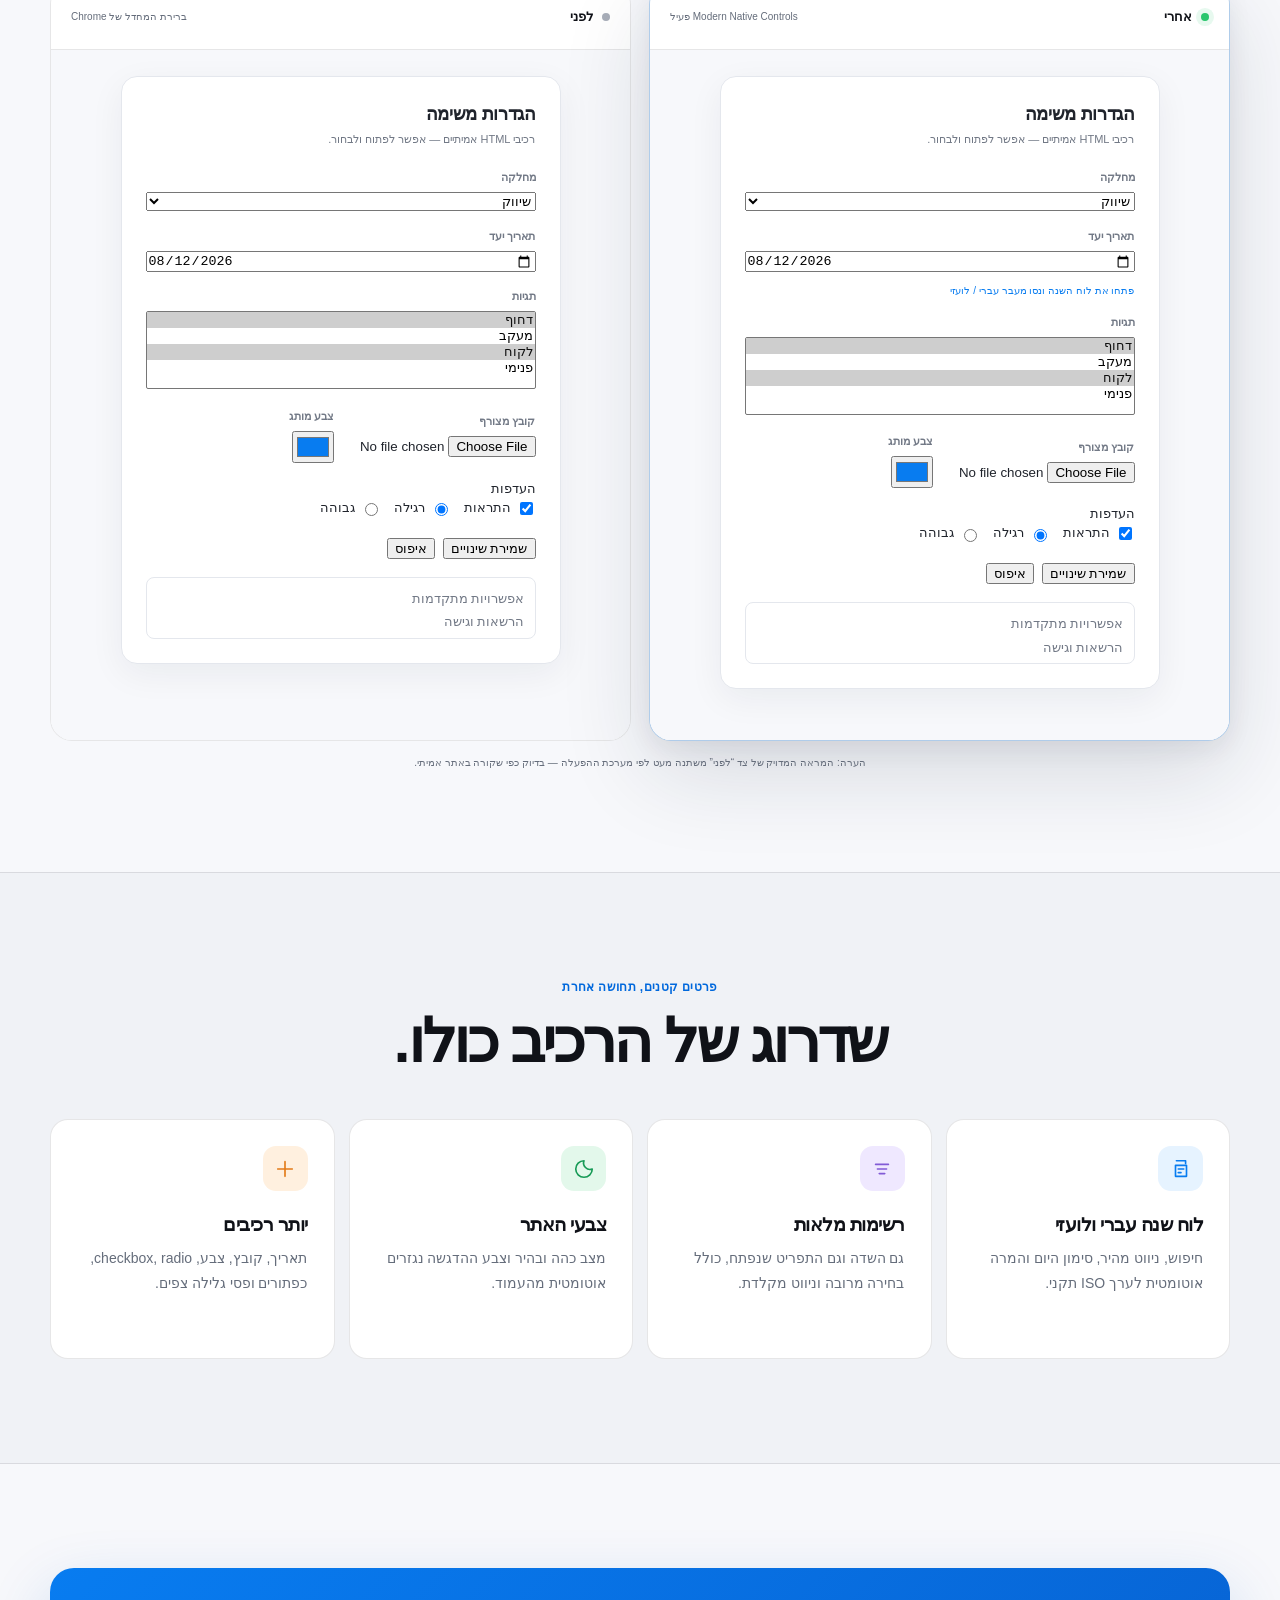
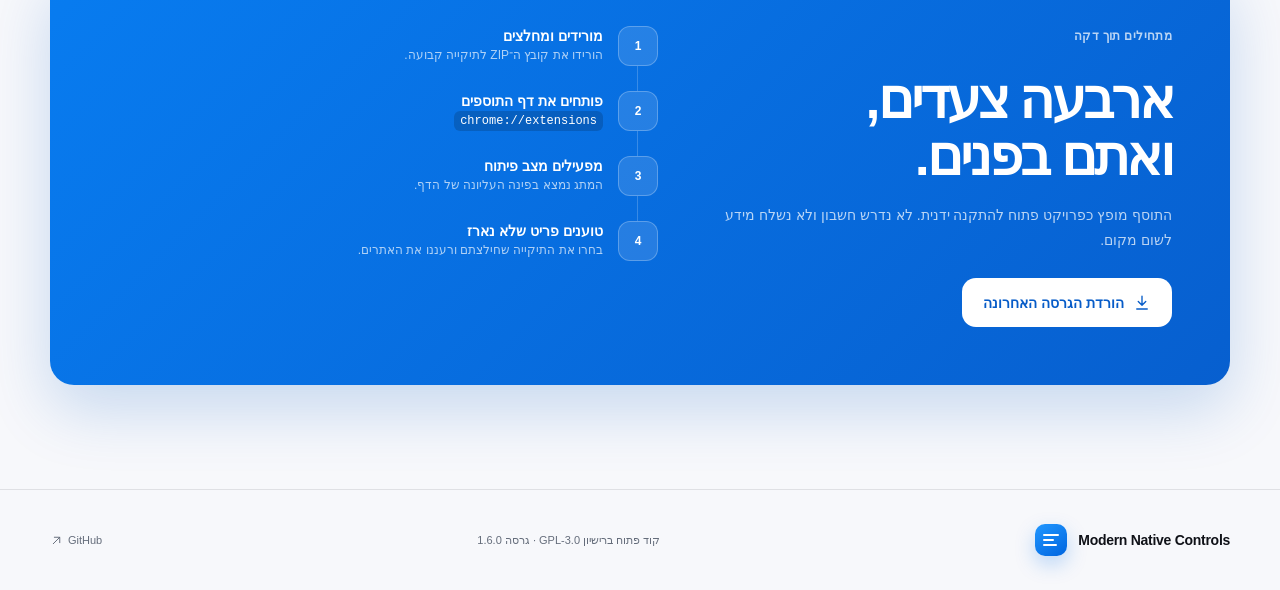
==== commit 9e2074c8: "Release 1.6.0 with minimalist site and overlay controls" ====
--- a/docs/index.html
+++ b/docs/index.html
@@ -48,9 +48,8 @@
           <a class="button primary" href="https://github.com/arieldaniely/modern-native-controls/releases/latest/download/modern-native-controls.zip">
             <svg viewBox="0 0 24 24"><path d="M12 3v12m0 0 5-5m-5 5-5-5M5 20h14"/></svg> הורדה חינמית
           </a>
-          <a class="button ghost" href="#compare">צפו בהבדל <span>↓</span></a>
+          <a class="button ghost" href="#compare">צפו בהבדל <svg viewBox="0 0 24 24" aria-hidden="true"><path d="m8 10 4 4 4-4"/></svg></a>
         </div>
-        <div class="proof"><span><b>0</b> מעקבים</span><span><b>0</b> ספריות</span><span><b>100%</b> מקומי</span></div>
       </div>
 
       <div class="product-stage reveal">
@@ -59,21 +58,10 @@
           <div class="window-bar">
             <div class="traffic"><i></i><i></i><i></i></div>
             <div class="address">example.app/preferences</div>
-            <span class="bar-icon">•••</span>
+            <span class="window-menu" aria-hidden="true"><i></i><i></i><i></i></span>
           </div>
           <iframe class="hero-frame" src="demo-frame.html?enhanced=1&amp;compact=1" title="הדגמה חיה של Modern Native Controls"></iframe>
         </div>
-        <div class="stage-chip chip-one"><span>◐</span><b>צבעי האתר</b><small>מזוהים אוטומטית</small></div>
-        <div class="stage-chip chip-two"><span>↯</span><b>קל ומהיר</b><small>ללא תלות חיצונית</small></div>
-      </div>
-    </section>
-
-    <section class="signal-bar">
-      <div class="shell signals">
-        <span><svg viewBox="0 0 24 24"><path d="m5 12 4 4L19 6"/></svg> עובד בכל אתר</span>
-        <span><svg viewBox="0 0 24 24"><path d="M12 3 5 6v5c0 4.5 2.9 8.4 7 10 4.1-1.6 7-5.5 7-10V6l-7-3Z"/><path d="m9 12 2 2 4-4"/></svg> ללא איסוף מידע</span>
-        <span><svg viewBox="0 0 24 24"><path d="M4 15a8 8 0 1 1 16 0M12 15l5-6"/></svg> טעינה מיידית</span>
-        <span><svg viewBox="0 0 24 24"><path d="M8 3h8M8 21h8M12 3v18"/></svg> עברית ו־RTL</span>
       </div>
     </section>
 
@@ -83,7 +71,6 @@
         <h2>אותו HTML. התוסף הוא ההבדל היחיד.</h2>
         <p>שתי המסגרות למטה טוענות את אותו קובץ בדיוק. מימין רכיבי Chrome המקוריים; משמאל אותו הדף עם קוד התוסף האמיתי.</p>
       </div>
-      <div class="authentic-note reveal"><span>✓</span><p><strong>לא צילום מסך ולא שחזור.</strong> פתחו את הרשימה ואת לוח השנה, סמנו אפשרויות וגללו בתוך האזור.</p></div>
       <div class="compare-grid reveal">
         <article class="compare-card before">
           <header><div><span class="status old"></span><strong>לפני</strong></div><small>ברירת המחדל של Chrome</small></header>
@@ -99,23 +86,19 @@
 
     <section class="feature-section" id="features">
       <div class="shell">
-        <div class="section-head reveal"><span class="kicker">שדרוג עמוק, לא שכבת צבע</span><h2>מה שרואים מבחוץ.<br>ומה שמרגישים כשפותחים.</h2></div>
+        <div class="section-head reveal"><span class="kicker">פרטים קטנים, תחושה אחרת</span><h2>שדרוג של הרכיב כולו.</h2></div>
         <div class="feature-layout">
-          <article class="feature feature-large reveal">
-            <div class="feature-copy"><span class="number">01</span><h3>לוח שנה שבאמת שימושי</h3><p>לועזי ועברי, חיפוש תאריך, מעבר מהיר בין חודשים ושנים, סימון היום והמרה לערך ISO שהטופס מבין.</p></div>
-            <div class="calendar-art" aria-hidden="true"><div class="seg"><b>לועזי</b><span>עברי</span></div><div class="art-head"><i>›</i><strong>אוגוסט 2026</strong><i>‹</i></div><div class="art-grid"><small>א</small><small>ב</small><small>ג</small><small>ד</small><small>ה</small><small>ו</small><small>ש</small><span>2</span><span>3</span><span>4</span><span>5</span><span>6</span><span>7</span><span>8</span><span>9</span><span>10</span><span>11</span><b>12</b><span>13</span><span>14</span><span>15</span></div></div>
-          </article>
-          <article class="feature reveal"><span class="number">02</span><div class="icon blue"><svg viewBox="0 0 24 24"><path d="M5 7h14M7 12h10M9 17h6"/></svg></div><h3>רשימות מודרניות עד הסוף</h3><p>לא רק המסגרת: גם התפריט שנפתח, הבחירה המרובה, סימוני הבחירה והגלילה.</p></article>
-          <article class="feature reveal"><span class="number">03</span><div class="icon violet"><svg viewBox="0 0 24 24"><path d="M12 3a9 9 0 1 0 9 9 7 7 0 0 1-9-9Z"/></svg></div><h3>משתלב בערכת האתר</h3><p>מצב כהה ובהיר, צבע הדגשה, טקסט, משטחים וגבולות נגזרים מהעיצוב הקיים.</p></article>
-          <article class="feature reveal"><span class="number">04</span><div class="icon green"><svg viewBox="0 0 24 24"><path d="M13 2 4 14h7l-1 8 9-12h-7l1-8Z"/></svg></div><h3>מהיר ופרטי</h3><p>ללא רשת, ללא analytics וללא ספריות צד שלישי. הכול מתבצע מקומית בדפדפן.</p></article>
-          <article class="feature reveal"><span class="number">05</span><div class="icon orange"><svg viewBox="0 0 24 24"><path d="M4 6h16v12H4zM8 10h8M8 14h5"/></svg></div><h3>מכבד את האתר</h3><p>מעטפת שכבר עוצבה נשארת בידי האתר; התוסף מטפל רק בתתי־הרכיבים המיושנים.</p></article>
+          <article class="feature reveal"><div class="icon blue"><svg viewBox="0 0 24 24"><path d="M7 3h10v3M6 8h12v12H6zM9 12h6M9 16h3"/></svg></div><h3>לוח שנה עברי ולועזי</h3><p>חיפוש, ניווט מהיר, סימון היום והמרה אוטומטית לערך ISO תקני.</p></article>
+          <article class="feature reveal"><div class="icon violet"><svg viewBox="0 0 24 24"><path d="M5 7h14M7 12h10M9 17h6"/></svg></div><h3>רשימות מלאות</h3><p>גם השדה וגם התפריט שנפתח, כולל בחירה מרובה וניווט מקלדת.</p></article>
+          <article class="feature reveal"><div class="icon green"><svg viewBox="0 0 24 24"><path d="M12 3a9 9 0 1 0 9 9 7 7 0 0 1-9-9Z"/></svg></div><h3>צבעי האתר</h3><p>מצב כהה ובהיר וצבע ההדגשה נגזרים אוטומטית מהעמוד.</p></article>
+          <article class="feature reveal"><div class="icon orange"><svg viewBox="0 0 24 24"><path d="M4 12h16M12 4v16"/></svg></div><h3>יותר רכיבים</h3><p>תאריך, קובץ, צבע, checkbox, radio, כפתורים ופסי גלילה צפים.</p></article>
         </div>
       </div>
     </section>
 
     <section class="install shell" id="install">
       <div class="install-panel reveal">
-        <div class="install-intro"><span class="kicker light">מתחילים תוך דקה</span><h2>ארבעה צעדים,<br>ואתם בפנים.</h2><p>התוסף מופץ כפרויקט פתוח להתקנה ידנית. לא נדרש חשבון ולא נשלח מידע לשום מקום.</p><a class="button white" href="https://github.com/arieldaniely/modern-native-controls/releases/latest/download/modern-native-controls.zip">הורדת הגרסה האחרונה <span>↓</span></a></div>
+        <div class="install-intro"><span class="kicker light">מתחילים תוך דקה</span><h2>ארבעה צעדים,<br>ואתם בפנים.</h2><p>התוסף מופץ כפרויקט פתוח להתקנה ידנית. לא נדרש חשבון ולא נשלח מידע לשום מקום.</p><a class="button white" href="https://github.com/arieldaniely/modern-native-controls/releases/latest/download/modern-native-controls.zip"><svg viewBox="0 0 24 24" aria-hidden="true"><path d="M12 3v12m0 0 5-5m-5 5-5-5M5 20h14"/></svg> הורדת הגרסה האחרונה</a></div>
         <ol>
           <li><b>1</b><div><strong>מורידים ומחלצים</strong><p>הורידו את קובץ ה־ZIP לתיקייה קבועה.</p></div></li>
           <li><b>2</b><div><strong>פותחים את דף התוספים</strong><p><code>chrome://extensions</code></p></div></li>
@@ -125,15 +108,9 @@
       </div>
     </section>
 
-    <section class="final-cta shell reveal">
-      <span class="logo-icon large" aria-hidden="true"><i></i><i></i><i></i></span>
-      <h2>פחות ברירת מחדל.<br>יותר תשומת לב לפרטים.</h2>
-      <p>תוסף קטן שמשנה את התחושה של כל האינטרנט.</p>
-      <div><a class="button primary" href="https://github.com/arieldaniely/modern-native-controls/releases/latest/download/modern-native-controls.zip">הורדה חינמית</a><a class="button ghost" href="https://github.com/arieldaniely/modern-native-controls" target="_blank" rel="noreferrer">צפייה בקוד ↗</a></div>
-    </section>
   </main>
 
-  <footer><div class="shell"><a class="logo" href="#top"><span class="logo-icon"><i></i><i></i><i></i></span><span>Modern Native Controls</span></a><p>קוד פתוח ברישיון GPL‑3.0 · גרסה 1.5.3</p><a href="https://github.com/arieldaniely/modern-native-controls" target="_blank" rel="noreferrer">GitHub ↗</a></div></footer>
+  <footer><div class="shell"><a class="logo" href="#top"><span class="logo-icon"><i></i><i></i><i></i></span><span>Modern Native Controls</span></a><p>קוד פתוח ברישיון GPL‑3.0 · גרסה 1.6.0</p><a class="footer-github" href="https://github.com/arieldaniely/modern-native-controls" target="_blank" rel="noreferrer">GitHub <svg viewBox="0 0 24 24" aria-hidden="true"><path d="M8 6h10v10M18 6 6 18"/></svg></a></div></footer>
   <script src="app.js"></script>
 </body>
 </html>
--- a/docs/styles.css
+++ b/docs/styles.css
@@ -11,3 +11,10 @@
 @media(max-width:900px){.nav nav{display:none}.hero{min-height:auto}.stage-chip{display:none}.signals{grid-template-columns:1fr 1fr}.signals span{min-height:56px;border-bottom:1px solid var(--line)}.compare-grid{grid-template-columns:1fr}.feature-layout{grid-template-columns:1fr}.feature-large{grid-template-columns:1fr;padding:38px}.install-panel{grid-template-columns:1fr;gap:45px;padding:48px}.compare-card iframe{height:560px}}
 @media(max-width:620px){.shell{width:min(100% - 24px,540px)}.nav{min-height:64px}.logo>span:last-child{display:none}.hero{padding-block:118px 74px}.hero h1{font-size:50px}.hero-copy>p{font-size:16px}.hero-actions,.final-cta>div{flex-direction:column}.hero-actions .button,.final-cta .button{width:100%}.proof{gap:12px}.product-stage{margin-top:50px}.window{border-radius:17px}.window-bar{grid-template-columns:60px 1fr 32px;padding:0 10px}.hero-frame{height:430px}.signals span{font-size:10px}.comparison,.feature-section,.install{padding-block:85px}.section-head h2{font-size:38px}.compare-card iframe{height:590px}.feature{min-height:auto;padding:25px}.feature-large{padding:30px 22px}.feature-large h3{font-size:28px}.install-panel{padding:36px 24px;border-radius:23px}.final-cta{padding-block:85px 100px}footer>.shell{padding-block:25px;flex-direction:column;justify-content:center}.demo-caption{padding-inline:12px}}
 @media(prefers-reduced-motion:reduce){html{scroll-behavior:auto}*,*:before,*:after{animation-duration:.01ms!important;animation-iteration-count:1!important;transition-duration:.01ms!important}.reveal{opacity:1;transform:none}}
+
+/* Minimal marketing layout */
+.hero{min-height:auto;padding-block:142px 96px}.hero h1{font-size:clamp(48px,6.4vw,78px);line-height:.99}.product-stage{max-width:860px;margin-top:58px}.window-menu{justify-self:end;display:flex;gap:3px}.window-menu i{width:3px;height:3px;border-radius:50%;background:var(--muted)}
+.comparison,.feature-section,.install{padding-block:104px}.compare-card iframe{height:690px}.feature-layout{grid-template-columns:repeat(4,1fr);gap:14px}.feature{min-height:240px;padding:26px;border-radius:18px}.feature h3{font-size:19px}.install-panel{gap:64px;padding:58px;border-radius:24px;background:linear-gradient(135deg,#087cf0,#075fcf);box-shadow:0 24px 64px rgba(0,88,194,.2)}
+.footer-github{display:inline-flex;align-items:center;gap:5px}.footer-github svg{width:13px;height:13px}
+@media(max-width:900px){.feature-layout{grid-template-columns:repeat(2,1fr)}.compare-card iframe{height:670px}}
+@media(max-width:620px){.hero{padding-block:112px 72px}.hero h1{font-size:46px}.hero-actions{flex-direction:column}.hero-actions .button{width:100%}.product-stage{margin-top:44px}.comparison,.feature-section,.install{padding-block:78px}.section-head h2{font-size:36px}.compare-card iframe{height:690px}.feature-layout{grid-template-columns:1fr}.feature{min-height:auto;padding:25px}.install-panel{padding:34px 22px;border-radius:20px}}
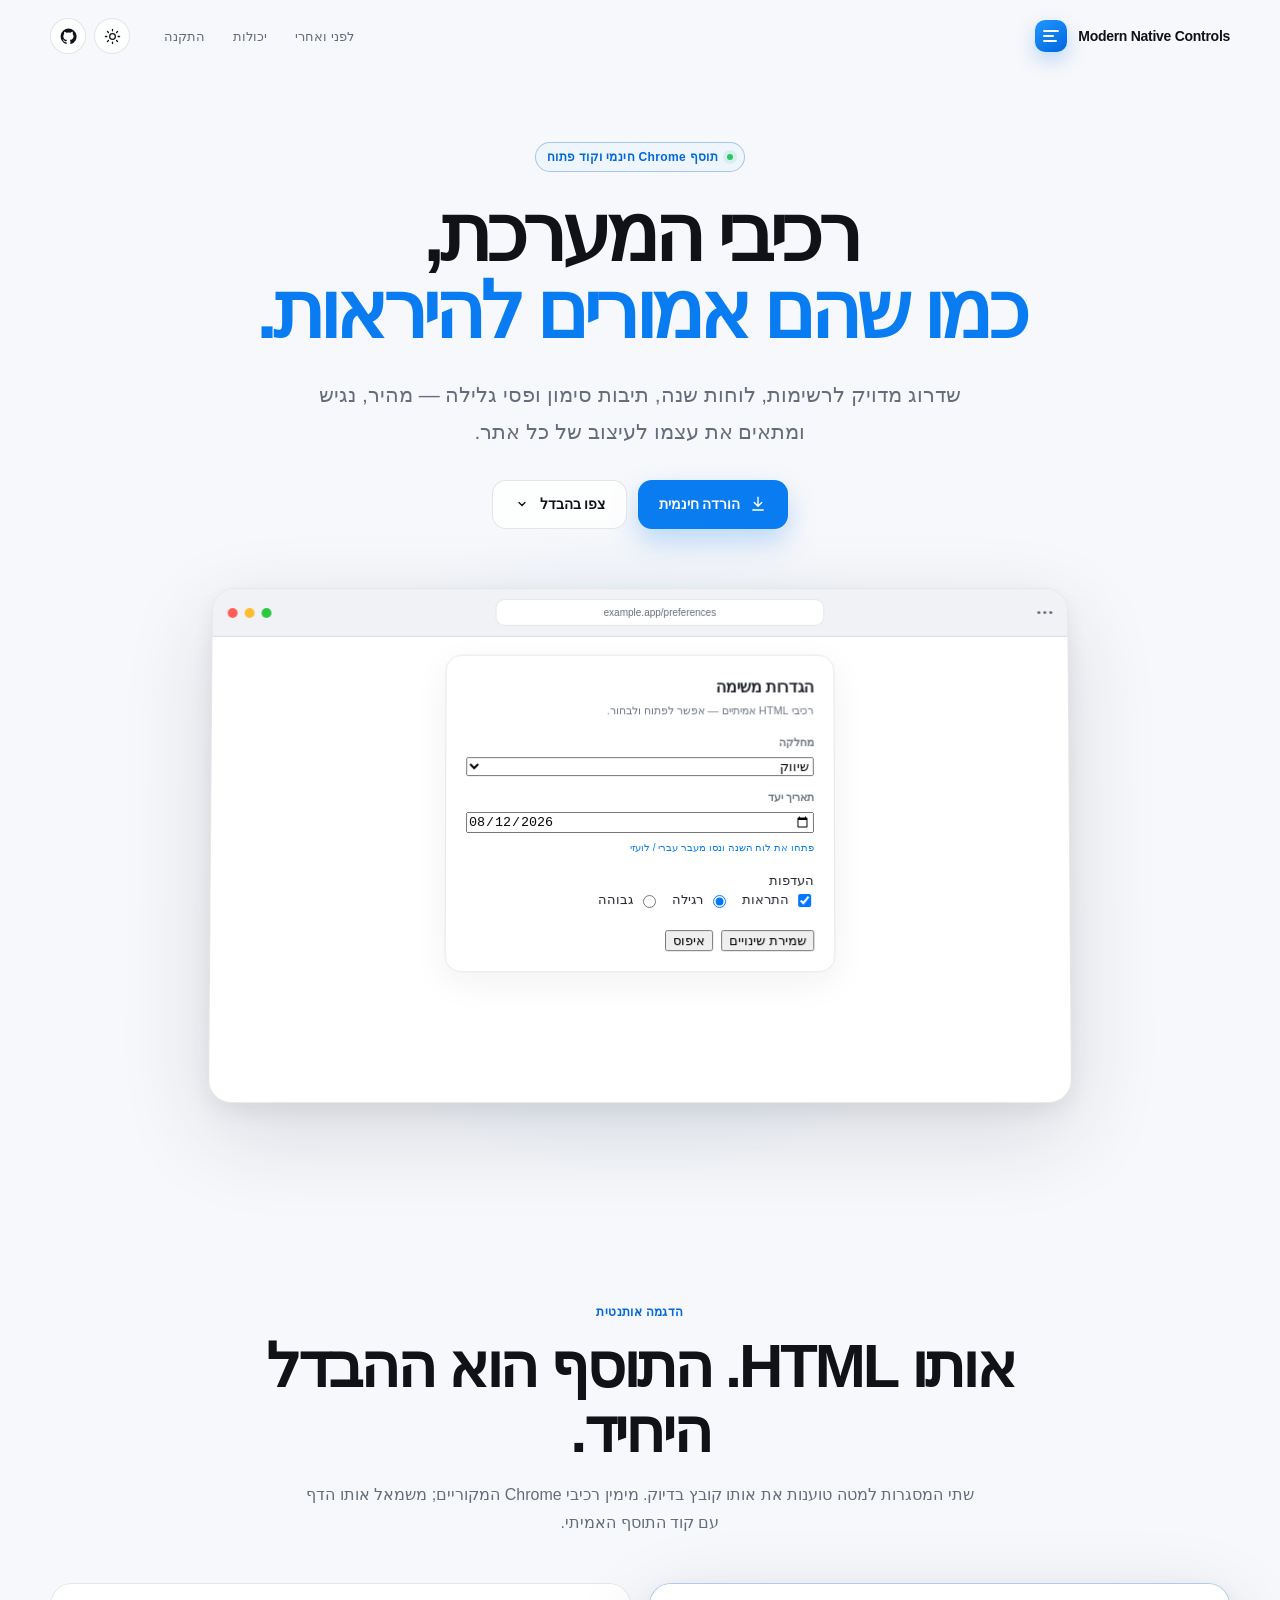
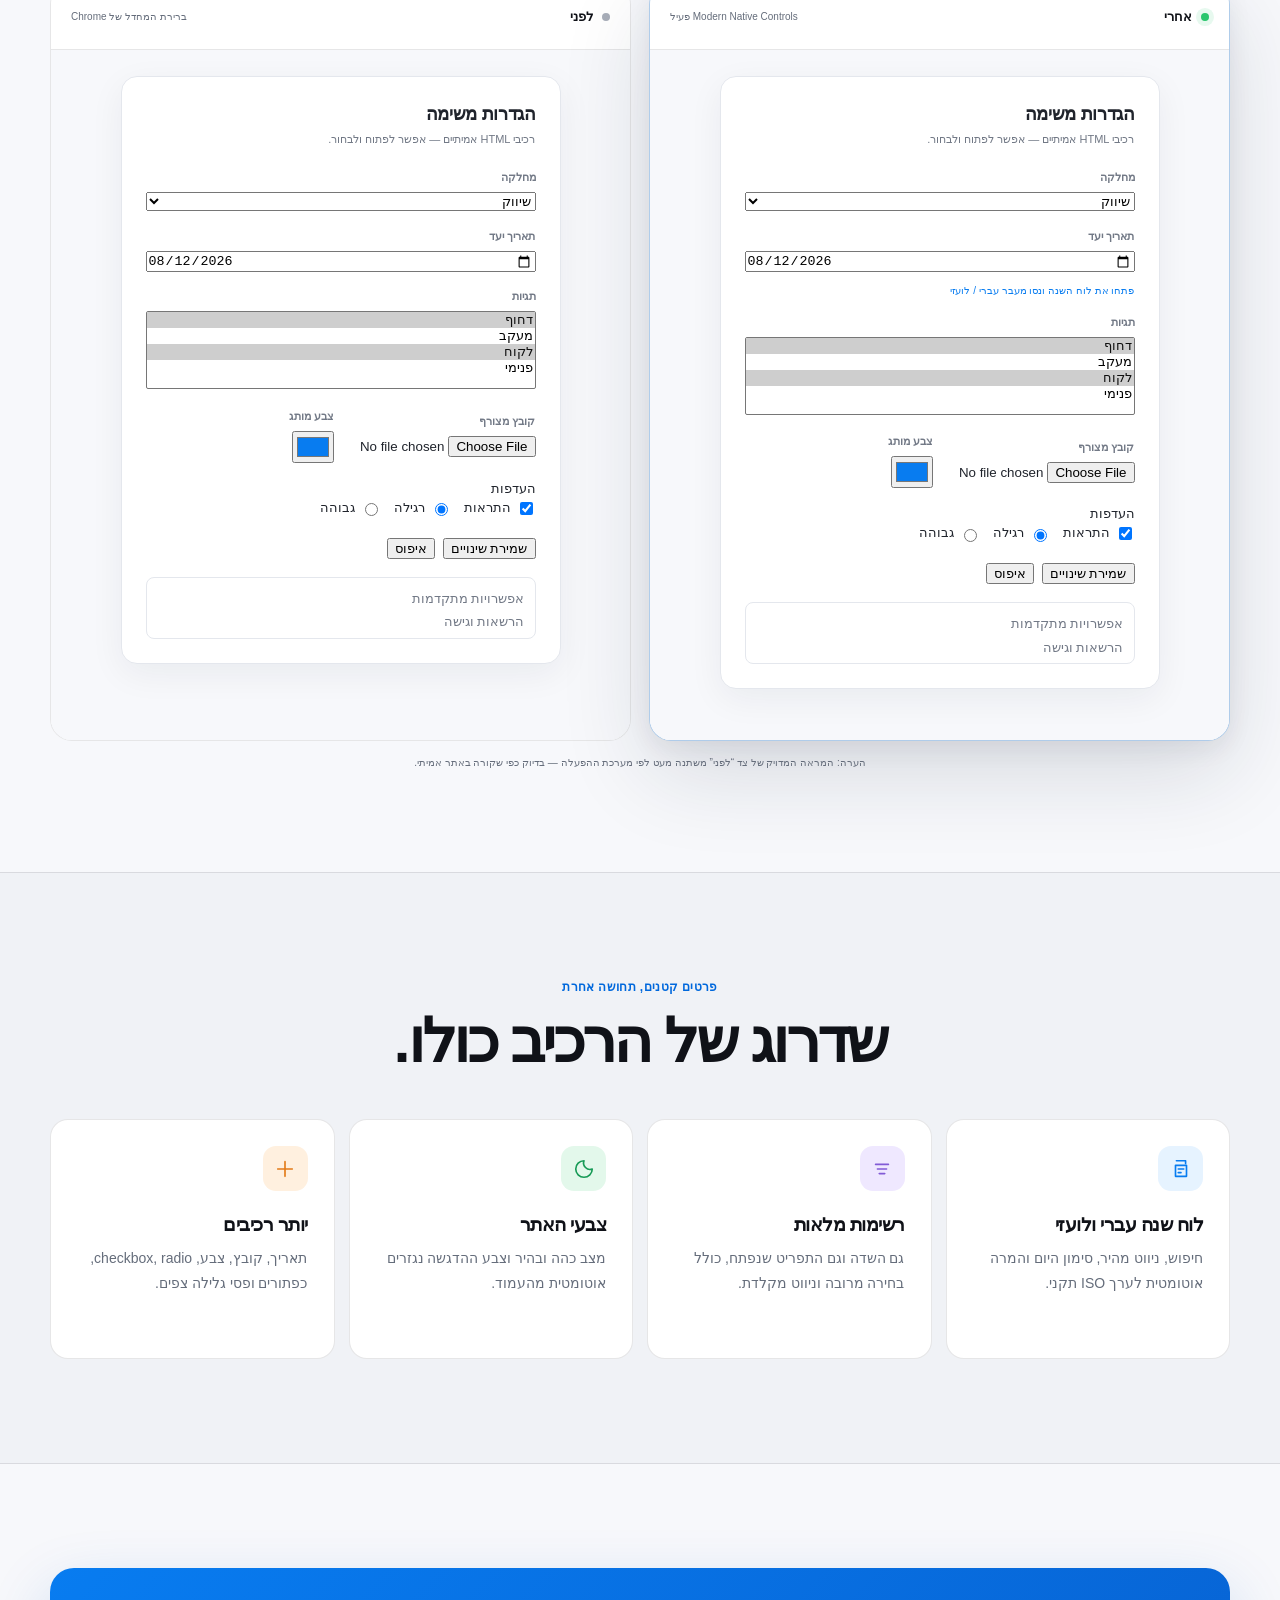
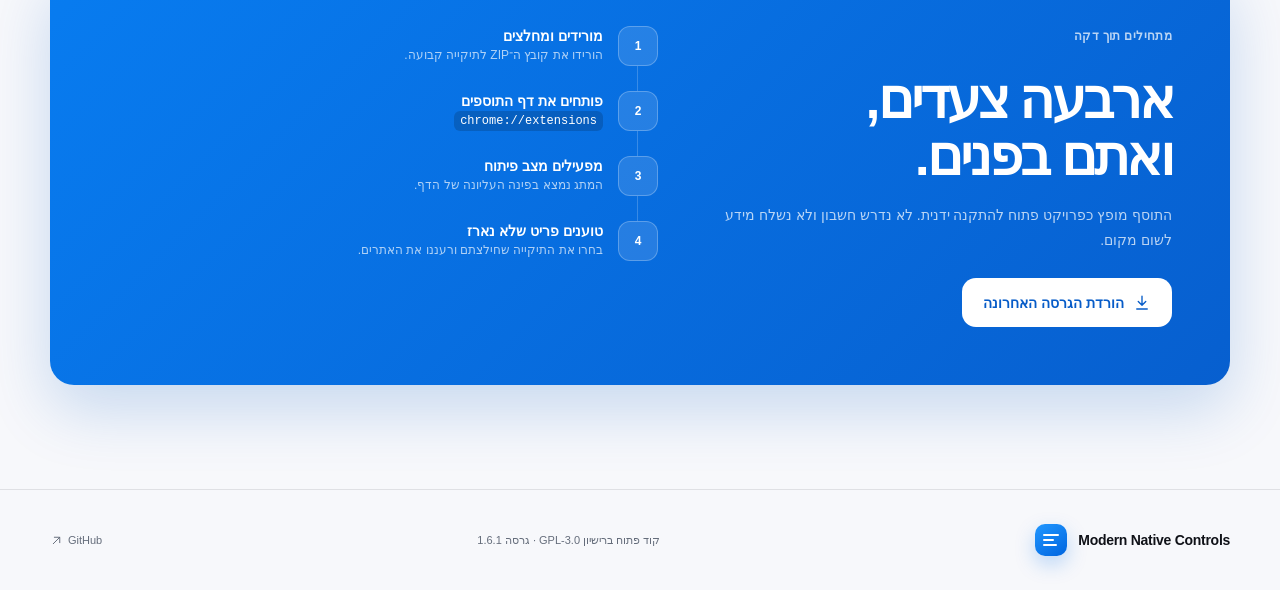
==== commit 8bf782e5: "Preserve site-authored control styles" ====
--- a/docs/index.html
+++ b/docs/index.html
@@ -110,7 +110,7 @@
 
   </main>
 
-  <footer><div class="shell"><a class="logo" href="#top"><span class="logo-icon"><i></i><i></i><i></i></span><span>Modern Native Controls</span></a><p>קוד פתוח ברישיון GPL‑3.0 · גרסה 1.6.0</p><a class="footer-github" href="https://github.com/arieldaniely/modern-native-controls" target="_blank" rel="noreferrer">GitHub <svg viewBox="0 0 24 24" aria-hidden="true"><path d="M8 6h10v10M18 6 6 18"/></svg></a></div></footer>
+  <footer><div class="shell"><a class="logo" href="#top"><span class="logo-icon"><i></i><i></i><i></i></span><span>Modern Native Controls</span></a><p>קוד פתוח ברישיון GPL‑3.0 · גרסה 1.6.1</p><a class="footer-github" href="https://github.com/arieldaniely/modern-native-controls" target="_blank" rel="noreferrer">GitHub <svg viewBox="0 0 24 24" aria-hidden="true"><path d="M8 6h10v10M18 6 6 18"/></svg></a></div></footer>
   <script src="app.js"></script>
 </body>
 </html>
